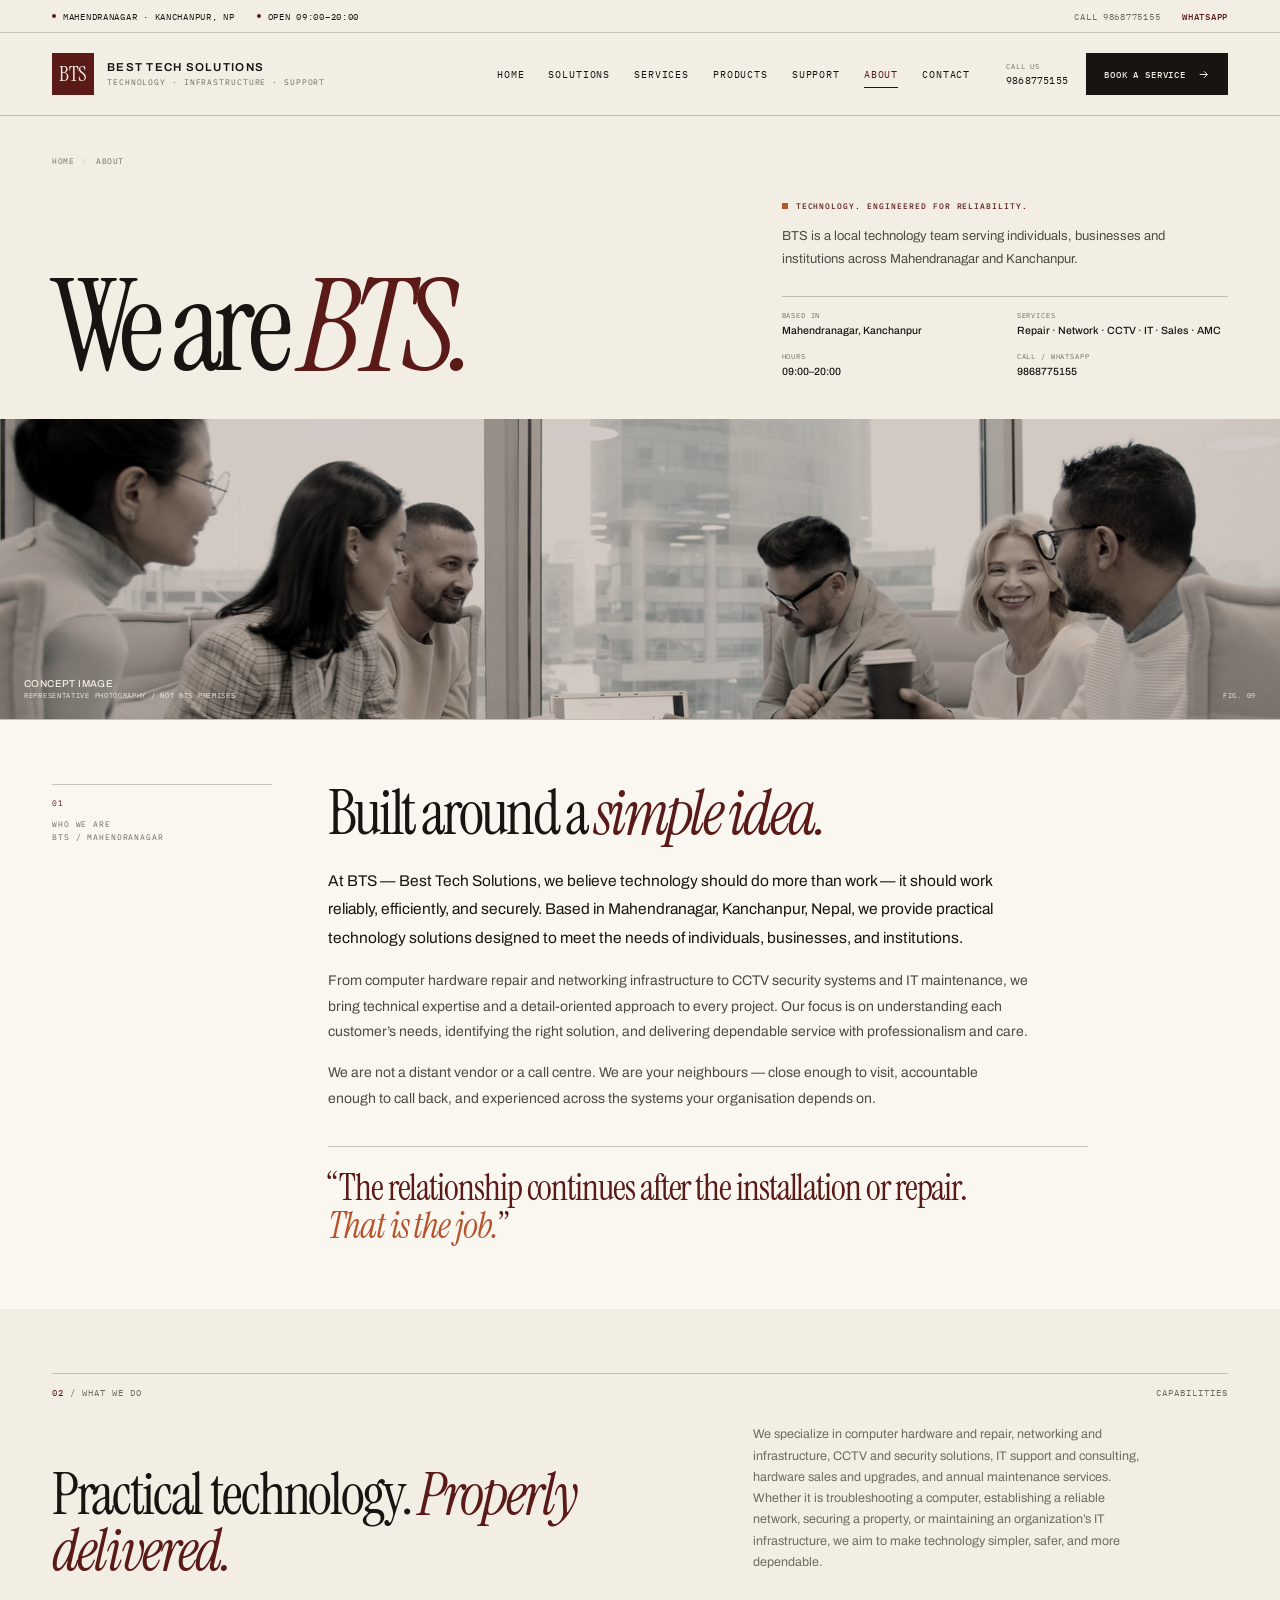
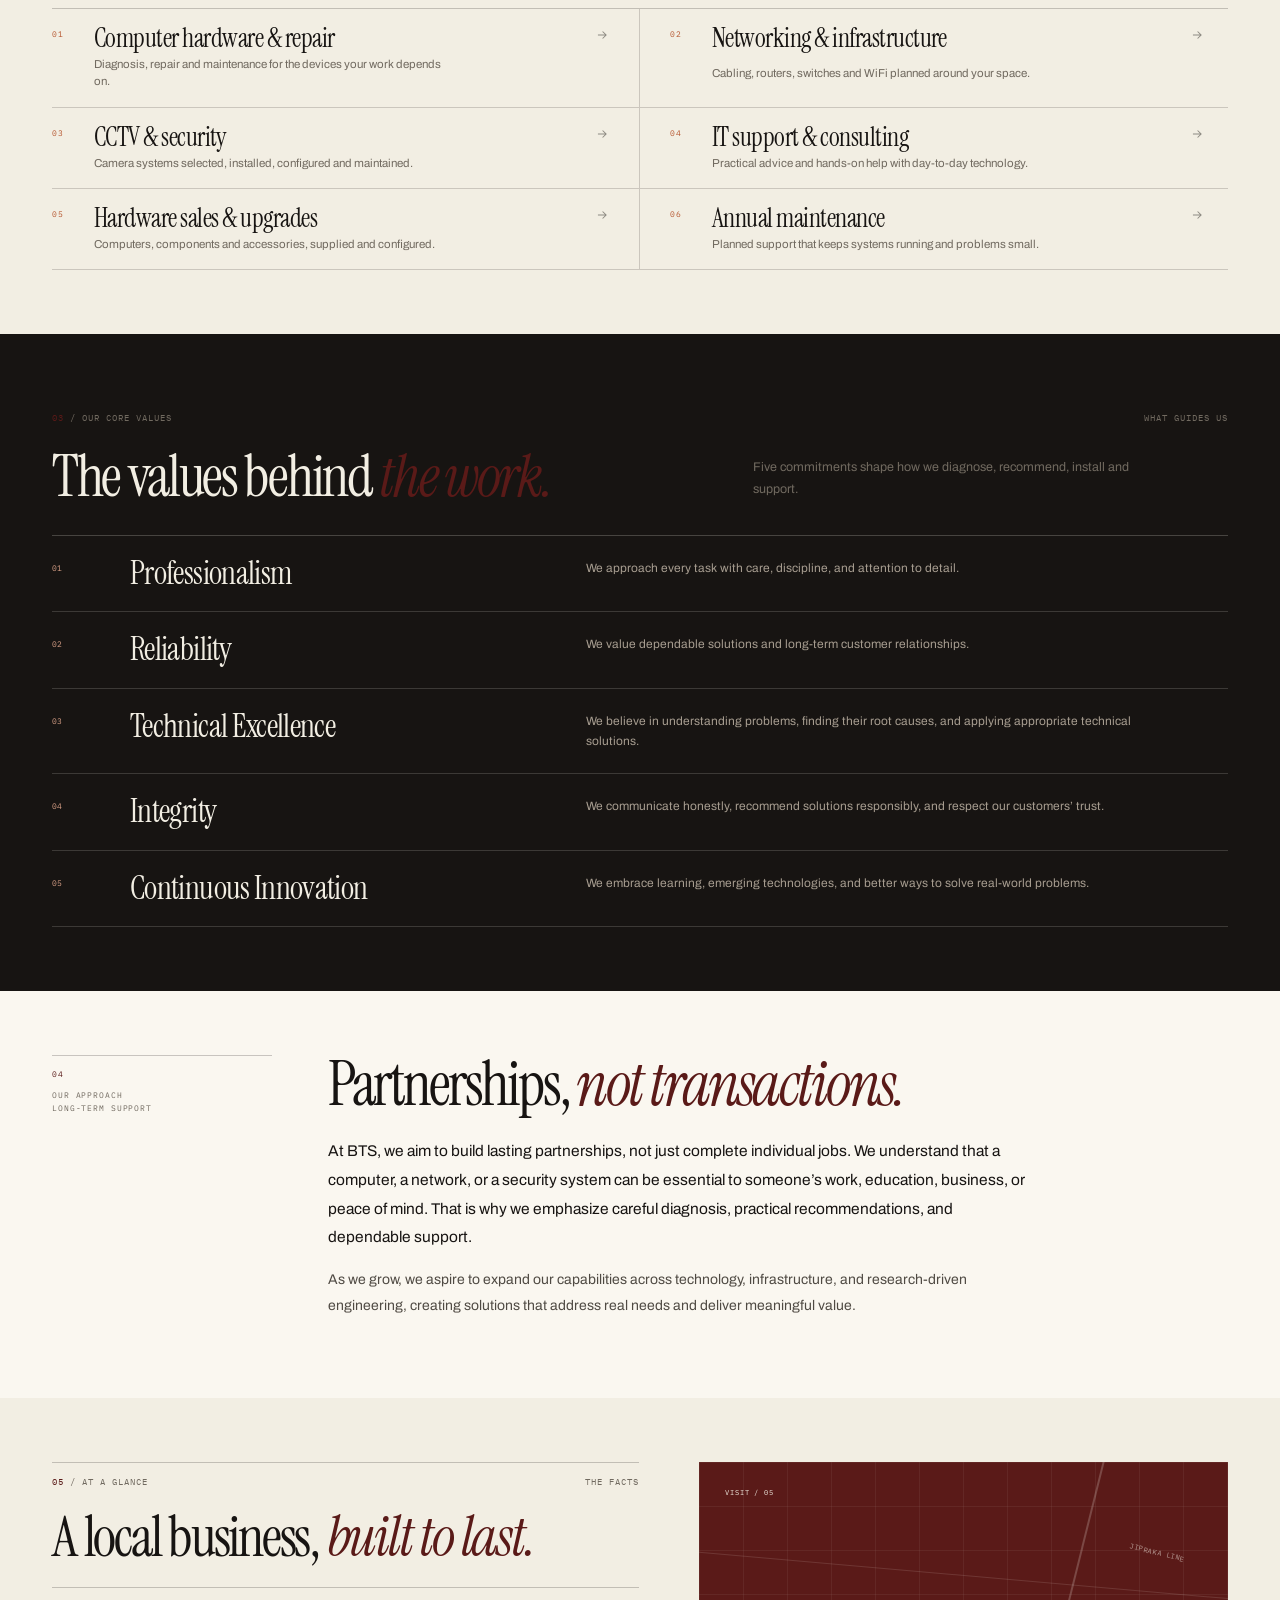
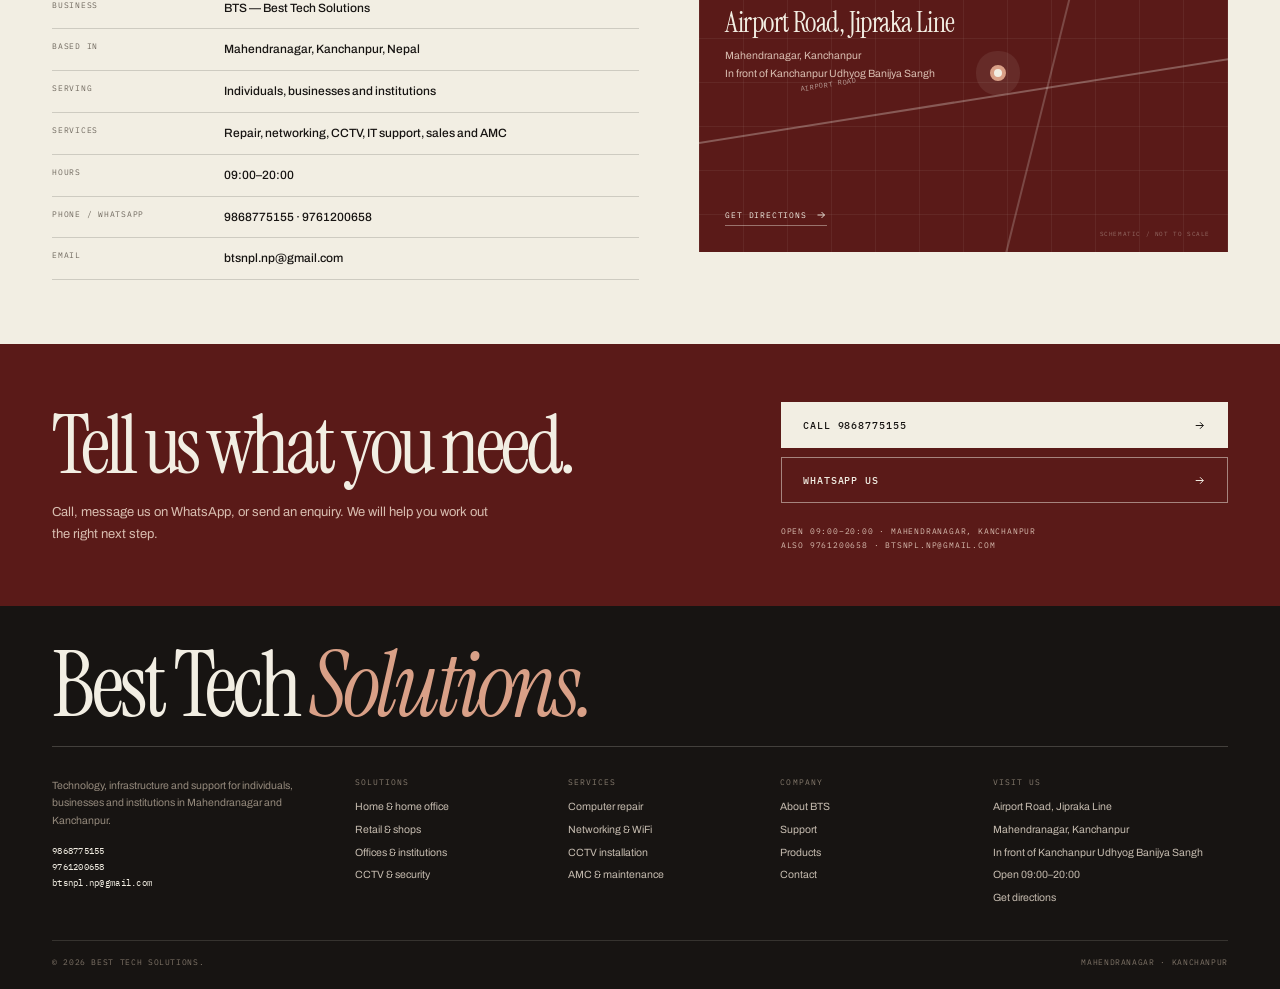
==== about.html @ 737e8fcb "Publish BTS public website client preview" ====
<!doctype html>
<html lang="en">
<head>
<meta charset="utf-8">
<meta name="viewport" content="width=device-width, initial-scale=1">
<title>About BTS — Best Tech Solutions, Mahendranagar</title>
<meta name="description" content="BTS — Best Tech Solutions is a Mahendranagar-based technology company providing computer repair, networking, CCTV, IT support and annual maintenance with professionalism and care.">
<meta name="theme-color" content="#F2EEE3">
<meta name="robots" content="noindex, nofollow">
<meta property="og:type" content="website">
<meta property="og:title" content="About BTS — Best Tech Solutions, Mahendranagar">
<meta property="og:description" content="BTS — Best Tech Solutions is a Mahendranagar-based technology company providing computer repair, networking, CCTV, IT support and annual maintenance with professionalism and care.">
<link rel="icon" href="favicon.svg" type="image/svg+xml">
<link rel="preconnect" href="https://fonts.googleapis.com">
<link rel="preconnect" href="https://fonts.gstatic.com" crossorigin>
<link rel="stylesheet" href="styles.css">
<link rel="stylesheet" href="pages.css">
</head>
<body class="page-about">
<a class="skip-link" href="#main">Skip to content</a>
<div class="utility">
  <div class="wrap utility-inner">
    <div class="utility-left">
      <span class="utility-item"><i></i> Mahendranagar · Kanchanpur, NP</span>
      <span class="utility-item"><i></i> Open 09:00–20:00</span>
    </div>
    <div class="utility-right">
      <a href="tel:9868775155">Call 9868775155</a>
      <a class="wa" href="https://wa.me/9779868775155" target="_blank" rel="noopener">WhatsApp</a>
    </div>
  </div>
</div>

<header class="header">
  <div class="wrap header-inner">
    <a class="brand" href="index.html" aria-label="Best Tech Solutions — home">
      <span class="brand-mark">BTS</span>
      <span class="brand-text">
        <strong>BEST TECH SOLUTIONS</strong>
        <small>Technology · Infrastructure · Support</small>
      </span>
    </a>
    <nav class="nav" aria-label="Main navigation">
      <a href="index.html">Home</a>
      <a href="solutions.html">Solutions</a>
      <a href="services.html">Services</a>
      <a href="products.html">Products</a>
      <a href="support.html">Support</a>
      <a class="active" href="about.html" aria-current="page">About</a>
      <a href="contact.html">Contact</a>
    </nav>
    <div class="header-actions">
      <a class="header-phone" href="tel:9868775155"><span>Call us</span>9868775155</a>
      <a class="btn btn-dark btn-small" href="contact.html">Book a service <svg viewBox="0 0 24 24" fill="none" stroke="currentColor" stroke-width="1.8"><path d="M5 12h14M13 6l6 6-6 6"/></svg></a>
      <button class="menu-button" type="button" id="menuButton" aria-expanded="false" aria-controls="mobileNav">Menu</button>
    </div>
  </div>
</header>

<nav class="mobile-nav" id="mobileNav" aria-label="Mobile navigation">
      <a href="index.html">Home</a>
      <a href="solutions.html">Solutions</a>
      <a href="services.html">Services</a>
      <a href="products.html">Products</a>
      <a href="support.html">Support</a>
      <a class="active" href="about.html" aria-current="page">About</a>
      <a href="contact.html">Contact</a>
  <a class="mobile-call" href="tel:9868775155">Call 9868775155</a>
  <a class="mobile-wa" href="https://wa.me/9779868775155" target="_blank" rel="noopener">WhatsApp</a>
</nav>

<main id="main">
<section class="about-hero">
  <div class="wrap">
    <div class="breadcrumb"><a href="index.html">Home</a> <b>/</b> About</div>
    <div class="about-hero-grid">
      <h1>We are <em>BTS.</em></h1>
      <div class="about-hero-side">
        <p class="about-tagline">Technology. Engineered for Reliability.</p>
        <p>BTS is a local technology team serving individuals, businesses and institutions across Mahendranagar and Kanchanpur.</p>
        <div class="about-hero-facts">
          <div><span>Based in</span><strong>Mahendranagar, Kanchanpur</strong></div>
          <div><span>Services</span><strong>Repair · Network · CCTV · IT · Sales · AMC</strong></div>
          <div><span>Hours</span><strong>09:00–20:00</strong></div>
          <div><span>Call / WhatsApp</span><strong>9868775155</strong></div>
        </div>
      </div>
    </div>
  </div>
  <div class="about-image-band">
    <img src="assets/modern/office-team.jpg" alt="Technology team working together in a bright office" width="1800" height="1013" loading="lazy">
    <div class="band-caption"><div><strong>Concept image</strong>Representative photography / not BTS premises</div><span>Fig. 09</span></div>
  </div>
</section>

<section class="section section-paper">
  <div class="wrap story-grid">
    <div class="story-label"><span class="index">01</span>Who we are<br>BTS / Mahendranagar</div>
    <div class="story-copy">
      <h2>Built around a <em>simple idea.</em></h2>
      <p>At BTS — Best Tech Solutions, we believe technology should do more than work — it should work reliably, efficiently, and securely. Based in Mahendranagar, Kanchanpur, Nepal, we provide practical technology solutions designed to meet the needs of individuals, businesses, and institutions.</p>
      <p>From computer hardware repair and networking infrastructure to CCTV security systems and IT maintenance, we bring technical expertise and a detail-oriented approach to every project. Our focus is on understanding each customer’s needs, identifying the right solution, and delivering dependable service with professionalism and care.</p>
      <p>We are not a distant vendor or a call centre. We are your neighbours — close enough to visit, accountable enough to call back, and experienced across the systems your organisation depends on.</p>
      <blockquote class="pull-quote">“The relationship continues after the installation or repair.<br><em>That is the job.</em>”</blockquote>
    </div>
  </div>
</section>

<section class="section">
  <div class="wrap">
    <div class="section-meta"><span><span class="index">02</span> / What we do</span><span>Capabilities</span></div>
    <div class="section-intro">
      <h2>Practical technology. <em>Properly delivered.</em></h2>
      <p>We specialize in computer hardware and repair, networking and infrastructure, CCTV and security solutions, IT support and consulting, hardware sales and upgrades, and annual maintenance services. Whether it is troubleshooting a computer, establishing a reliable network, securing a property, or maintaining an organization’s IT infrastructure, we aim to make technology simpler, safer, and more dependable.</p>
    </div>
    <div class="cap-list">
      <a class="cap-row" href="services.html#repair">
        <span class="cap-num">01</span>
        <h3>Computer hardware &amp; repair</h3>
        <p>Diagnosis, repair and maintenance for the devices your work depends on.</p>
        <svg class="cap-arrow" viewBox="0 0 24 24" fill="none" stroke="currentColor" stroke-width="1.8"><path d="M5 12h14M13 6l6 6-6 6"/></svg>
      </a>
      <a class="cap-row" href="services.html#networking">
        <span class="cap-num">02</span>
        <h3>Networking &amp; infrastructure</h3>
        <p>Cabling, routers, switches and WiFi planned around your space.</p>
        <svg class="cap-arrow" viewBox="0 0 24 24" fill="none" stroke="currentColor" stroke-width="1.8"><path d="M5 12h14M13 6l6 6-6 6"/></svg>
      </a>
      <a class="cap-row" href="services.html#cctv">
        <span class="cap-num">03</span>
        <h3>CCTV &amp; security</h3>
        <p>Camera systems selected, installed, configured and maintained.</p>
        <svg class="cap-arrow" viewBox="0 0 24 24" fill="none" stroke="currentColor" stroke-width="1.8"><path d="M5 12h14M13 6l6 6-6 6"/></svg>
      </a>
      <a class="cap-row" href="services.html#support">
        <span class="cap-num">04</span>
        <h3>IT support &amp; consulting</h3>
        <p>Practical advice and hands-on help with day-to-day technology.</p>
        <svg class="cap-arrow" viewBox="0 0 24 24" fill="none" stroke="currentColor" stroke-width="1.8"><path d="M5 12h14M13 6l6 6-6 6"/></svg>
      </a>
      <a class="cap-row" href="services.html#sales">
        <span class="cap-num">05</span>
        <h3>Hardware sales &amp; upgrades</h3>
        <p>Computers, components and accessories, supplied and configured.</p>
        <svg class="cap-arrow" viewBox="0 0 24 24" fill="none" stroke="currentColor" stroke-width="1.8"><path d="M5 12h14M13 6l6 6-6 6"/></svg>
      </a>
      <a class="cap-row" href="services.html#amc">
        <span class="cap-num">06</span>
        <h3>Annual maintenance</h3>
        <p>Planned support that keeps systems running and problems small.</p>
        <svg class="cap-arrow" viewBox="0 0 24 24" fill="none" stroke="currentColor" stroke-width="1.8"><path d="M5 12h14M13 6l6 6-6 6"/></svg>
      </a>
    </div>
  </div>
</section>

<section class="section values-dark">
  <div class="wrap">
    <div class="section-meta"><span><span class="index">03</span> / Our core values</span><span>What guides us</span></div>
    <div class="section-intro">
      <h2>The values behind <em>the work.</em></h2>
      <p>Five commitments shape how we diagnose, recommend, install and support.</p>
    </div>
    <div class="values-list">
      <div class="value-row"><span class="num">01</span><h3>Professionalism</h3><p>We approach every task with care, discipline, and attention to detail.</p></div>
      <div class="value-row"><span class="num">02</span><h3>Reliability</h3><p>We value dependable solutions and long-term customer relationships.</p></div>
      <div class="value-row"><span class="num">03</span><h3>Technical Excellence</h3><p>We believe in understanding problems, finding their root causes, and applying appropriate technical solutions.</p></div>
      <div class="value-row"><span class="num">04</span><h3>Integrity</h3><p>We communicate honestly, recommend solutions responsibly, and respect our customers’ trust.</p></div>
      <div class="value-row"><span class="num">05</span><h3>Continuous Innovation</h3><p>We embrace learning, emerging technologies, and better ways to solve real-world problems.</p></div>
    </div>
  </div>
</section>

<section class="section section-paper">
  <div class="wrap story-grid">
    <div class="story-label"><span class="index">04</span>Our approach<br>Long-term support</div>
    <div class="story-copy">
      <h2>Partnerships, <em>not transactions.</em></h2>
      <p>At BTS, we aim to build lasting partnerships, not just complete individual jobs. We understand that a computer, a network, or a security system can be essential to someone’s work, education, business, or peace of mind. That is why we emphasize careful diagnosis, practical recommendations, and dependable support.</p>
      <p>As we grow, we aspire to expand our capabilities across technology, infrastructure, and research-driven engineering, creating solutions that address real needs and deliver meaningful value.</p>
    </div>
  </div>
</section>

<section class="section">
  <div class="wrap glance-grid">
    <div>
      <div class="section-meta"><span><span class="index">05</span> / At a glance</span><span>The facts</span></div>
      <h2 style="margin-top:24px">A local business, <em>built to last.</em></h2>
      <div class="glance-table">
        <div class="glance-row"><span>Business</span><strong>BTS — Best Tech Solutions</strong></div>
        <div class="glance-row"><span>Based in</span><strong>Mahendranagar, Kanchanpur, Nepal</strong></div>
        <div class="glance-row"><span>Serving</span><strong>Individuals, businesses and institutions</strong></div>
        <div class="glance-row"><span>Services</span><strong>Repair, networking, CCTV, IT support, sales and AMC</strong></div>
        <div class="glance-row"><span>Hours</span><strong>09:00–20:00</strong></div>
        <div class="glance-row"><span>Phone / WhatsApp</span><strong>9868775155 · 9761200658</strong></div>
        <div class="glance-row"><span>Email</span><strong>btsnpl.np@gmail.com</strong></div>
      </div>
    </div>
    <div class="map-block">
      <div class="map-grid"></div>
      <span class="road road-main"></span>
      <span class="road road-cross"></span>
      <span class="road road-minor"></span>
      <span class="street street-airport">Airport Road</span>
      <span class="street street-jipraka">Jipraka Line</span>
      <span class="map-pin"></span>
      <div class="map-copy">
        <span>Visit / 05</span>
        <div class="map-address">Airport Road, Jipraka Line<small>Mahendranagar, Kanchanpur<br>In front of Kanchanpur Udhyog Banijya Sangh</small></div>
        <a class="map-link" href="https://www.google.com/maps/search/?api=1&amp;query=Airport+Road%2C+Jipraka+Line%2C+Mahendranagar%2C+Kanchanpur%2C+Nepal" target="_blank" rel="noopener">Get directions <svg viewBox="0 0 24 24" fill="none" stroke="currentColor" stroke-width="1.8"><path d="M5 12h14M13 6l6 6-6 6"/></svg></a>
      </div>
      <span class="map-attribution">Schematic / not to scale</span>
    </div>
  </div>
</section>

<section class="cta about-cta">
  <div class="wrap cta-grid">
    <div>
      <h2>Tell us what you need.</h2>
      <p>Call, message us on WhatsApp, or send an enquiry. We will help you work out the right next step.</p>
    </div>
    <div>
      <div class="cta-actions">
        <a class="btn btn-bone" href="tel:9868775155">Call 9868775155 <svg viewBox="0 0 24 24" fill="none" stroke="currentColor" stroke-width="1.8"><path d="M5 12h14M13 6l6 6-6 6"/></svg></a>
        <a class="btn btn-light-outline" href="https://wa.me/9779868775155" target="_blank" rel="noopener">WhatsApp us <svg viewBox="0 0 24 24" fill="none" stroke="currentColor" stroke-width="1.8"><path d="M5 12h14M13 6l6 6-6 6"/></svg></a>
      </div>
      <div class="cta-meta">Open 09:00–20:00 · Mahendranagar, Kanchanpur<br>Also 9761200658 · btsnpl.np@gmail.com</div>
    </div>
  </div>
</section>
</main>

<footer class="footer">
  <div class="wrap">
    <div class="footer-wordmark">Best Tech <em>Solutions.</em></div>
    <div class="footer-grid">
      <div class="footer-brand">
        <p>Technology, infrastructure and support for individuals, businesses and institutions in Mahendranagar and Kanchanpur.</p>
        <div class="footer-contact">
          <a href="tel:9868775155">9868775155</a>
          <a href="tel:9761200658">9761200658</a>
          <a href="mailto:btsnpl.np@gmail.com">btsnpl.np@gmail.com</a>
        </div>
      </div>
      <div>
        <h4>Solutions</h4>
        <ul>
          <li><a href="solutions.html#home">Home &amp; home office</a></li>
          <li><a href="solutions.html#retail">Retail &amp; shops</a></li>
          <li><a href="solutions.html#offices">Offices &amp; institutions</a></li>
          <li><a href="solutions.html#cctv">CCTV &amp; security</a></li>
        </ul>
      </div>
      <div>
        <h4>Services</h4>
        <ul>
          <li><a href="services.html#repair">Computer repair</a></li>
          <li><a href="services.html#networking">Networking &amp; WiFi</a></li>
          <li><a href="services.html#cctv">CCTV installation</a></li>
          <li><a href="services.html#amc">AMC &amp; maintenance</a></li>
        </ul>
      </div>
      <div>
        <h4>Company</h4>
        <ul>
          <li><a href="about.html">About BTS</a></li>
          <li><a href="support.html">Support</a></li>
          <li><a href="products.html">Products</a></li>
          <li><a href="contact.html">Contact</a></li>
        </ul>
      </div>
      <div>
        <h4>Visit us</h4>
        <ul>
          <li>Airport Road, Jipraka Line</li>
          <li>Mahendranagar, Kanchanpur</li>
          <li>In front of Kanchanpur Udhyog Banijya Sangh</li>
          <li>Open 09:00–20:00</li>
          <li><a href="https://www.google.com/maps/search/?api=1&amp;query=Airport+Road%2C+Jipraka+Line%2C+Mahendranagar%2C+Kanchanpur%2C+Nepal" target="_blank" rel="noopener">Get directions</a></li>
        </ul>
      </div>
    </div>
    <div class="footer-bottom">
      <span>© 2026 Best Tech Solutions.</span>
      <span>Mahendranagar · Kanchanpur</span>
    </div>
  </div>
</footer>
<script src="script.js" defer></script>
</body>
</html>
---- styles.css ----
@import url('https://fonts.googleapis.com/css2?family=Archivo:wght@400;500;600;700&family=IBM+Plex+Mono:wght@400;500&family=Instrument+Serif:ital@0;1&display=swap');

:root {
  --bone: #F2EEE3;
  --paper: #FAF7F0;
  --ink: #171412;
  --oxblood: #5A1A18;
  --oxblood-deep: #421311;
  --rust: #B5542D;
  --rust-light: #D9A087;
  --stone: #D6CEC0;
  --muted: #716A60;
  --display: "Instrument Serif", Georgia, "Times New Roman", serif;
  --body: "Archivo", "Segoe UI", system-ui, sans-serif;
  --mono: "IBM Plex Mono", ui-monospace, "Cascadia Mono", monospace;
  --max: 1240px;
  --pad: 32px;
}

* { box-sizing: border-box; }
html { scroll-behavior: smooth; }
body {
  margin: 0;
  padding: 0;
  background: var(--bone);
  color: var(--ink);
  font-family: var(--body);
  -webkit-font-smoothing: antialiased;
}
a { color: inherit; text-decoration: none; }
button, a { font: inherit; }
img { display: block; max-width: 100%; }
.wrap { width: 100%; max-width: var(--max); margin: 0 auto; padding: 0 var(--pad); }

/* Utility + header */
.utility { border-bottom: 1px solid rgba(23,20,18,.2); }
.utility-inner {
  display: flex;
  align-items: center;
  justify-content: space-between;
  gap: 24px;
  height: 32px;
  font-family: var(--mono);
  font-size: 9px;
  letter-spacing: .08em;
  text-transform: uppercase;
}
.utility-left, .utility-right { display: flex; align-items: center; gap: 22px; }
.utility-item { display: inline-flex; align-items: center; gap: 7px; white-space: nowrap; }
.utility-item i {
  width: 4px;
  height: 4px;
  background: var(--oxblood);
  border-radius: 50%;
}
.utility-right a { color: var(--muted); }
.utility-right a:hover { color: var(--ink); }
.utility-right .wa { color: var(--oxblood); font-weight: 500; }

.header { border-bottom: 1px solid rgba(23,20,18,.22); }
.header-inner {
  display: flex;
  align-items: center;
  justify-content: space-between;
  gap: 36px;
  height: 82px;
}
.brand { display: flex; align-items: center; gap: 13px; flex: 0 0 auto; }
.brand-mark {
  display: grid;
  place-items: center;
  width: 42px;
  height: 42px;
  color: var(--bone);
  background: var(--oxblood);
  font-family: var(--display);
  font-size: 21px;
  line-height: 1;
  letter-spacing: -.02em;
}
.brand-text strong {
  display: block;
  color: var(--ink);
  font-family: var(--body);
  font-size: 11.5px;
  font-weight: 600;
  letter-spacing: .11em;
  line-height: 1.1;
}
.brand-text small {
  display: block;
  margin-top: 4px;
  color: var(--muted);
  font-family: var(--mono);
  font-size: 7.5px;
  letter-spacing: .12em;
  line-height: 1.2;
  text-transform: uppercase;
}
.nav { display: flex; align-items: center; gap: 24px; margin-left: auto; }
.nav a {
  position: relative;
  padding: 7px 0;
  font-family: var(--mono);
  font-size: 9.5px;
  letter-spacing: .09em;
  text-transform: uppercase;
  white-space: nowrap;
}
.nav a::after {
  position: absolute;
  right: 0;
  bottom: 0;
  left: 0;
  height: 1px;
  background: var(--ink);
  content: "";
  transform: scaleX(0);
  transform-origin: right;
  transition: transform .22s ease;
}
.nav a:hover::after, .nav a.active::after { transform: scaleX(1); transform-origin: left; }
.nav a.active { color: var(--oxblood); }
.header-actions { display: flex; align-items: center; gap: 18px; flex: 0 0 auto; }
.header-phone {
  font-family: var(--mono);
  font-size: 10px;
  letter-spacing: .02em;
  white-space: nowrap;
}
.header-phone span {
  display: block;
  margin-bottom: 3px;
  color: var(--muted);
  font-size: 7px;
  letter-spacing: .12em;
  text-transform: uppercase;
}
.menu-button {
  display: none;
  border: 0;
  background: none;
  color: var(--ink);
  font-family: var(--mono);
  font-size: 9px;
  letter-spacing: .1em;
  text-transform: uppercase;
  cursor: pointer;
}
.mobile-nav { display: none; }

/* Buttons */
.btn {
  display: inline-flex;
  align-items: center;
  justify-content: center;
  gap: 11px;
  height: 46px;
  padding: 0 21px;
  border: 1px solid transparent;
  border-radius: 0;
  font-family: var(--mono);
  font-size: 9.5px;
  font-weight: 500;
  letter-spacing: .1em;
  text-transform: uppercase;
  white-space: nowrap;
  cursor: pointer;
  transition: background .2s ease, color .2s ease, border-color .2s ease;
}
.btn svg { width: 13px; height: 13px; }
.btn-dark { color: var(--bone); background: var(--ink); border-color: var(--ink); }
.btn-dark:hover { background: var(--oxblood); border-color: var(--oxblood); }
.btn-outline { color: var(--ink); background: transparent; border-color: rgba(23,20,18,.55); }
.btn-outline:hover { color: var(--bone); background: var(--ink); border-color: var(--ink); }
.btn-bone { color: var(--ink); background: var(--bone); border-color: var(--bone); }
.btn-bone:hover { background: transparent; color: var(--bone); }
.btn-light-outline { color: var(--bone); background: transparent; border-color: rgba(242,238,227,.5); }
.btn-light-outline:hover { background: var(--bone); color: var(--ink); border-color: var(--bone); }
.btn-small { height: 42px; padding: 0 17px; font-size: 8.5px; }
.link-arrow {
  display: inline-flex;
  align-items: center;
  gap: 9px;
  padding-bottom: 4px;
  border-bottom: 1px solid rgba(23,20,18,.35);
  font-family: var(--mono);
  font-size: 8.5px;
  letter-spacing: .08em;
  text-transform: uppercase;
  transition: gap .2s ease, border-color .2s ease;
}
.link-arrow:hover { gap: 14px; border-color: var(--oxblood); color: var(--oxblood); }
.link-arrow svg { width: 13px; height: 13px; }
.link-light {
  border-color: rgba(242,238,227,.3);
  color: var(--bone);
}
.link-light:hover { color: var(--rust-light); border-color: var(--rust-light); }

/* Hero */
.hero { border-bottom: 1px solid rgba(23,20,18,.22); }
.hero-grid {
  display: grid;
  grid-template-columns: minmax(0, 1.15fr) minmax(0, .85fr);
  gap: 42px;
  align-items: stretch;
  padding: 34px 0 0;
}
.hero-copy {
  display: flex;
  flex-direction: column;
  justify-content: center;
  padding: 18px 0 28px;
}
.hero-eyebrow {
  display: flex;
  align-items: center;
  gap: 11px;
  margin: 0;
  color: var(--oxblood);
  font-family: var(--mono);
  font-size: 8.5px;
  font-weight: 500;
  letter-spacing: .12em;
  text-transform: uppercase;
}
.hero-eyebrow::before {
  width: 7px;
  height: 7px;
  background: var(--oxblood);
  content: "";
}
.hero h1 {
  max-width: 760px;
  margin: 26px 0 20px;
  font-family: var(--display);
  font-size: clamp(54px, 5.6vw, 78px);
  font-weight: 400;
  letter-spacing: -.045em;
  line-height: .92;
}
.hero h1 em {
  display: block;
  color: var(--oxblood);
  font-style: italic;
  letter-spacing: -.035em;
}
.hero-lead {
  max-width: 500px;
  margin: 0;
  color: #4F4A43;
  font-size: 14.5px;
  line-height: 1.75;
}
.hero-actions {
  display: flex;
  flex-wrap: wrap;
  align-items: center;
  gap: 22px;
  margin-top: 24px;
}
.hero-visual {
  position: relative;
  min-height: 440px;
  overflow: hidden;
  background: var(--oxblood-deep);
}
.hero-visual img {
  position: absolute;
  inset: 0;
  width: 100%;
  height: 100%;
  object-fit: cover;
  object-position: center 45%;
  filter: saturate(.92) contrast(1.03) brightness(.94);
}
.hero-visual::after {
  position: absolute;
  inset: 0;
  content: "";
  background: rgba(90,26,24,.12);
  mix-blend-mode: multiply;
}
.hero-visual::before {
  position: absolute;
  z-index: 1;
  inset: 0;
  content: "";
  background: linear-gradient(180deg, rgba(23,20,18,.02) 48%, rgba(23,20,18,.68) 100%);
}
.image-caption {
  position: absolute;
  z-index: 2;
  right: 18px;
  bottom: 18px;
  left: 18px;
  display: flex;
  align-items: flex-end;
  justify-content: space-between;
  gap: 20px;
  color: var(--bone);
  font-family: var(--mono);
  font-size: 7px;
  letter-spacing: .1em;
  line-height: 1.5;
  text-transform: uppercase;
}
.image-caption strong {
  display: block;
  margin-bottom: 4px;
  font-family: var(--body);
  font-size: 10px;
  font-weight: 500;
  letter-spacing: .04em;
}
.image-caption .fig {
  flex: 0 0 auto;
  padding: 5px 7px;
  border: 1px solid rgba(242,238,227,.38);
}

/* Ticker */
.ticker {
  overflow: hidden;
  background: var(--ink);
  color: var(--bone);
  border-top: 1px solid var(--ink);
}
.ticker-track {
  display: flex;
  width: max-content;
  animation: ticker 38s linear infinite;
}
.ticker-set { display: flex; align-items: center; }
.ticker span {
  display: inline-flex;
  align-items: center;
  gap: 18px;
  padding: 10px 16px;
  font-family: var(--mono);
  font-size: 8px;
  letter-spacing: .13em;
  text-transform: uppercase;
  white-space: nowrap;
}
.ticker b { color: var(--rust); font-weight: 400; font-size: 12px; }
@keyframes ticker { to { transform: translateX(-50%); } }
@media (prefers-reduced-motion: reduce) {
  .ticker-track { animation: none; }
}

/* Section language */
.section { padding: 64px 0; }
.section-paper { background: var(--paper); }
.section-dark { background: var(--ink); color: var(--bone); }
.section-meta {
  display: flex;
  align-items: center;
  justify-content: space-between;
  gap: 20px;
  padding-top: 13px;
  border-top: 1px solid rgba(23,20,18,.22);
  color: var(--muted);
  font-family: var(--mono);
  font-size: 8.5px;
  letter-spacing: .12em;
  text-transform: uppercase;
}
.section-meta .index { color: var(--oxblood); }
.section-dark .section-meta { border-color: rgba(242,238,227,.2); color: #9B9083; }
.section-dark .section-meta .index { color: var(--rust-light); }
.section-intro {
  display: grid;
  grid-template-columns: minmax(0, 1.15fr) minmax(0, .85fr);
  gap: 58px;
  align-items: end;
  margin: 26px 0 30px;
}
.section-intro h2 {
  max-width: 760px;
  margin: 0;
  font-family: var(--display);
  font-size: clamp(40px, 4.6vw, 58px);
  font-weight: 400;
  letter-spacing: -.04em;
  line-height: .96;
}
.section-intro h2 em { color: var(--oxblood); font-style: italic; }
.section-dark .section-intro h2 em { color: var(--rust-light); }
.section-intro p {
  max-width: 390px;
  margin: 0 0 5px;
  color: var(--muted);
  font-size: 12.5px;
  line-height: 1.7;
}
.section-dark .section-intro p { color: #A79D90; }

/* Capabilities */
.cap-list {
  display: grid;
  grid-template-columns: 1fr 1fr;
  border-top: 1px solid rgba(23,20,18,.22);
}
.cap-row {
  display: grid;
  grid-template-columns: 30px minmax(0, 1fr) 18px;
  grid-template-rows: auto auto;
  column-gap: 12px;
  row-gap: 5px;
  align-items: start;
  padding: 16px 24px 16px 0;
  border-bottom: 1px solid rgba(23,20,18,.18);
  transition: background .22s ease, color .22s ease;
}
.cap-row:nth-child(odd) {
  padding-right: 30px;
  border-right: 1px solid rgba(23,20,18,.18);
}
.cap-row:nth-child(even) { padding-left: 30px; }
.cap-row:hover {
  color: var(--bone);
  background: var(--oxblood);
}
.cap-num {
  grid-column: 1;
  grid-row: 1;
  padding-top: 4px;
  color: var(--rust);
  font-family: var(--mono);
  font-size: 8px;
  letter-spacing: .1em;
}
.cap-row h3 {
  grid-column: 2;
  grid-row: 1;
  margin: 0;
  font-family: var(--display);
  font-size: 26px;
  font-weight: 400;
  letter-spacing: -.02em;
  line-height: 1;
}
.cap-row p {
  grid-column: 2;
  grid-row: 2;
  max-width: 360px;
  margin: 0;
  color: var(--muted);
  font-size: 11.5px;
  line-height: 1.5;
  transition: color .22s ease;
}
.cap-row:hover p { color: rgba(242,238,227,.72); }
.cap-arrow {
  grid-column: 3;
  grid-row: 1;
  align-self: start;
  justify-self: end;
  margin-top: 3px;
  width: 14px;
  height: 14px;
  opacity: .45;
  transition: opacity .22s ease, transform .22s ease;
}
.cap-row:hover .cap-arrow { opacity: 1; transform: translateX(3px); }
.cap-foot {
  display: flex;
  align-items: center;
  justify-content: space-between;
  gap: 24px;
  margin-top: 18px;
}
.cap-foot p { margin: 0; color: var(--muted); font-size: 12px; }

/* Solutions */
.solution-grid {
  display: grid;
  grid-template-columns: minmax(0, 1.04fr) minmax(0, .96fr);
  gap: 62px;
  align-items: start;
}
.solution-list { border-top: 1px solid rgba(242,238,227,.22); }
.solution-row {
  display: grid;
  grid-template-columns: 34px minmax(0, 1fr);
  gap: 18px;
  padding: 19px 0;
  border-bottom: 1px solid rgba(242,238,227,.18);
  cursor: pointer;
  outline: none;
  transition: padding .2s ease, background .2s ease;
}
.solution-row:hover, .solution-row:focus-visible, .solution-row.active {
  padding-left: 10px;
  background: rgba(242,238,227,.035);
}
.solution-row .num {
  padding-top: 4px;
  color: #887E72;
  font-family: var(--mono);
  font-size: 8px;
  letter-spacing: .08em;
  transition: color .2s ease;
}
.solution-row h3 {
  margin: 0;
  color: var(--bone);
  font-family: var(--display);
  font-size: 32px;
  font-weight: 400;
  letter-spacing: -.02em;
  line-height: 1;
  transition: color .2s ease;
}
.solution-row p {
  max-width: 450px;
  margin: 7px 0 0;
  color: #A79D90;
  font-size: 11px;
  line-height: 1.6;
}
.solution-row:hover .num, .solution-row:focus-visible .num, .solution-row.active .num { color: var(--rust-light); }
.solution-row:hover h3, .solution-row:focus-visible h3, .solution-row.active h3 { color: #E3B29A; }
.solution-visual { position: sticky; top: 20px; }
.solution-image {
  position: relative;
  aspect-ratio: 5 / 4;
  overflow: hidden;
  background: var(--oxblood-deep);
  border: 1px solid rgba(242,238,227,.18);
}
.solution-image img {
  position: absolute;
  inset: 0;
  width: 100%;
  height: 100%;
  object-fit: cover;
  filter: saturate(.62) sepia(.1) contrast(1.04) brightness(.94);
  opacity: 1;
  transition: opacity .18s ease;
}
.solution-image::after {
  position: absolute;
  inset: 0;
  content: "";
  background: rgba(90,26,24,.14);
  mix-blend-mode: multiply;
}
.solution-caption {
  display: flex;
  align-items: flex-start;
  justify-content: space-between;
  gap: 18px;
  padding-top: 12px;
  color: #94897C;
  font-family: var(--mono);
  font-size: 7px;
  letter-spacing: .1em;
  line-height: 1.5;
  text-transform: uppercase;
}
.solution-caption strong { display: block; color: var(--bone); font-weight: 400; }
.solution-foot {
  display: flex;
  align-items: center;
  justify-content: space-between;
  gap: 20px;
  padding-top: 22px;
  color: #94897C;
  font-size: 10.5px;
}
.solution-foot a {
  padding-bottom: 3px;
  border-bottom: 1px solid rgba(242,238,227,.3);
  color: var(--bone);
  font-family: var(--mono);
  font-size: 8px;
  letter-spacing: .08em;
  text-transform: uppercase;
  transition: color .2s ease, border-color .2s ease;
}
.solution-foot a:hover { color: var(--rust-light); border-color: var(--rust-light); }

/* Promise band */
.promise-band {
  padding: 42px 0;
  background: var(--paper);
  border-bottom: 1px solid rgba(23,20,18,.22);
}
.promise-band-inner {
  display: grid;
  grid-template-columns: 150px minmax(0, 1fr) auto;
  gap: 38px;
  align-items: end;
}
.promise-band-meta {
  color: var(--oxblood);
  font-family: var(--mono);
  font-size: 8px;
  letter-spacing: .12em;
  text-transform: uppercase;
}
.promise-band-meta .index { display: block; margin-bottom: 8px; color: var(--rust); }
.promise-band blockquote {
  max-width: 840px;
  margin: 0;
  font-family: var(--display);
  font-size: clamp(32px, 3.4vw, 48px);
  font-weight: 400;
  letter-spacing: -.035em;
  line-height: 1.02;
}
.promise-band blockquote em { color: var(--oxblood); font-style: italic; }
.promise-band-points {
  display: flex;
  flex-direction: column;
  gap: 7px;
  padding-bottom: 6px;
  color: var(--muted);
  font-family: var(--mono);
  font-size: 7.5px;
  letter-spacing: .1em;
  text-transform: uppercase;
  white-space: nowrap;
}
.promise-band-points span::before { content: "—"; margin-right: 8px; color: var(--rust); }

/* About teaser */
.about-grid {
  display: grid;
  grid-template-columns: minmax(0, .88fr) minmax(0, 1.12fr);
  gap: 62px;
  align-items: center;
}
.about-photo {
  position: relative;
  aspect-ratio: 4 / 3;
  overflow: hidden;
  background: var(--oxblood-deep);
}
.about-photo img {
  width: 100%;
  height: 100%;
  object-fit: cover;
  object-position: center 40%;
  filter: grayscale(.65) sepia(.2) saturate(.8) contrast(1.05) brightness(.93);
}
.about-photo::after {
  position: absolute;
  inset: 0;
  content: "";
  background: rgba(90,26,24,.16);
  mix-blend-mode: multiply;
}
.about-photo .photo-tag {
  position: absolute;
  z-index: 2;
  right: 14px;
  bottom: 14px;
  padding: 5px 7px;
  color: var(--bone);
  border: 1px solid rgba(242,238,227,.4);
  font-family: var(--mono);
  font-size: 6.5px;
  letter-spacing: .1em;
  text-transform: uppercase;
}
.about-copy .section-meta { border-top: 0; padding-top: 0; margin-bottom: 24px; }
.about-copy h2 {
  max-width: 640px;
  margin: 0;
  font-family: var(--display);
  font-size: clamp(38px, 3.6vw, 46px);
  font-weight: 400;
  letter-spacing: -.04em;
  line-height: .98;
}
.about-copy h2 em { color: var(--oxblood); font-style: italic; }
.about-copy > p {
  max-width: 520px;
  margin: 22px 0 0;
  color: var(--muted);
  font-size: 13px;
  line-height: 1.75;
}
.mini-values {
  max-width: 520px;
  margin-top: 26px;
  border-top: 1px solid rgba(23,20,18,.22);
}
.mini-value {
  display: grid;
  grid-template-columns: 26px 1fr;
  gap: 12px;
  padding: 11px 0;
  border-bottom: 1px solid rgba(23,20,18,.16);
}
.mini-value span {
  color: var(--rust);
  font-family: var(--mono);
  font-size: 8px;
}
.mini-value strong { font-size: 11.5px; font-weight: 500; }
.about-copy .link-arrow { margin-top: 24px; }

/* CTA */
.cta {
  padding: 70px 0 64px;
  color: var(--bone);
  background: var(--oxblood);
}
.cta-grid {
  display: grid;
  grid-template-columns: minmax(0, 1.2fr) minmax(0, .8fr);
  gap: 58px;
  align-items: end;
}
.cta h2 {
  max-width: 770px;
  margin: 0;
  font-family: var(--display);
  font-size: clamp(54px, 6.4vw, 86px);
  font-weight: 400;
  letter-spacing: -.05em;
  line-height: .9;
}
.cta h2 em { color: #E4B29A; font-style: italic; }
.cta p {
  max-width: 440px;
  margin: 18px 0 0;
  color: #D8BDB0;
  font-size: 13px;
  line-height: 1.7;
}
.cta-actions { display: flex; flex-direction: column; align-items: flex-start; gap: 9px; }
.cta-actions .btn { width: 100%; justify-content: space-between; }
.cta-meta {
  margin-top: 22px;
  color: #D8BDB0;
  font-family: var(--mono);
  font-size: 8px;
  letter-spacing: .1em;
  line-height: 1.7;
  text-transform: uppercase;
}

/* Footer */
.footer { padding: 44px 0 22px; color: var(--bone); background: var(--ink); }
.footer-wordmark {
  padding-bottom: 24px;
  border-bottom: 1px solid rgba(242,238,227,.2);
  font-family: var(--display);
  font-size: clamp(48px, 7vw, 92px);
  font-weight: 400;
  letter-spacing: -.045em;
  line-height: .8;
}
.footer-wordmark em { color: var(--rust-light); font-style: italic; }
.footer-grid {
  display: grid;
  grid-template-columns: 1.5fr repeat(3, 1fr) 1.3fr;
  gap: 32px;
  padding: 30px 0 34px;
}
.footer h4 {
  margin: 0 0 12px;
  color: #857A6D;
  font-family: var(--mono);
  font-size: 7.5px;
  font-weight: 400;
  letter-spacing: .14em;
  text-transform: uppercase;
}
.footer ul { display: flex; flex-direction: column; gap: 7px; margin: 0; padding: 0; list-style: none; }
.footer li, .footer li a { color: #C5BBAF; font-size: 10.5px; line-height: 1.5; }
.footer li a:hover { color: var(--bone); }
.footer-brand p {
  max-width: 260px;
  margin: 0 0 16px;
  color: #94897C;
  font-size: 10.5px;
  line-height: 1.65;
}
.footer-contact { display: flex; flex-direction: column; gap: 5px; }
.footer-contact a { color: var(--bone); font-family: var(--mono); font-size: 9px; letter-spacing: .03em; }
.footer-bottom {
  display: flex;
  align-items: center;
  justify-content: space-between;
  gap: 20px;
  padding-top: 16px;
  border-top: 1px solid rgba(242,238,227,.14);
  color: #7E7367;
  font-family: var(--mono);
  font-size: 8px;
  letter-spacing: .08em;
  text-transform: uppercase;
}
.footer-bottom-links { display: flex; gap: 18px; }
.footer-bottom-links a:hover { color: var(--bone); }

/* About page */
.about-hero { padding: 40px 0 0; border-bottom: 1px solid rgba(23,20,18,.22); }
.breadcrumb {
  display: flex;
  gap: 8px;
  color: var(--muted);
  font-family: var(--mono);
  font-size: 7.5px;
  letter-spacing: .08em;
  text-transform: uppercase;
}
.breadcrumb b { color: var(--stone); font-weight: 400; }
.about-hero-grid {
  display: grid;
  grid-template-columns: minmax(0, 1.2fr) minmax(0, .8fr);
  gap: 60px;
  align-items: end;
  padding: 34px 0 42px;
}
.about-hero h1 {
  max-width: 780px;
  margin: 0;
  font-family: var(--display);
  font-size: clamp(78px, 10vw, 132px);
  font-weight: 400;
  letter-spacing: -.06em;
  line-height: .78;
}
.about-hero h1 em { color: var(--oxblood); font-style: italic; }
.about-hero-side p {
  max-width: 400px;
  margin: 0;
  color: #4F4A43;
  font-size: 13px;
  line-height: 1.75;
}
.about-hero-facts {
  display: grid;
  grid-template-columns: 1fr 1fr;
  gap: 16px 24px;
  margin-top: 26px;
  padding-top: 14px;
  border-top: 1px solid rgba(23,20,18,.22);
}
.about-hero-facts span {
  display: block;
  color: var(--muted);
  font-family: var(--mono);
  font-size: 7px;
  letter-spacing: .12em;
  text-transform: uppercase;
}
.about-hero-facts strong { display: block; margin-top: 5px; font-size: 10.5px; font-weight: 500; }
.about-image-band {
  position: relative;
  height: 300px;
  margin-top: 0;
  overflow: hidden;
  background: var(--oxblood-deep);
}
.about-image-band img {
  width: 100%;
  height: 100%;
  object-fit: cover;
  object-position: center 38%;
  filter: grayscale(.6) sepia(.2) saturate(.8) contrast(1.04) brightness(.92);
}
.about-image-band::after {
  position: absolute;
  inset: 0;
  content: "";
  background: rgba(90,26,24,.16);
  mix-blend-mode: multiply;
}
.about-image-band .band-caption {
  position: absolute;
  z-index: 2;
  right: 24px;
  bottom: 18px;
  left: 24px;
  display: flex;
  align-items: flex-end;
  justify-content: space-between;
  gap: 20px;
  color: var(--bone);
  font-family: var(--mono);
  font-size: 7px;
  letter-spacing: .1em;
  line-height: 1.5;
  text-transform: uppercase;
}
.band-caption strong { display: block; font-family: var(--body); font-size: 10px; font-weight: 500; letter-spacing: .04em; }

.story-grid {
  display: grid;
  grid-template-columns: 220px minmax(0, 1fr);
  gap: 56px;
  align-items: start;
}
.story-label {
  position: sticky;
  top: 20px;
  padding-top: 12px;
  border-top: 1px solid rgba(23,20,18,.22);
  color: var(--muted);
  font-family: var(--mono);
  font-size: 8px;
  letter-spacing: .11em;
  line-height: 1.6;
  text-transform: uppercase;
}
.story-label .index { display: block; margin-bottom: 8px; color: var(--oxblood); }
.story-copy h2 {
  max-width: 760px;
  margin: 0 0 24px;
  font-family: var(--display);
  font-size: clamp(42px, 4.8vw, 62px);
  font-weight: 400;
  letter-spacing: -.045em;
  line-height: .95;
}
.story-copy h2 em { color: var(--oxblood); font-style: italic; }
.story-copy p {
  max-width: 700px;
  margin: 0 0 15px;
  color: #4F4A43;
  font-size: 14px;
  line-height: 1.85;
}
.story-copy p:first-of-type { color: var(--ink); font-size: 15.5px; }
.pull-quote {
  max-width: 760px;
  margin: 34px 0 0;
  padding: 22px 0 0;
  border-top: 1px solid rgba(23,20,18,.22);
  color: var(--oxblood);
  font-family: var(--display);
  font-size: 36px;
  font-weight: 400;
  letter-spacing: -.03em;
  line-height: 1.06;
}
.pull-quote em { color: var(--rust); }

.values-dark { background: var(--ink); color: var(--bone); }
.values-dark .section-intro h2 { color: var(--bone); }
.values-dark .section-intro h2 em { white-space: nowrap; }
.values-list { border-top: 1px solid rgba(242,238,227,.22); }
.value-row {
  display: grid;
  grid-template-columns: 50px minmax(200px, .8fr) minmax(0, 1.2fr);
  gap: 28px;
  align-items: start;
  padding: 22px 0;
  border-bottom: 1px solid rgba(242,238,227,.17);
}
.value-row .num { color: var(--rust-light); font-family: var(--mono); font-size: 8px; padding-top: 5px; }
.value-row h3 {
  margin: 0;
  color: var(--bone);
  font-family: var(--display);
  font-size: 32px;
  font-weight: 400;
  letter-spacing: -.02em;
  line-height: .98;
}
.value-row p { max-width: 570px; margin: 0; color: #A79D90; font-size: 12px; line-height: 1.7; }

.glance-grid {
  display: grid;
  grid-template-columns: minmax(0, 1fr) minmax(0, .9fr);
  gap: 60px;
  align-items: start;
}
.glance-grid h2 {
  margin: 0 0 22px;
  font-family: var(--display);
  font-size: clamp(40px, 4.4vw, 56px);
  font-weight: 400;
  letter-spacing: -.04em;
  line-height: .96;
}
.glance-grid h2 em { color: var(--oxblood); font-style: italic; }
.glance-table { border-top: 1px solid rgba(23,20,18,.22); }
.glance-row {
  display: grid;
  grid-template-columns: 150px 1fr;
  gap: 22px;
  padding: 12px 0;
  border-bottom: 1px solid rgba(23,20,18,.16);
}
.glance-row span { color: var(--muted); font-family: var(--mono); font-size: 7.5px; letter-spacing: .1em; text-transform: uppercase; }
.glance-row strong { font-size: 12px; font-weight: 500; line-height: 1.4; }
.map-block {
  position: relative;
  min-height: 390px;
  padding: 26px;
  overflow: hidden;
  color: var(--bone);
  background: var(--oxblood);
}
.map-block .map-grid {
  position: absolute;
  inset: 0;
  opacity: .28;
  background-image:
    linear-gradient(rgba(242,238,227,.23) 1px, transparent 1px),
    linear-gradient(90deg, rgba(242,238,227,.23) 1px, transparent 1px);
  background-size: 44px 44px;
}
.map-block .map-pin {
  position: absolute;
  z-index: 2;
  top: 52%;
  left: 55%;
  width: 16px;
  height: 16px;
  background: var(--bone);
  border: 4px solid var(--rust-light);
  border-radius: 50%;
  box-shadow: 0 0 0 14px rgba(242,238,227,.08);
}
.map-block .road {
  position: absolute;
  background: rgba(242,238,227,.3);
}
.map-block .road-main {
  top: 61%;
  left: -12%;
  width: 124%;
  height: 2px;
  transform: rotate(-9deg);
}
.map-block .road-cross {
  top: -12%;
  left: 67%;
  width: 2px;
  height: 124%;
  transform: rotate(14deg);
  background: rgba(242,238,227,.22);
}
.map-block .road-minor {
  top: 29%;
  left: -12%;
  width: 124%;
  height: 1px;
  transform: rotate(5deg);
  background: rgba(242,238,227,.13);
}
.map-block .street {
  position: absolute;
  z-index: 1;
  color: rgba(242,238,227,.62);
  font-family: var(--mono);
  font-size: 7px;
  letter-spacing: .1em;
  text-transform: uppercase;
}
.map-block .street-airport { top: 56%; left: 19%; transform: rotate(-9deg); }
.map-block .street-jipraka { top: 22%; right: 8%; transform: rotate(14deg); }
.map-block .map-attribution {
  position: absolute;
  z-index: 2;
  right: 18px;
  bottom: 14px;
  color: rgba(242,238,227,.38);
  font-family: var(--mono);
  font-size: 6px;
  letter-spacing: .1em;
  text-transform: uppercase;
}
.map-block .map-copy {
  position: relative;
  z-index: 2;
  display: flex;
  flex-direction: column;
  justify-content: space-between;
  min-height: 338px;
}
.map-block .map-copy > span {
  font-family: var(--mono);
  font-size: 7px;
  letter-spacing: .12em;
  text-transform: uppercase;
}
.map-address {
  max-width: 320px;
  font-family: var(--display);
  font-size: 28px;
  letter-spacing: -.02em;
  line-height: 1.05;
}
.map-address small {
  display: block;
  margin-top: 10px;
  color: #D8BDB0;
  font-family: var(--body);
  font-size: 10.5px;
  line-height: 1.65;
  letter-spacing: 0;
}
.map-link {
  display: inline-flex;
  align-items: center;
  gap: 8px;
  align-self: flex-start;
  margin-top: 16px;
  padding-bottom: 4px;
  border-bottom: 1px solid rgba(242,238,227,.42);
  font-family: var(--mono);
  font-size: 8px;
  letter-spacing: .1em;
  text-transform: uppercase;
  transition: border-color .2s ease, color .2s ease;
}
.map-link svg { width: 12px; height: 12px; }
.map-link:hover { color: var(--rust-light); border-color: var(--rust-light); }

.about-cta { padding: 58px 0 54px; }
.about-cta .cta-grid { align-items: center; }

/* Responsive */
@media (max-width: 1180px) {
  .nav { gap: 17px; }
  .header-phone { display: none; }
  .hero-grid, .solution-grid, .about-grid, .cta-grid, .about-hero-grid, .glance-grid { gap: 38px; }
  .section-intro { gap: 38px; }
  .footer-grid { grid-template-columns: 1.4fr repeat(2, 1fr) 1.2fr; }
  .footer-grid > div:nth-child(4) { display: none; }
}

@media (max-width: 920px) {
  .wrap { padding: 0 20px; }
  .nav, .header-actions .btn { display: none; }
  .menu-button { display: block; }
  .mobile-nav {
    display: none;
    flex-direction: column;
    padding: 0 20px;
    background: var(--bone);
    border-bottom: 1px solid rgba(23,20,18,.22);
  }
  .mobile-nav.open { display: flex; max-height: calc(100vh - 104px); overflow-y: auto; }
  .mobile-nav a {
    padding: 14px 0;
    border-bottom: 1px solid rgba(23,20,18,.12);
    font-family: var(--mono);
    font-size: 9px;
    letter-spacing: .1em;
    text-transform: uppercase;
  }
  .mobile-nav a:last-child { border-bottom: 0; }
  .mobile-nav a.active { color: var(--oxblood); }
  .mobile-nav .mobile-call, .mobile-nav .mobile-wa { color: var(--oxblood); }
  .header-inner { height: 72px; }
  .brand-mark { width: 36px; height: 36px; font-size: 18px; }
  .brand-text strong { font-size: 9.5px; }
  .brand-text small { font-size: 6px; }
  .utility-left .utility-item:nth-child(2), .utility-right .utility-item:first-child { display: none; }
  .utility-inner { height: 32px; font-size: 7px; }
  .hero-grid { grid-template-columns: 1fr; gap: 26px; padding-top: 30px; }
  .hero-copy { padding: 0 0 8px; }
  .hero h1 { font-size: 56px; margin-top: 24px; }
  .hero-lead { font-size: 12.5px; }
  .hero-visual { min-height: 360px; }
  .section { padding: 56px 0; }
  .section-intro { grid-template-columns: 1fr; gap: 20px; margin: 24px 0 28px; }
  .section-intro h2 { font-size: 44px; }
  .section-intro p { max-width: 100%; }
  .cap-list { grid-template-columns: 1fr; }
  .cap-row { grid-template-columns: 32px 1fr 22px; gap: 12px; padding: 17px 0; border-right: 0; }
  .cap-row:nth-child(odd) { padding-right: 0; border-right: 0; }
  .cap-row:nth-child(even) { padding-left: 0; }
  .cap-row h3 { font-size: 26px; }
  .cap-row p { grid-column: 2 / 3; margin-top: -5px; }
  .cap-arrow { grid-column: 3; grid-row: 1; }
  .cap-foot { flex-direction: column; align-items: flex-start; gap: 14px; }
  .solution-grid { grid-template-columns: 1fr; gap: 30px; }
  .solution-visual { position: static; order: -1; }
  .solution-image { aspect-ratio: 16 / 10; }
  .solution-row h3 { font-size: 29px; }
  .solution-foot { flex-direction: column; align-items: flex-start; gap: 12px; }
  .promise-band-inner { grid-template-columns: 1fr; gap: 14px; }
  .promise-band-points { flex-direction: row; flex-wrap: wrap; gap: 12px 20px; padding: 0; }
  .about-grid, .about-hero-grid, .glance-grid, .story-grid, .cta-grid { grid-template-columns: 1fr; gap: 30px; }
  .about-photo { aspect-ratio: 16 / 10; }
  .about-copy h2 { font-size: 44px; }
  .story-label { position: static; }
  .about-hero h1 { font-size: 92px; }
  .about-image-band { height: 230px; }
  .value-row { grid-template-columns: 32px 1fr; gap: 12px; }
  .value-row p { grid-column: 2; }
  .cta-actions { flex-direction: row; flex-wrap: wrap; }
  .cta-actions .btn { width: auto; }
  .footer-grid { grid-template-columns: 1fr 1fr; gap: 26px; }
  .footer-grid > div:first-child { grid-column: 1 / -1; }
  .footer-grid > div:nth-child(4) { display: block; }
  .footer-wordmark { font-size: 54px; }
  .footer-bottom { align-items: flex-start; flex-direction: column; }
  .glance-row { grid-template-columns: 110px 1fr; }
  .map-block { min-height: 320px; }
  .map-block .map-copy { min-height: 268px; }
}

@media (max-width: 540px) {
  .utility-right a:first-child { display: none; }
  .hero h1 { font-size: 48px; }
  .hero-visual { min-height: 300px; }
  .cap-row h3 { font-size: 23px; }
  .cap-row p { font-size: 11px; }
  .about-hero h1 { font-size: 74px; }
  .about-hero-facts { grid-template-columns: 1fr; }
  .story-copy h2 { font-size: 40px; }
  .pull-quote { font-size: 28px; }
  .cta h2 { font-size: 50px; }
  .cta-actions { flex-direction: column; align-items: stretch; }
  .cta-actions .btn { width: 100%; }
  .footer-wordmark { font-size: 42px; }
  .footer-grid { grid-template-columns: 1fr; }
  .footer-grid > div:first-child { grid-column: auto; }
  .solution-row h3 { font-size: 26px; }
}
---- pages.css ----
/* Interior pages — shared editorial system
   Used with styles.css. Keeps bones, ink, oxblood and rust; no blue. */

main { display: block; }
[id] { scroll-margin-top: 24px; }

.skip-link {
  position: absolute;
  z-index: 100;
  top: -60px;
  left: 16px;
  padding: 10px 16px;
  color: var(--bone);
  background: var(--ink);
  font-family: var(--mono);
  font-size: 9px;
  letter-spacing: .08em;
  text-transform: uppercase;
  transition: top .18s ease;
}
.skip-link:focus { top: 10px; }
:focus-visible { outline: 2px solid var(--rust); outline-offset: 3px; }

/* Interior hero */
.page-hero {
  padding: 38px 0 0;
  border-bottom: 1px solid rgba(23,20,18,.22);
}
.page-hero-grid {
  display: grid;
  grid-template-columns: minmax(0, 1.16fr) minmax(0, .84fr);
  gap: 64px;
  align-items: end;
  padding: 36px 0 44px;
}
.page-hero h1 {
  max-width: 830px;
  margin: 0;
  font-family: var(--display);
  font-size: clamp(58px, 7vw, 94px);
  font-weight: 400;
  letter-spacing: -.055em;
  line-height: .87;
}
.page-hero h1 em {
  display: block;
  color: var(--oxblood);
  font-style: italic;
  letter-spacing: -.045em;
}
.page-hero-aside { padding-bottom: 3px; }
.page-hero-aside > p {
  max-width: 405px;
  margin: 0;
  color: #4F4A43;
  font-size: 13.5px;
  line-height: 1.78;
}
.about-hero-side .about-tagline {
  margin: 0 0 12px;
  color: var(--oxblood);
  font-family: var(--mono);
  font-size: 8px;
  font-weight: 500;
  letter-spacing: .12em;
  line-height: 1.6;
  text-transform: uppercase;
}
.about-hero-side .about-tagline::before {
  display: inline-block;
  width: 6px;
  height: 6px;
  margin-right: 8px;
  background: var(--rust);
  content: "";
}
.page-hero-aside > .link-arrow { margin-top: 22px; }
.hero-facts a:hover { color: var(--oxblood); }
.hero-facts {
  display: grid;
  grid-template-columns: 1fr 1fr;
  gap: 14px 24px;
  margin-top: 26px;
  padding-top: 15px;
  border-top: 1px solid rgba(23,20,18,.22);
}
.hero-facts span {
  display: block;
  color: var(--muted);
  font-family: var(--mono);
  font-size: 7px;
  letter-spacing: .12em;
  text-transform: uppercase;
}
.hero-facts strong {
  display: block;
  margin-top: 5px;
  font-size: 10.5px;
  font-weight: 500;
  line-height: 1.4;
}

/* Anchor index under a hero */
.page-jump {
  display: grid;
  grid-template-columns: repeat(4, minmax(0, 1fr));
  border-top: 1px solid rgba(23,20,18,.22);
}
.page-jump a {
  display: flex;
  align-items: baseline;
  gap: 10px;
  padding: 15px 16px 15px 0;
  border-right: 1px solid rgba(23,20,18,.18);
  font-family: var(--mono);
  font-size: 8px;
  letter-spacing: .08em;
  text-transform: uppercase;
  transition: color .18s ease;
}
.page-jump a + a { padding-left: 16px; }
.page-jump a:last-child { border-right: 0; }
.page-jump span { color: var(--rust); }
.page-jump a:hover { color: var(--oxblood); }

/* Services */
.service-index {
  display: grid;
  grid-template-columns: repeat(6, minmax(0, 1fr));
  margin-bottom: 6px;
  border-top: 1px solid rgba(23,20,18,.22);
  border-bottom: 1px solid rgba(23,20,18,.22);
}
.service-index a {
  padding: 13px 12px 13px 0;
  border-right: 1px solid rgba(23,20,18,.16);
  font-family: var(--mono);
  font-size: 7.5px;
  letter-spacing: .07em;
  text-transform: uppercase;
  white-space: nowrap;
  transition: color .18s ease;
}
.service-index a + a { padding-left: 12px; }
.service-index a:last-child { border-right: 0; }
.service-index a:hover { color: var(--oxblood); }

.service-list { border-top: 1px solid rgba(23,20,18,.22); }
.service-item {
  display: grid;
  grid-template-columns: 54px minmax(0, 1fr) 250px;
  gap: 38px;
  padding: 34px 0;
  border-bottom: 1px solid rgba(23,20,18,.18);
}
.service-num {
  padding-top: 7px;
  color: var(--oxblood);
  font-family: var(--mono);
  font-size: 9px;
  letter-spacing: .06em;
}
.service-body h2 {
  margin: 0 0 12px;
  font-family: var(--display);
  font-size: clamp(32px, 3.4vw, 44px);
  font-weight: 400;
  letter-spacing: -.035em;
  line-height: .98;
}
.service-body > p {
  max-width: 620px;
  margin: 0 0 18px;
  color: #4F4A43;
  font-size: 13px;
  line-height: 1.8;
}
.service-points {
  display: flex;
  flex-wrap: wrap;
  gap: 8px 18px;
  margin: 0;
  padding: 0;
  list-style: none;
}
.service-points li {
  position: relative;
  padding-left: 12px;
  color: var(--muted);
  font-family: var(--mono);
  font-size: 7.5px;
  letter-spacing: .055em;
  line-height: 1.5;
  text-transform: uppercase;
}
.service-points li::before {
  position: absolute;
  top: .58em;
  left: 0;
  width: 4px;
  height: 4px;
  background: var(--rust);
  content: "";
}
.service-aside {
  padding-left: 24px;
  border-left: 1px solid rgba(23,20,18,.18);
}
.service-label {
  display: block;
  color: var(--muted);
  font-family: var(--mono);
  font-size: 7px;
  letter-spacing: .12em;
  text-transform: uppercase;
}
.service-aside p {
  margin: 8px 0 17px;
  color: #4F4A43;
  font-size: 11.5px;
  line-height: 1.7;
}
.service-aside .link-arrow { font-size: 7.5px; }

/* Solution detail blocks */
.solution-detail-section { padding: 6px 0 66px; }
.solution-detail {
  display: grid;
  grid-template-columns: minmax(0, .92fr) minmax(0, 1.08fr);
  gap: 62px;
  align-items: start;
  padding: 44px 0;
  border-bottom: 1px solid rgba(23,20,18,.18);
}
.solution-detail:first-child { padding-top: 40px; }
.solution-detail:last-child { border-bottom: 0; }
.solution-detail.reverse .solution-detail-media { order: 2; }
.solution-detail-media {
  position: sticky;
  top: 24px;
  aspect-ratio: 4 / 3;
  overflow: hidden;
  background: var(--oxblood-deep);
}
.solution-detail-media img {
  width: 100%;
  height: 100%;
  object-fit: cover;
  filter: saturate(.9) contrast(1.03) brightness(.94);
}
.solution-detail-media::after {
  position: absolute;
  inset: 0;
  content: "";
  background: linear-gradient(180deg, rgba(23,20,18,0) 55%, rgba(23,20,18,.66) 100%);
}
.solution-detail-tag {
  position: absolute;
  z-index: 2;
  right: 18px;
  bottom: 16px;
  left: 18px;
  display: flex;
  align-items: flex-end;
  justify-content: space-between;
  gap: 18px;
  color: var(--bone);
  font-family: var(--mono);
  font-size: 7px;
  letter-spacing: .1em;
  line-height: 1.5;
  text-transform: uppercase;
}
.solution-detail-tag strong {
  display: block;
  margin-bottom: 4px;
  font-family: var(--body);
  font-size: 10px;
  font-weight: 500;
  letter-spacing: .04em;
}
.detail-meta {
  display: flex;
  align-items: center;
  gap: 8px;
  padding-top: 12px;
  border-top: 1px solid rgba(23,20,18,.22);
  color: var(--muted);
  font-family: var(--mono);
  font-size: 7.5px;
  letter-spacing: .1em;
  text-transform: uppercase;
}
.detail-meta .index { color: var(--oxblood); }
.solution-detail-copy h2 {
  margin: 22px 0 16px;
  font-family: var(--display);
  font-size: clamp(38px, 4.4vw, 54px);
  font-weight: 400;
  letter-spacing: -.04em;
  line-height: .94;
}
.solution-detail-copy h2 em { color: var(--oxblood); font-style: italic; }
.solution-detail-copy > p {
  max-width: 570px;
  margin: 0;
  color: #4F4A43;
  font-size: 13.5px;
  line-height: 1.8;
}
.detail-cols {
  display: grid;
  grid-template-columns: 1fr 1fr;
  gap: 30px;
  margin: 24px 0 22px;
  padding-top: 18px;
  border-top: 1px solid rgba(23,20,18,.18);
}
.detail-cols h3 {
  margin: 0 0 8px;
  color: var(--muted);
  font-family: var(--mono);
  font-size: 7px;
  font-weight: 500;
  letter-spacing: .12em;
  text-transform: uppercase;
}
.tick-list, .link-list { margin: 0; padding: 0; list-style: none; }
.tick-list li {
  position: relative;
  padding: 8px 0 8px 15px;
  border-bottom: 1px solid rgba(23,20,18,.12);
  font-size: 11.5px;
  line-height: 1.5;
}
.tick-list li:last-child { border-bottom: 0; }
.tick-list li::before {
  position: absolute;
  top: .95em;
  left: 0;
  width: 5px;
  height: 1px;
  background: var(--rust);
  content: "";
}
.link-list li { border-bottom: 1px solid rgba(23,20,18,.12); }
.link-list li:last-child { border-bottom: 0; }
.link-list a {
  display: flex;
  justify-content: space-between;
  gap: 12px;
  padding: 8px 0;
  font-size: 11.5px;
  line-height: 1.5;
  transition: color .18s ease;
}
.link-list a::after { color: var(--rust); content: "→"; }
.link-list a:hover { color: var(--oxblood); }
.solution-detail-copy > .link-arrow { margin-top: 4px; }

/* Process / numbered bands */
.process-section { padding: 58px 0; }
.process-grid {
  display: grid;
  grid-template-columns: repeat(4, minmax(0, 1fr));
  border-top: 1px solid rgba(242,238,227,.22);
}
.process-grid--3 { grid-template-columns: repeat(3, minmax(0, 1fr)); }
.process-step {
  min-height: 178px;
  padding: 22px 26px 0 0;
  border-right: 1px solid rgba(242,238,227,.16);
}
.process-step + .process-step { padding-left: 26px; }
.process-step:last-child { padding-right: 0; border-right: 0; }
.process-step > span {
  color: var(--rust-light);
  font-family: var(--mono);
  font-size: 8px;
  letter-spacing: .1em;
}
.process-step h3 {
  margin: 22px 0 9px;
  color: var(--bone);
  font-family: var(--display);
  font-size: 28px;
  font-weight: 400;
  letter-spacing: -.025em;
  line-height: 1;
}
.process-step p {
  max-width: 240px;
  margin: 0;
  color: #A79D90;
  font-size: 11.5px;
  line-height: 1.7;
}

/* Products catalogue */
.catalogue-note {
  margin-top: 24px;
  padding-top: 14px;
  border-top: 1px solid rgba(23,20,18,.22);
}
.catalogue-note span {
  display: block;
  margin-bottom: 7px;
  color: var(--rust);
  font-family: var(--mono);
  font-size: 7px;
  letter-spacing: .12em;
  text-transform: uppercase;
}
.catalogue-note p {
  max-width: 390px;
  margin: 0;
  color: #4F4A43;
  font-size: 11.5px;
  line-height: 1.7;
}
.catalogue-grid {
  display: grid;
  grid-template-columns: repeat(3, minmax(0, 1fr));
  border-top: 1px solid rgba(23,20,18,.22);
  border-left: 1px solid rgba(23,20,18,.18);
}
.catalogue-card {
  position: relative;
  display: flex;
  flex-direction: column;
  min-height: 230px;
  padding: 24px 24px 22px;
  border-right: 1px solid rgba(23,20,18,.18);
  border-bottom: 1px solid rgba(23,20,18,.18);
  transition: color .2s ease, background .2s ease;
}
.catalogue-card:hover { color: var(--bone); background: var(--oxblood); }
.catalogue-num {
  color: var(--rust);
  font-family: var(--mono);
  font-size: 8px;
  letter-spacing: .1em;
  transition: color .2s ease;
}
.catalogue-card:hover .catalogue-num { color: var(--rust-light); }
.catalogue-card h2 {
  margin: 20px 0 10px;
  font-family: var(--display);
  font-size: 30px;
  font-weight: 400;
  letter-spacing: -.03em;
  line-height: 1;
}
.catalogue-card p {
  margin: 0 0 18px;
  color: #4F4A43;
  font-size: 11.5px;
  line-height: 1.7;
  transition: color .2s ease;
}
.catalogue-card:hover p { color: #E3D6C8; }
.catalogue-arrow {
  position: absolute;
  top: 22px;
  right: 22px;
  color: var(--rust);
  font-family: var(--mono);
  font-size: 12px;
  transition: color .2s ease, transform .2s ease;
}
.catalogue-card:hover .catalogue-arrow,
.catalogue-card:focus-visible .catalogue-arrow { color: var(--bone); transform: translate(2px, -2px); }
.catalogue-list {
  display: flex;
  flex-wrap: wrap;
  gap: 5px 12px;
  margin: auto 0 0;
  padding: 14px 0 0;
  border-top: 1px solid rgba(23,20,18,.16);
  list-style: none;
  transition: border-color .2s ease;
}
.catalogue-card:hover .catalogue-list { border-color: rgba(242,238,227,.28); }
.catalogue-list li {
  color: var(--muted);
  font-family: var(--mono);
  font-size: 6.8px;
  letter-spacing: .05em;
  line-height: 1.5;
  text-transform: uppercase;
  transition: color .2s ease;
}
.catalogue-card:hover .catalogue-list li { color: #D8BDB0; }

/* Buying guide */
.spec-grid {
  display: grid;
  grid-template-columns: 1fr 1fr;
  margin-top: 26px;
  border-top: 1px solid rgba(23,20,18,.22);
}
.spec-item {
  padding: 17px 28px 17px 0;
  border-bottom: 1px solid rgba(23,20,18,.16);
}
.spec-item:nth-child(even) {
  padding-right: 0;
  padding-left: 28px;
  border-left: 1px solid rgba(23,20,18,.16);
}
.spec-item span {
  color: var(--rust);
  font-family: var(--mono);
  font-size: 7.5px;
  letter-spacing: .1em;
}
.spec-item h3 {
  margin: 9px 0 5px;
  font-family: var(--display);
  font-size: 24px;
  font-weight: 400;
  letter-spacing: -.02em;
  line-height: 1;
}
.spec-item p {
  margin: 0;
  color: #4F4A43;
  font-size: 11px;
  line-height: 1.65;
}
.buying-note {
  margin-top: 22px;
  padding: 14px 16px;
  border: 1px solid rgba(23,20,18,.18);
  background: var(--bone);
  color: #4F4A43;
  font-size: 11px;
  line-height: 1.7;
}
.buying-note strong { color: var(--ink); font-weight: 600; }

/* Support */
.support-paths {
  display: grid;
  grid-template-columns: repeat(3, minmax(0, 1fr));
  border-top: 1px solid rgba(23,20,18,.22);
}
.support-path {
  padding: 22px 28px 8px 0;
  border-right: 1px solid rgba(23,20,18,.18);
}
.support-path + .support-path { padding-left: 28px; }
.support-path:last-child { padding-right: 0; border-right: 0; }
.support-path > span {
  color: var(--oxblood);
  font-family: var(--mono);
  font-size: 8px;
  letter-spacing: .1em;
}
.support-path h2 {
  margin: 18px 0 9px;
  font-family: var(--display);
  font-size: 31px;
  font-weight: 400;
  letter-spacing: -.025em;
  line-height: 1;
}
.support-path p {
  max-width: 300px;
  margin: 0 0 10px;
  color: #4F4A43;
  font-size: 11.5px;
  line-height: 1.7;
}
.support-path .contact-line {
  display: block;
  margin-top: 3px;
  color: var(--oxblood);
  font-family: var(--mono);
  font-size: 10px;
  letter-spacing: .02em;
}
.support-path .contact-line:hover { color: var(--rust); }
.support-path .link-arrow { margin-top: 15px; font-size: 7.5px; }

.faq-layout {
  display: grid;
  grid-template-columns: 245px minmax(0, 1fr);
  gap: 60px;
  align-items: start;
}
.faq-intro {
  position: sticky;
  top: 20px;
  padding-top: 12px;
  border-top: 1px solid rgba(23,20,18,.22);
}
.faq-intro .section-meta { display: block; border-top: 0; padding-top: 0; }
.faq-intro .section-meta .index { margin-right: 5px; }
.faq-intro h2 {
  margin: 14px 0 14px;
  font-family: var(--display);
  font-size: 38px;
  font-weight: 400;
  letter-spacing: -.035em;
  line-height: .98;
}
.faq-intro h2 em { color: var(--oxblood); font-style: italic; }
.faq-intro p {
  margin: 0 0 18px;
  color: #4F4A43;
  font-size: 11.5px;
  line-height: 1.7;
}
.faq-list { border-top: 1px solid rgba(23,20,18,.22); }
.faq { border-bottom: 1px solid rgba(23,20,18,.18); }
.faq summary {
  display: flex;
  align-items: baseline;
  justify-content: space-between;
  gap: 24px;
  padding: 18px 0;
  font-family: var(--display);
  font-size: 28px;
  font-weight: 400;
  letter-spacing: -.02em;
  line-height: 1.08;
  list-style: none;
  cursor: pointer;
}
.faq summary::-webkit-details-marker { display: none; }
.faq summary::after {
  flex: 0 0 auto;
  color: var(--oxblood);
  font-family: var(--mono);
  font-size: 15px;
  content: "+";
}
.faq[open] summary::after { content: "–"; }
.faq summary:hover { color: var(--oxblood); }
.faq p {
  max-width: 700px;
  margin: -2px 0 20px;
  color: #4F4A43;
  font-size: 12.5px;
  line-height: 1.8;
}
.faq p a { border-bottom: 1px solid rgba(23,20,18,.35); }
.faq p a:hover { color: var(--oxblood); border-color: var(--oxblood); }

.prep-grid {
  display: grid;
  grid-template-columns: minmax(0, .85fr) minmax(0, 1.15fr);
  gap: 60px;
  align-items: start;
}
.prep-aside h2 {
  margin: 22px 0 16px;
  font-family: var(--display);
  font-size: clamp(40px, 4.4vw, 54px);
  font-weight: 400;
  letter-spacing: -.04em;
  line-height: .96;
}
.prep-aside h2 em { color: var(--oxblood); font-style: italic; }
.prep-aside p {
  max-width: 390px;
  margin: 0;
  color: #4F4A43;
  font-size: 12.5px;
  line-height: 1.8;
}
.prep-list {
  margin: 0;
  padding: 0;
  border-top: 1px solid rgba(23,20,18,.22);
  list-style: none;
}
.prep-list li {
  display: grid;
  grid-template-columns: 38px minmax(0, 1fr);
  gap: 16px;
  padding: 16px 0;
  border-bottom: 1px solid rgba(23,20,18,.16);
}
.prep-list li > span {
  padding-top: 2px;
  color: var(--rust);
  font-family: var(--mono);
  font-size: 7.5px;
  letter-spacing: .1em;
}
.prep-list strong { display: block; font-size: 12px; font-weight: 600; }
.prep-list p { margin: 4px 0 0; color: #4F4A43; font-size: 11px; line-height: 1.6; }

/* Contact */
.contact-section { padding: 50px 0 62px; }
.contact-layout {
  display: grid;
  grid-template-columns: minmax(0, 1.04fr) minmax(0, .96fr);
  gap: 64px;
  align-items: start;
}
.contact-form-card {
  padding: 28px;
  border-top: 3px solid var(--oxblood);
  background: var(--paper);
}
.form-head {
  display: flex;
  align-items: flex-start;
  justify-content: space-between;
  gap: 20px;
  margin-bottom: 22px;
}
.form-head h2 {
  margin: 0;
  font-family: var(--display);
  font-size: 34px;
  font-weight: 400;
  letter-spacing: -.03em;
  line-height: 1;
}
.form-head > span {
  padding-top: 4px;
  color: var(--muted);
  font-family: var(--mono);
  font-size: 7px;
  letter-spacing: .1em;
  text-align: right;
  text-transform: uppercase;
}
.form-grid {
  display: grid;
  grid-template-columns: 1fr 1fr;
  gap: 16px;
}
.field { display: flex; flex-direction: column; gap: 7px; }
.field--full { grid-column: 1 / -1; }
.field label {
  color: var(--muted);
  font-family: var(--mono);
  font-size: 7.5px;
  letter-spacing: .1em;
  text-transform: uppercase;
}
.field label .req { color: var(--rust); }
.field input,
.field select,
.field textarea {
  width: 100%;
  padding: 11px 12px;
  border: 1px solid rgba(23,20,18,.24);
  border-radius: 0;
  outline: none;
  background: #FFFDF7;
  color: var(--ink);
  font-family: var(--body);
  font-size: 12.5px;
  line-height: 1.5;
  transition: border-color .18s ease, box-shadow .18s ease;
}
.field select {
  padding-right: 32px;
  appearance: none;
  background-image: url("data:image/svg+xml,%3Csvg xmlns='http://www.w3.org/2000/svg' width='10' height='6'%3E%3Cpath d='M0 0l5 6 5-6z' fill='%23716A60'/%3E%3C/svg%3E");
  background-repeat: no-repeat;
  background-position: right 12px center;
  background-size: 10px 6px;
}
.field textarea { min-height: 132px; resize: vertical; }
.field input::placeholder,
.field textarea::placeholder { color: #9C9488; }
.field input:focus,
.field select:focus,
.field textarea:focus {
  border-color: var(--oxblood);
  box-shadow: 0 0 0 1px var(--oxblood);
}
.field input:focus-visible,
.field select:focus-visible,
.field textarea:focus-visible { outline: none; }
.form-note {
  margin: 14px 0 0;
  color: var(--muted);
  font-size: 10.5px;
  line-height: 1.65;
}
.form-submit { width: 100%; margin-top: 16px; }
.form-status {
  min-height: 16px;
  margin: 10px 0 0;
  color: var(--oxblood);
  font-family: var(--mono);
  font-size: 7.5px;
  letter-spacing: .06em;
  line-height: 1.5;
  text-transform: uppercase;
}
.contact-side { border-top: 1px solid rgba(23,20,18,.22); }
.contact-block {
  padding: 17px 0;
  border-bottom: 1px solid rgba(23,20,18,.16);
}
.contact-block > span {
  display: block;
  margin-bottom: 8px;
  color: var(--muted);
  font-family: var(--mono);
  font-size: 7px;
  letter-spacing: .12em;
  text-transform: uppercase;
}
.contact-lines { display: flex; flex-direction: column; gap: 2px; }
.contact-lines a {
  width: fit-content;
  font-family: var(--display);
  font-size: 31px;
  letter-spacing: -.02em;
  line-height: 1.06;
  transition: color .18s ease;
}
.contact-lines a:hover { color: var(--oxblood); }
.contact-block p {
  margin: 0;
  color: #4F4A43;
  font-size: 11.5px;
  line-height: 1.72;
}
.contact-block p strong { color: var(--ink); font-weight: 600; }
.contact-block .inline-link {
  display: inline-block;
  margin-top: 8px;
  padding-bottom: 2px;
  border-bottom: 1px solid rgba(23,20,18,.35);
  font-family: var(--mono);
  font-size: 8px;
  letter-spacing: .07em;
  text-transform: uppercase;
}
.contact-block .inline-link:hover { color: var(--oxblood); border-color: var(--oxblood); }
.contact-hours {
  font-family: var(--display);
  font-size: 29px;
  letter-spacing: -.02em;
  line-height: 1;
}
.contact-next { padding: 46px 0 44px; background: var(--ink); }
.contact-next-grid {
  display: grid;
  grid-template-columns: repeat(3, minmax(0, 1fr));
  border-top: 1px solid rgba(242,238,227,.22);
}
.contact-next-step {
  padding: 19px 26px 0 0;
  border-right: 1px solid rgba(242,238,227,.16);
}
.contact-next-step + .contact-next-step { padding-left: 26px; }
.contact-next-step:last-child { padding-right: 0; border-right: 0; }
.contact-next-step > span {
  color: var(--rust-light);
  font-family: var(--mono);
  font-size: 8px;
  letter-spacing: .1em;
}
.contact-next-step h3 {
  margin: 17px 0 7px;
  color: var(--bone);
  font-family: var(--display);
  font-size: 26px;
  font-weight: 400;
  letter-spacing: -.02em;
  line-height: 1;
}
.contact-next-step p {
  max-width: 280px;
  margin: 0;
  color: #A79D90;
  font-size: 11px;
  line-height: 1.7;
}

/* Responsive */
@media (max-width: 1100px) {
  .page-hero-grid { gap: 42px; }
  .solution-detail { gap: 42px; }
  .contact-layout { gap: 42px; }
  .service-item { grid-template-columns: 44px minmax(0, 1fr) 216px; gap: 28px; }
  .catalogue-card h2 { font-size: 28px; }
}

@media (max-width: 920px) {
  .page-hero { padding-top: 28px; }
  .page-hero-grid {
    grid-template-columns: 1fr;
    gap: 26px;
    padding: 26px 0 34px;
  }
  .page-hero h1 { font-size: clamp(54px, 11vw, 78px); }
  .page-hero-aside > p { max-width: 100%; }
  .page-jump { grid-template-columns: 1fr 1fr; }
  .page-jump a { padding: 13px 14px 13px 0; border-bottom: 1px solid rgba(23,20,18,.16); }
  .page-jump a + a { padding-left: 14px; }
  .page-jump a:nth-child(even) { border-right: 0; }
  .page-jump a:nth-last-child(-n+2) { border-bottom: 0; }

  .service-index {
    display: grid;
    grid-template-columns: repeat(2, minmax(0, 1fr));
    overflow: visible;
    scrollbar-width: auto;
  }
  .service-index::-webkit-scrollbar { display: none; }
  .service-index a,
  .service-index a + a {
    padding: 11px 10px 11px 0;
    border-bottom: 1px solid rgba(23,20,18,.16);
  }
  .service-index a + a { padding-left: 10px; }
  .service-index a:nth-child(even) { border-right: 0; }
  .service-index a:nth-last-child(-n+2) { border-bottom: 0; }
  .service-item {
    grid-template-columns: 34px minmax(0, 1fr);
    gap: 12px;
    padding: 28px 0;
  }
  .service-num { padding-top: 5px; }
  .service-aside {
    grid-column: 2;
    margin-top: 14px;
    padding: 14px 0 0;
    border-top: 1px solid rgba(23,20,18,.16);
    border-left: 0;
  }
  .service-body h2 { font-size: 36px; }

  .solution-detail { grid-template-columns: 1fr; gap: 26px; padding: 32px 0; }
  .solution-detail.reverse .solution-detail-media { order: 0; }
  .solution-detail-media { position: static; aspect-ratio: 16 / 10; }
  .solution-detail-copy h2 { font-size: 46px; }
  .solution-detail-section { padding-bottom: 46px; }

  .process-grid, .process-grid--3 { grid-template-columns: 1fr; border-top: 0; }
  .process-step,
  .process-step + .process-step {
    min-height: 0;
    padding: 18px 0;
    border-top: 1px solid rgba(242,238,227,.16);
    border-right: 0;
  }
  .process-step h3 { margin-top: 12px; }
  .process-step p { max-width: 100%; }

  .catalogue-grid { grid-template-columns: 1fr 1fr; }
  .catalogue-card { min-height: 216px; }
  .spec-grid { grid-template-columns: 1fr; }
  .spec-item,
  .spec-item:nth-child(even) { padding: 15px 0; border-left: 0; }

  .support-paths { grid-template-columns: 1fr; border-top: 0; }
  .support-path,
  .support-path + .support-path {
    padding: 18px 0 20px;
    border-top: 1px solid rgba(23,20,18,.18);
    border-right: 0;
  }
  .support-path h2 { margin-top: 12px; }
  .support-path p { max-width: 100%; }

  .faq-layout, .prep-grid { grid-template-columns: 1fr; gap: 26px; }
  .faq-intro { position: static; }
  .faq summary { font-size: 25px; }
  .contact-layout { grid-template-columns: 1fr; gap: 34px; }
  .contact-side { margin-top: 2px; }
  .contact-lines a { font-size: 29px; }
  .contact-next-grid { grid-template-columns: 1fr; border-top: 0; }
  .contact-next-step,
  .contact-next-step + .contact-next-step {
    padding: 17px 0;
    border-top: 1px solid rgba(242,238,227,.16);
    border-right: 0;
  }
  .contact-next-step h3 { margin-top: 10px; }
  .contact-next-step p { max-width: 100%; }
}

@media (max-width: 540px) {
  .page-hero h1 { font-size: 51px; }
  .page-hero-aside > p { font-size: 12.5px; }
  .hero-facts { grid-template-columns: 1fr; }
  .page-jump { grid-template-columns: 1fr; }
  .page-jump a,
  .page-jump a + a {
    padding: 11px 0;
    border-right: 0;
    border-bottom: 1px solid rgba(23,20,18,.16);
  }
  .page-jump a:last-child { border-bottom: 0; }
  .service-body h2 { font-size: 31px; }
  .solution-detail-copy h2 { font-size: 39px; }
  .detail-cols { grid-template-columns: 1fr; gap: 20px; }
  .catalogue-grid { grid-template-columns: 1fr; }
  .catalogue-card { min-height: 0; padding: 22px 20px; }
  .catalogue-card h2 { font-size: 29px; }
  .catalogue-list { margin-top: 14px; }
  .faq summary { font-size: 22px; padding: 15px 0; }
  .faq p { font-size: 12px; }
  .prep-aside h2 { font-size: 40px; }
  .form-grid { grid-template-columns: 1fr; }
  .contact-form-card { padding: 20px; }
  .form-head { flex-direction: column; gap: 8px; }
  .form-head > span { text-align: left; }
  .contact-lines a { font-size: 26px; }
  .contact-hours { font-size: 26px; }
}
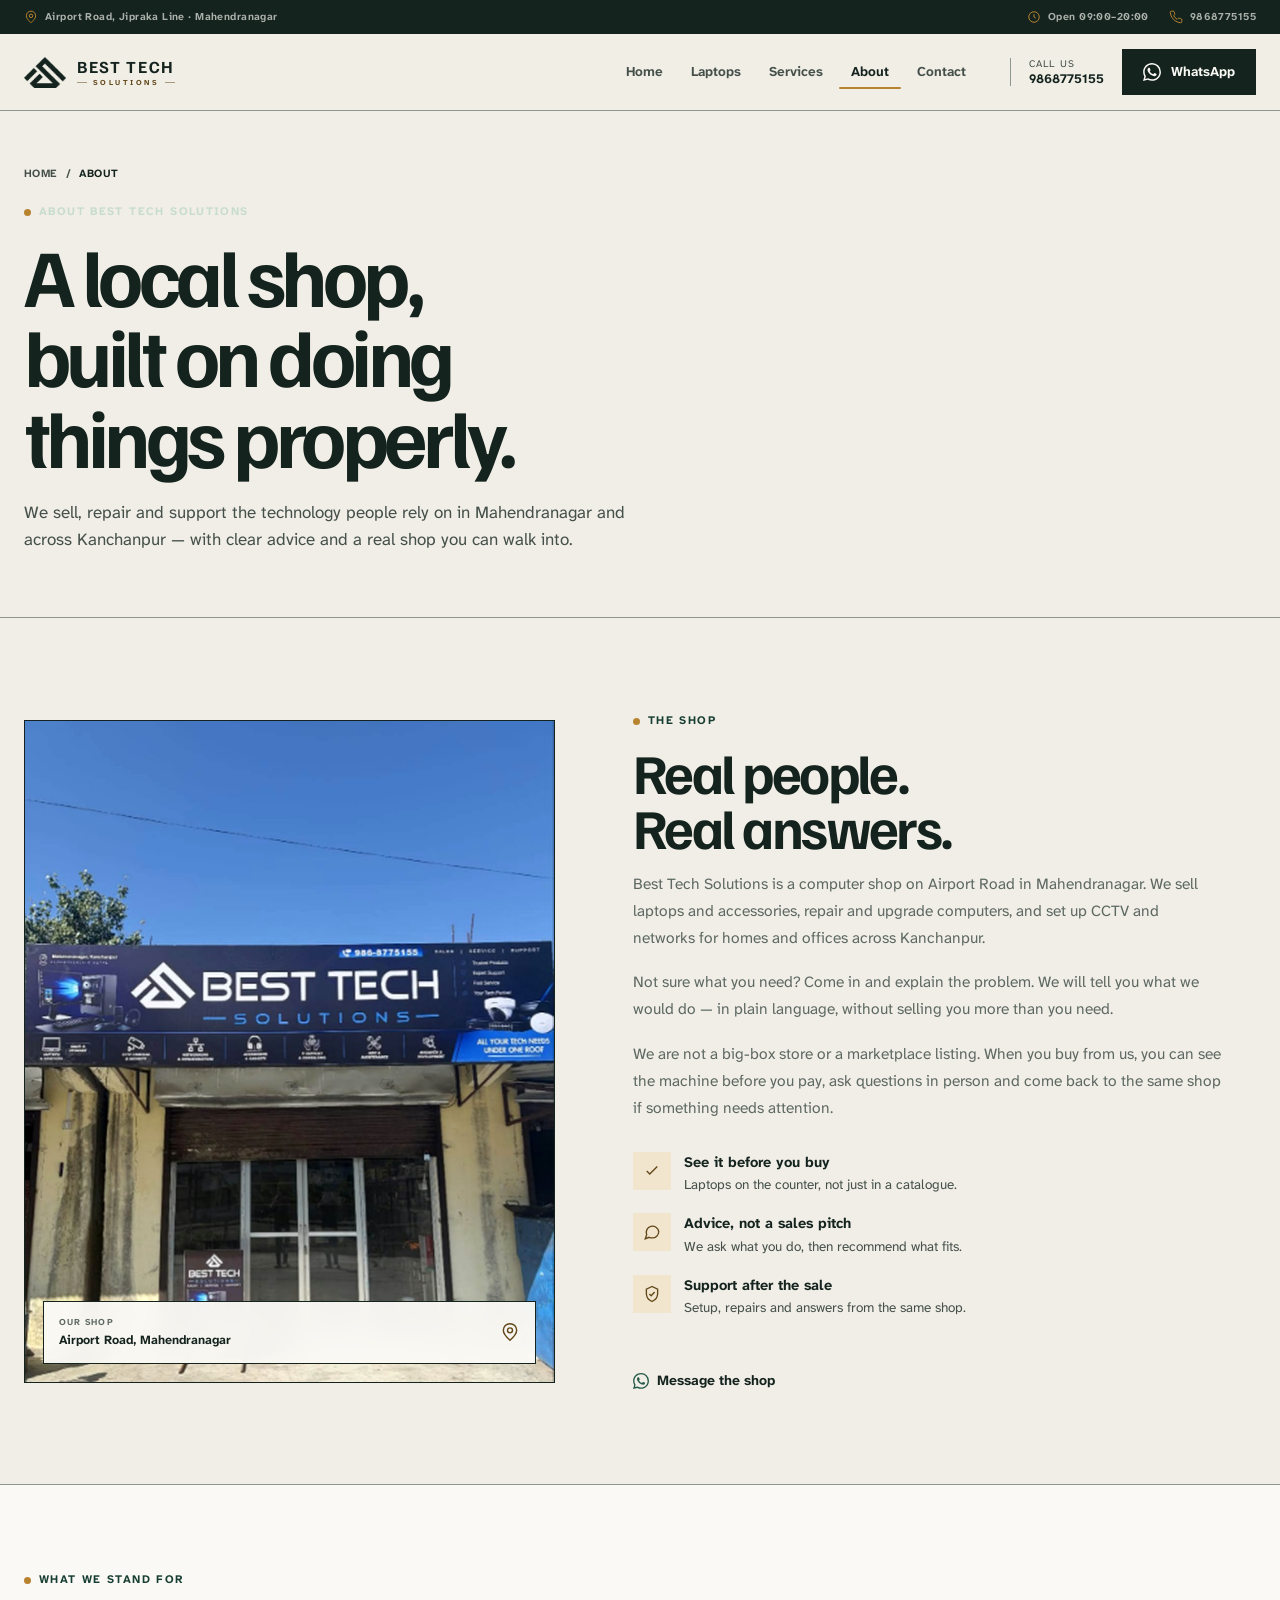
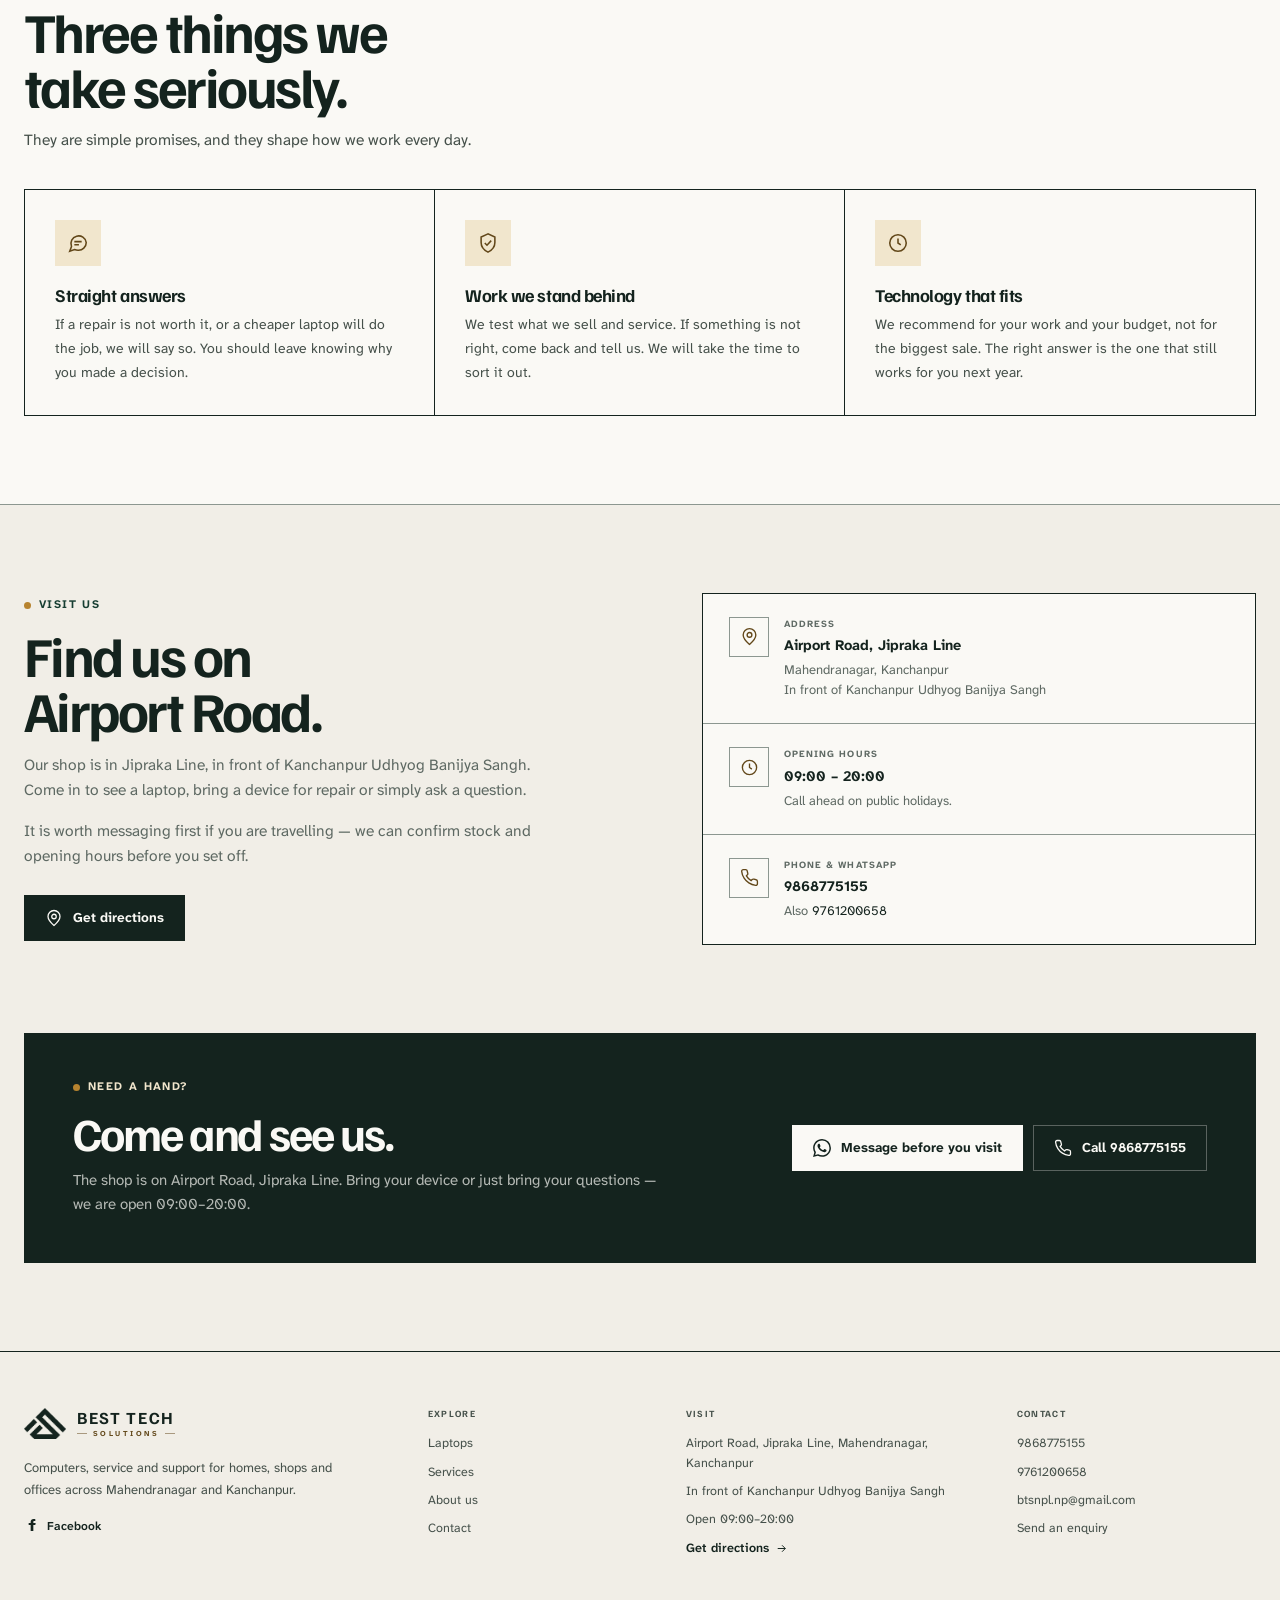
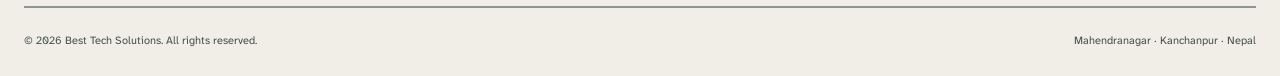
==== commit cfaa27cc: "Publish cream editorial client preview Replace the old seven-page concept with the current eight-pag" ====
--- a/about.html
+++ b/about.html
@@ -3,288 +3,291 @@
 <head>
 <meta charset="utf-8">
 <meta name="viewport" content="width=device-width, initial-scale=1">
-<title>About BTS — Best Tech Solutions, Mahendranagar</title>
-<meta name="description" content="BTS — Best Tech Solutions is a Mahendranagar-based technology company providing computer repair, networking, CCTV, IT support and annual maintenance with professionalism and care.">
-<meta name="theme-color" content="#F2EEE3">
+<title>About Best Tech Solutions — Mahendranagar</title>
+<meta name="description" content="Best Tech Solutions is a local computer shop on Airport Road, Mahendranagar. We sell laptops, repair computers and support homes, shops and offices across Kanchanpur.">
+<meta name="theme-color" content="#f1eee7">
 <meta name="robots" content="noindex, nofollow">
 <meta property="og:type" content="website">
-<meta property="og:title" content="About BTS — Best Tech Solutions, Mahendranagar">
-<meta property="og:description" content="BTS — Best Tech Solutions is a Mahendranagar-based technology company providing computer repair, networking, CCTV, IT support and annual maintenance with professionalism and care.">
-<link rel="icon" href="favicon.svg" type="image/svg+xml">
-<link rel="preconnect" href="https://fonts.googleapis.com">
-<link rel="preconnect" href="https://fonts.gstatic.com" crossorigin>
+<meta property="og:title" content="About Best Tech Solutions — Mahendranagar">
+<meta property="og:description" content="Best Tech Solutions is a local computer shop on Airport Road, Mahendranagar. We sell laptops, repair computers and support homes, shops and offices across Kanchanpur.">
+<meta property="og:image" content="assets/brand/shop.jpg">
+<link rel="icon" type="image/png" href="assets/brand/favicon.png">
+<link rel="apple-touch-icon" href="assets/brand/favicon.png">
+<link rel="preload" href="assets/fonts/familjen-grotesk-latin.woff2" as="font" type="font/woff2" crossorigin>
+<link rel="preload" href="assets/fonts/atkinson-latin.woff2" as="font" type="font/woff2" crossorigin>
 <link rel="stylesheet" href="styles.css">
-<link rel="stylesheet" href="pages.css">
+<script type="application/ld+json">{"@context":"https://schema.org","@type":"ComputerStore","name":"Best Tech Solutions","description":"Computer sales, repair, CCTV, networking and IT support in Mahendranagar, Kanchanpur, Nepal.","telephone":"+977-9868775155","email":"btsnpl.np@gmail.com","address":{"@type":"PostalAddress","streetAddress":"Airport Road, Jipraka Line","addressLocality":"Mahendranagar","addressRegion":"Kanchanpur","addressCountry":"NP"},"areaServed":"Mahendranagar, Kanchanpur, Nepal","sameAs":["https://www.facebook.com/p/Best-Tech-Solutions-61595463714588/"]}</script>
 </head>
 <body class="page-about">
 <a class="skip-link" href="#main">Skip to content</a>
-<div class="utility">
-  <div class="wrap utility-inner">
-    <div class="utility-left">
-      <span class="utility-item"><i></i> Mahendranagar · Kanchanpur, NP</span>
-      <span class="utility-item"><i></i> Open 09:00–20:00</span>
-    </div>
-    <div class="utility-right">
-      <a href="tel:9868775155">Call 9868775155</a>
-      <a class="wa" href="https://wa.me/9779868775155" target="_blank" rel="noopener">WhatsApp</a>
+<div class="topbar">
+  <div class="wrap topbar-inner">
+    <p class="topbar-location"><svg viewBox="0 0 24 24" fill="none" stroke="currentColor" stroke-width="1.7" aria-hidden="true"><path d="M20 10c0 5-8 12-8 12S4 15 4 10a8 8 0 1 1 16 0Z"/><circle cx="12" cy="10" r="3"/></svg><span>Airport Road, Jipraka Line · Mahendranagar</span></p>
+    <div class="topbar-meta">
+      <span><svg viewBox="0 0 24 24" fill="none" stroke="currentColor" stroke-width="1.7" aria-hidden="true"><circle cx="12" cy="12" r="9"/><path d="M12 7v5l3 2"/></svg> Open 09:00–20:00</span>
+      <a href="tel:9868775155"><svg viewBox="0 0 24 24" fill="none" stroke="currentColor" stroke-width="1.7" aria-hidden="true"><path d="M22 16.92v3a2 2 0 0 1-2.18 2 19.79 19.79 0 0 1-8.63-3.07 19.5 19.5 0 0 1-6-6 19.79 19.79 0 0 1-3.07-8.67A2 2 0 0 1 4.11 2h3a2 2 0 0 1 2 1.72c.127.96.361 1.903.7 2.81a2 2 0 0 1-.45 2.11L8.09 9.91a16 16 0 0 0 6 6l1.27-1.27a2 2 0 0 1 2.11-.45c.907.339 1.85.573 2.81.7A2 2 0 0 1 22 16.92Z"/></svg>9868775155</a>
     </div>
   </div>
 </div>
 
-<header class="header">
+<header class="site-header" id="siteHeader">
   <div class="wrap header-inner">
     <a class="brand" href="index.html" aria-label="Best Tech Solutions — home">
-      <span class="brand-mark">BTS</span>
-      <span class="brand-text">
-        <strong>BEST TECH SOLUTIONS</strong>
-        <small>Technology · Infrastructure · Support</small>
+      <img class="brand-mark" src="assets/brand/logo-mark-ink.png" alt="" width="405" height="300">
+      <span class="brand-type">
+        <span class="brand-name">BEST TECH</span>
+        <span class="brand-sub">SOLUTIONS</span>
       </span>
     </a>
-    <nav class="nav" aria-label="Main navigation">
+
+    <nav class="main-nav" aria-label="Main navigation">
       <a href="index.html">Home</a>
-      <a href="solutions.html">Solutions</a>
+      <a href="laptops.html">Laptops</a>
       <a href="services.html">Services</a>
-      <a href="products.html">Products</a>
-      <a href="support.html">Support</a>
-      <a class="active" href="about.html" aria-current="page">About</a>
+      <a class="active" aria-current="page" href="about.html">About</a>
       <a href="contact.html">Contact</a>
     </nav>
+
     <div class="header-actions">
-      <a class="header-phone" href="tel:9868775155"><span>Call us</span>9868775155</a>
-      <a class="btn btn-dark btn-small" href="contact.html">Book a service <svg viewBox="0 0 24 24" fill="none" stroke="currentColor" stroke-width="1.8"><path d="M5 12h14M13 6l6 6-6 6"/></svg></a>
-      <button class="menu-button" type="button" id="menuButton" aria-expanded="false" aria-controls="mobileNav">Menu</button>
+      <a class="header-phone" href="tel:9868775155"><span>Call us</span><strong>9868775155</strong></a>
+      <a class="btn btn-primary btn-sm header-wa" href="https://wa.me/9779868775155?text=Hello%20BTS%2C%20I'd%20like%20to%20ask%20about%20a%20laptop." target="_blank" rel="noopener"><svg viewBox="0 0 24 24" fill="currentColor" aria-hidden="true"><path d="M17.472 14.382c-.297-.149-1.758-.867-2.03-.967-.273-.099-.471-.148-.67.15-.197.297-.767.966-.94 1.164-.173.199-.347.223-.644.075-.297-.15-1.255-.463-2.39-1.475-.883-.788-1.48-1.761-1.653-2.059-.173-.297-.018-.458.13-.606.134-.133.298-.347.446-.52.149-.174.198-.298.298-.497.099-.198.05-.371-.025-.52-.075-.149-.669-1.612-.916-2.207-.242-.579-.487-.5-.669-.51-.173-.008-.371-.01-.57-.01-.198 0-.52.074-.792.372-.272.297-1.04 1.016-1.04 2.479 0 1.462 1.065 2.875 1.213 3.074.149.198 2.096 3.2 5.077 4.487.709.306 1.262.489 1.694.625.712.227 1.36.195 1.871.118.571-.085 1.758-.719 2.006-1.413.248-.694.248-1.289.173-1.413-.074-.124-.272-.198-.57-.347m-5.421 7.403h-.004a9.87 9.87 0 0 1-5.031-1.378l-.361-.214-3.741.982.998-3.648-.235-.374a9.86 9.86 0 0 1-1.51-5.26c.001-5.45 4.436-9.884 9.888-9.884 2.64 0 5.122 1.03 6.988 2.898a9.825 9.825 0 0 1 2.893 6.994c-.003 5.45-4.437 9.884-9.885 9.884m8.413-18.297A11.815 11.815 0 0 0 12.05 0C5.495 0 .16 5.335.157 11.892c0 2.096.547 4.142 1.588 5.945L.057 24l6.305-1.654a11.882 11.882 0 0 0 5.683 1.448h.005c6.554 0 11.89-5.335 11.893-11.893a11.821 11.821 0 0 0-3.48-8.413Z"/></svg><span>WhatsApp</span></a>
+      <button class="menu-toggle" type="button" id="menuToggle" aria-expanded="false" aria-controls="mobileMenu" aria-label="Open menu">
+        <span></span><span></span><span></span>
+      </button>
     </div>
   </div>
 </header>
 
-<nav class="mobile-nav" id="mobileNav" aria-label="Mobile navigation">
+<div class="mobile-menu" id="mobileMenu" aria-hidden="true">
+  <div class="wrap mobile-menu-inner">
+    <nav aria-label="Mobile navigation">
       <a href="index.html">Home</a>
-      <a href="solutions.html">Solutions</a>
-      <a href="services.html">Services</a>
-      <a href="products.html">Products</a>
-      <a href="support.html">Support</a>
-      <a class="active" href="about.html" aria-current="page">About</a>
-      <a href="contact.html">Contact</a>
-  <a class="mobile-call" href="tel:9868775155">Call 9868775155</a>
-  <a class="mobile-wa" href="https://wa.me/9779868775155" target="_blank" rel="noopener">WhatsApp</a>
-</nav>
+        <a href="laptops.html">Laptops</a>
+        <a href="services.html">Services</a>
+        <a class="active" aria-current="page" href="about.html">About</a>
+        <a href="contact.html">Contact</a>
+    </nav>
+    <div class="mobile-menu-actions">
+      <a class="btn btn-primary" href="https://wa.me/9779868775155?text=Hello%20BTS%2C%20I'd%20like%20to%20ask%20about%20a%20laptop." target="_blank" rel="noopener"><svg viewBox="0 0 24 24" fill="currentColor" aria-hidden="true"><path d="M17.472 14.382c-.297-.149-1.758-.867-2.03-.967-.273-.099-.471-.148-.67.15-.197.297-.767.966-.94 1.164-.173.199-.347.223-.644.075-.297-.15-1.255-.463-2.39-1.475-.883-.788-1.48-1.761-1.653-2.059-.173-.297-.018-.458.13-.606.134-.133.298-.347.446-.52.149-.174.198-.298.298-.497.099-.198.05-.371-.025-.52-.075-.149-.669-1.612-.916-2.207-.242-.579-.487-.5-.669-.51-.173-.008-.371-.01-.57-.01-.198 0-.52.074-.792.372-.272.297-1.04 1.016-1.04 2.479 0 1.462 1.065 2.875 1.213 3.074.149.198 2.096 3.2 5.077 4.487.709.306 1.262.489 1.694.625.712.227 1.36.195 1.871.118.571-.085 1.758-.719 2.006-1.413.248-.694.248-1.289.173-1.413-.074-.124-.272-.198-.57-.347m-5.421 7.403h-.004a9.87 9.87 0 0 1-5.031-1.378l-.361-.214-3.741.982.998-3.648-.235-.374a9.86 9.86 0 0 1-1.51-5.26c.001-5.45 4.436-9.884 9.888-9.884 2.64 0 5.122 1.03 6.988 2.898a9.825 9.825 0 0 1 2.893 6.994c-.003 5.45-4.437 9.884-9.885 9.884m8.413-18.297A11.815 11.815 0 0 0 12.05 0C5.495 0 .16 5.335.157 11.892c0 2.096.547 4.142 1.588 5.945L.057 24l6.305-1.654a11.882 11.882 0 0 0 5.683 1.448h.005c6.554 0 11.89-5.335 11.893-11.893a11.821 11.821 0 0 0-3.48-8.413Z"/></svg> Message on WhatsApp</a>
+      <a class="btn btn-outline" href="tel:9868775155"><svg viewBox="0 0 24 24" fill="none" stroke="currentColor" stroke-width="1.7" aria-hidden="true"><path d="M22 16.92v3a2 2 0 0 1-2.18 2 19.79 19.79 0 0 1-8.63-3.07 19.5 19.5 0 0 1-6-6 19.79 19.79 0 0 1-3.07-8.67A2 2 0 0 1 4.11 2h3a2 2 0 0 1 2 1.72c.127.96.361 1.903.7 2.81a2 2 0 0 1-.45 2.11L8.09 9.91a16 16 0 0 0 6 6l1.27-1.27a2 2 0 0 1 2.11-.45c.907.339 1.85.573 2.81.7A2 2 0 0 1 22 16.92Z"/></svg> Call 9868775155</a>
+    </div>
+    <div class="mobile-menu-meta">
+      <p><svg viewBox="0 0 24 24" fill="none" stroke="currentColor" stroke-width="1.7" aria-hidden="true"><path d="M20 10c0 5-8 12-8 12S4 15 4 10a8 8 0 1 1 16 0Z"/><circle cx="12" cy="10" r="3"/></svg><span>Airport Road, Jipraka Line, Mahendranagar, Kanchanpur</span></p>
+      <p><svg viewBox="0 0 24 24" fill="none" stroke="currentColor" stroke-width="1.7" aria-hidden="true"><circle cx="12" cy="12" r="9"/><path d="M12 7v5l3 2"/></svg><span>Open 09:00–20:00</span></p>
+    </div>
+  </div>
+</div>
 
 <main id="main">
-<section class="about-hero">
-  <div class="wrap">
-    <div class="breadcrumb"><a href="index.html">Home</a> <b>/</b> About</div>
-    <div class="about-hero-grid">
-      <h1>We are <em>BTS.</em></h1>
-      <div class="about-hero-side">
-        <p class="about-tagline">Technology. Engineered for Reliability.</p>
-        <p>BTS is a local technology team serving individuals, businesses and institutions across Mahendranagar and Kanchanpur.</p>
-        <div class="about-hero-facts">
-          <div><span>Based in</span><strong>Mahendranagar, Kanchanpur</strong></div>
-          <div><span>Services</span><strong>Repair · Network · CCTV · IT · Sales · AMC</strong></div>
-          <div><span>Hours</span><strong>09:00–20:00</strong></div>
-          <div><span>Call / WhatsApp</span><strong>9868775155</strong></div>
-        </div>
-      </div>
-    </div>
-  </div>
-  <div class="about-image-band">
-    <img src="assets/modern/office-team.jpg" alt="Technology team working together in a bright office" width="1800" height="1013" loading="lazy">
-    <div class="band-caption"><div><strong>Concept image</strong>Representative photography / not BTS premises</div><span>Fig. 09</span></div>
-  </div>
-</section>
-
-<section class="section section-paper">
-  <div class="wrap story-grid">
-    <div class="story-label"><span class="index">01</span>Who we are<br>BTS / Mahendranagar</div>
-    <div class="story-copy">
-      <h2>Built around a <em>simple idea.</em></h2>
-      <p>At BTS — Best Tech Solutions, we believe technology should do more than work — it should work reliably, efficiently, and securely. Based in Mahendranagar, Kanchanpur, Nepal, we provide practical technology solutions designed to meet the needs of individuals, businesses, and institutions.</p>
-      <p>From computer hardware repair and networking infrastructure to CCTV security systems and IT maintenance, we bring technical expertise and a detail-oriented approach to every project. Our focus is on understanding each customer’s needs, identifying the right solution, and delivering dependable service with professionalism and care.</p>
-      <p>We are not a distant vendor or a call centre. We are your neighbours — close enough to visit, accountable enough to call back, and experienced across the systems your organisation depends on.</p>
-      <blockquote class="pull-quote">“The relationship continues after the installation or repair.<br><em>That is the job.</em>”</blockquote>
-    </div>
+<section class="page-hero">
+  <div class="wrap">
+    <nav class="breadcrumb" aria-label="Breadcrumb">
+      <a href="index.html">Home</a><span>/</span><span aria-current="page">About</span>
+    </nav>
+    <p class="eyebrow">About Best Tech Solutions</p>
+    <h1>A local shop,<br>built on doing things properly.</h1>
+    <p class="page-hero-lead">We sell, repair and support the technology people rely on in Mahendranagar and across Kanchanpur — with clear advice and a real shop you can walk into.</p>
   </div>
 </section>
 
 <section class="section">
-  <div class="wrap">
-    <div class="section-meta"><span><span class="index">02</span> / What we do</span><span>Capabilities</span></div>
-    <div class="section-intro">
-      <h2>Practical technology. <em>Properly delivered.</em></h2>
-      <p>We specialize in computer hardware and repair, networking and infrastructure, CCTV and security solutions, IT support and consulting, hardware sales and upgrades, and annual maintenance services. Whether it is troubleshooting a computer, establishing a reliable network, securing a property, or maintaining an organization’s IT infrastructure, we aim to make technology simpler, safer, and more dependable.</p>
-    </div>
-    <div class="cap-list">
-      <a class="cap-row" href="services.html#repair">
-        <span class="cap-num">01</span>
-        <h3>Computer hardware &amp; repair</h3>
-        <p>Diagnosis, repair and maintenance for the devices your work depends on.</p>
-        <svg class="cap-arrow" viewBox="0 0 24 24" fill="none" stroke="currentColor" stroke-width="1.8"><path d="M5 12h14M13 6l6 6-6 6"/></svg>
+  <div class="wrap split">
+    <div class="shop-photo shop-photo--about">
+      <img src="assets/brand/shop.jpg" alt="Best Tech Solutions storefront on Airport Road, Mahendranagar" width="880" height="1100" loading="lazy">
+      <div class="shop-badge">
+        <span>
+          <small>Our shop</small>
+          <strong>Airport Road, Mahendranagar</strong>
+        </span>
+        <svg viewBox="0 0 24 24" fill="none" stroke="currentColor" stroke-width="1.7" aria-hidden="true"><path d="M20 10c0 5-8 12-8 12S4 15 4 10a8 8 0 1 1 16 0Z"/><circle cx="12" cy="10" r="3"/></svg>
+      </div>
+    </div>
+
+    <div class="about-copy">
+      <p class="eyebrow">The shop</p>
+      <h2>Real people.<br>Real answers.</h2>
+      <p>Best Tech Solutions is a computer shop on Airport Road in Mahendranagar. We sell laptops and accessories, repair and upgrade computers, and set up CCTV and networks for homes and offices across Kanchanpur.</p>
+      <p>Not sure what you need? Come in and explain the problem. We will tell you what we would do — in plain language, without selling you more than you need.</p>
+      <p>We are not a big-box store or a marketplace listing. When you buy from us, you can see the machine before you pay, ask questions in person and come back to the same shop if something needs attention.</p>
+
+      <div class="feature-list">
+        <div class="feature-item">
+          <span class="feature-icon">
+            <svg viewBox="0 0 24 24" fill="none" stroke="currentColor" stroke-width="1.8" aria-hidden="true"><path d="m5 12 4 4L19 6"/></svg>
+          </span>
+          <span><strong>See it before you buy</strong>Laptops on the counter, not just in a catalogue.</span>
+        </div>
+        <div class="feature-item">
+          <span class="feature-icon">
+            <svg viewBox="0 0 24 24" fill="none" stroke="currentColor" stroke-width="1.8" aria-hidden="true"><path d="M21 11.5a8.4 8.4 0 0 1-9 8.4 9.3 9.3 0 0 1-3.8-.8L3 21l1.9-5.2A8.4 8.4 0 1 1 21 11.5Z"/></svg>
+          </span>
+          <span><strong>Advice, not a sales pitch</strong>We ask what you do, then recommend what fits.</span>
+        </div>
+        <div class="feature-item">
+          <span class="feature-icon">
+            <svg viewBox="0 0 24 24" fill="none" stroke="currentColor" stroke-width="1.8" aria-hidden="true"><path d="M12 2 4.5 5.5v6c0 4.6 3.2 8.4 7.5 10.5 4.3-2.1 7.5-5.9 7.5-10.5v-6L12 2Z"/><path d="m8.5 12 2.4 2.4 4.6-5"/></svg>
+          </span>
+          <span><strong>Support after the sale</strong>Setup, repairs and answers from the same shop.</span>
+        </div>
+      </div>
+
+      <a class="text-link" href="https://wa.me/9779868775155?text=Hello%20BTS%2C%20I'd%20like%20to%20visit%20the%20shop.%20Could%20you%20confirm%20your%20location%20and%20hours%3F" target="_blank" rel="noopener">
+        <svg viewBox="0 0 24 24" fill="currentColor" aria-hidden="true"><path d="M17.472 14.382c-.297-.149-1.758-.867-2.03-.967-.273-.099-.471-.148-.67.15-.197.297-.767.966-.94 1.164-.173.199-.347.223-.644.075-.297-.15-1.255-.463-2.39-1.475-.883-.788-1.48-1.761-1.653-2.059-.173-.297-.018-.458.13-.606.134-.133.298-.347.446-.52.149-.174.198-.298.298-.497.099-.198.05-.371-.025-.52-.075-.149-.669-1.612-.916-2.207-.242-.579-.487-.5-.669-.51-.173-.008-.371-.01-.57-.01-.198 0-.52.074-.792.372-.272.297-1.04 1.016-1.04 2.479 0 1.462 1.065 2.875 1.213 3.074.149.198 2.096 3.2 5.077 4.487.709.306 1.262.489 1.694.625.712.227 1.36.195 1.871.118.571-.085 1.758-.719 2.006-1.413.248-.694.248-1.289.173-1.413-.074-.124-.272-.198-.57-.347m-5.421 7.403h-.004a9.87 9.87 0 0 1-5.031-1.378l-.361-.214-3.741.982.998-3.648-.235-.374a9.86 9.86 0 0 1-1.51-5.26c.001-5.45 4.436-9.884 9.888-9.884 2.64 0 5.122 1.03 6.988 2.898a9.825 9.825 0 0 1 2.893 6.994c-.003 5.45-4.437 9.884-9.885 9.884m8.413-18.297A11.815 11.815 0 0 0 12.05 0C5.495 0 .16 5.335.157 11.892c0 2.096.547 4.142 1.588 5.945L.057 24l6.305-1.654a11.882 11.882 0 0 0 5.683 1.448h.005c6.554 0 11.89-5.335 11.893-11.893a11.821 11.821 0 0 0-3.48-8.413Z"/></svg>
+        Message the shop
       </a>
-      <a class="cap-row" href="services.html#networking">
-        <span class="cap-num">02</span>
-        <h3>Networking &amp; infrastructure</h3>
-        <p>Cabling, routers, switches and WiFi planned around your space.</p>
-        <svg class="cap-arrow" viewBox="0 0 24 24" fill="none" stroke="currentColor" stroke-width="1.8"><path d="M5 12h14M13 6l6 6-6 6"/></svg>
+    </div>
+  </div>
+</section>
+
+<section class="section section-muted">
+  <div class="wrap">
+    <div class="section-head">
+      <div class="section-head-copy">
+        <p class="eyebrow">What we stand for</p>
+        <h2>Three things we take seriously.</h2>
+        <p>They are simple promises, and they shape how we work every day.</p>
+      </div>
+    </div>
+
+    <div class="value-grid">
+      <article class="value-card">
+        <span class="value-icon">
+          <svg viewBox="0 0 24 24" fill="none" stroke="currentColor" stroke-width="1.7" aria-hidden="true"><path d="M21 11.5a8.4 8.4 0 0 1-9 8.4 9.3 9.3 0 0 1-3.8-.8L3 21l1.9-5.2A8.4 8.4 0 1 1 21 11.5Z"/><path d="M8 10.5h8M8 14h5"/></svg>
+        </span>
+        <h3>Straight answers</h3>
+        <p>If a repair is not worth it, or a cheaper laptop will do the job, we will say so. You should leave knowing why you made a decision.</p>
+      </article>
+      <article class="value-card">
+        <span class="value-icon">
+          <svg viewBox="0 0 24 24" fill="none" stroke="currentColor" stroke-width="1.7" aria-hidden="true"><path d="M12 2 4.5 5.5v6c0 4.6 3.2 8.4 7.5 10.5 4.3-2.1 7.5-5.9 7.5-10.5v-6L12 2Z"/><path d="m8.5 12 2.4 2.4 4.6-5"/></svg>
+        </span>
+        <h3>Work we stand behind</h3>
+        <p>We test what we sell and service. If something is not right, come back and tell us. We will take the time to sort it out.</p>
+      </article>
+      <article class="value-card">
+        <span class="value-icon">
+          <svg viewBox="0 0 24 24" fill="none" stroke="currentColor" stroke-width="1.7" aria-hidden="true"><circle cx="12" cy="12" r="9"/><path d="M12 7v5l3 2"/></svg>
+        </span>
+        <h3>Technology that fits</h3>
+        <p>We recommend for your work and your budget, not for the biggest sale. The right answer is the one that still works for you next year.</p>
+      </article>
+    </div>
+  </div>
+</section>
+
+<section class="section">
+  <div class="wrap visit-layout">
+    <div class="visit-copy">
+      <p class="eyebrow">Visit us</p>
+      <h2>Find us on Airport Road.</h2>
+      <p>Our shop is in Jipraka Line, in front of Kanchanpur Udhyog Banijya Sangh. Come in to see a laptop, bring a device for repair or simply ask a question.</p>
+      <p>It is worth messaging first if you are travelling — we can confirm stock and opening hours before you set off.</p>
+      <a class="btn btn-primary" href="https://www.google.com/maps/search/?api=1&amp;query=Airport+Road%2C+Jipraka+Line%2C+Mahendranagar%2C+Kanchanpur%2C+Nepal" target="_blank" rel="noopener">
+        <svg viewBox="0 0 24 24" fill="none" stroke="currentColor" stroke-width="1.7" aria-hidden="true"><path d="M20 10c0 5-8 12-8 12S4 15 4 10a8 8 0 1 1 16 0Z"/><circle cx="12" cy="10" r="3"/></svg>
+        Get directions
       </a>
-      <a class="cap-row" href="services.html#cctv">
-        <span class="cap-num">03</span>
-        <h3>CCTV &amp; security</h3>
-        <p>Camera systems selected, installed, configured and maintained.</p>
-        <svg class="cap-arrow" viewBox="0 0 24 24" fill="none" stroke="currentColor" stroke-width="1.8"><path d="M5 12h14M13 6l6 6-6 6"/></svg>
-      </a>
-      <a class="cap-row" href="services.html#support">
-        <span class="cap-num">04</span>
-        <h3>IT support &amp; consulting</h3>
-        <p>Practical advice and hands-on help with day-to-day technology.</p>
-        <svg class="cap-arrow" viewBox="0 0 24 24" fill="none" stroke="currentColor" stroke-width="1.8"><path d="M5 12h14M13 6l6 6-6 6"/></svg>
-      </a>
-      <a class="cap-row" href="services.html#sales">
-        <span class="cap-num">05</span>
-        <h3>Hardware sales &amp; upgrades</h3>
-        <p>Computers, components and accessories, supplied and configured.</p>
-        <svg class="cap-arrow" viewBox="0 0 24 24" fill="none" stroke="currentColor" stroke-width="1.8"><path d="M5 12h14M13 6l6 6-6 6"/></svg>
-      </a>
-      <a class="cap-row" href="services.html#amc">
-        <span class="cap-num">06</span>
-        <h3>Annual maintenance</h3>
-        <p>Planned support that keeps systems running and problems small.</p>
-        <svg class="cap-arrow" viewBox="0 0 24 24" fill="none" stroke="currentColor" stroke-width="1.8"><path d="M5 12h14M13 6l6 6-6 6"/></svg>
-      </a>
-    </div>
-  </div>
-</section>
-
-<section class="section values-dark">
-  <div class="wrap">
-    <div class="section-meta"><span><span class="index">03</span> / Our core values</span><span>What guides us</span></div>
-    <div class="section-intro">
-      <h2>The values behind <em>the work.</em></h2>
-      <p>Five commitments shape how we diagnose, recommend, install and support.</p>
-    </div>
-    <div class="values-list">
-      <div class="value-row"><span class="num">01</span><h3>Professionalism</h3><p>We approach every task with care, discipline, and attention to detail.</p></div>
-      <div class="value-row"><span class="num">02</span><h3>Reliability</h3><p>We value dependable solutions and long-term customer relationships.</p></div>
-      <div class="value-row"><span class="num">03</span><h3>Technical Excellence</h3><p>We believe in understanding problems, finding their root causes, and applying appropriate technical solutions.</p></div>
-      <div class="value-row"><span class="num">04</span><h3>Integrity</h3><p>We communicate honestly, recommend solutions responsibly, and respect our customers’ trust.</p></div>
-      <div class="value-row"><span class="num">05</span><h3>Continuous Innovation</h3><p>We embrace learning, emerging technologies, and better ways to solve real-world problems.</p></div>
-    </div>
-  </div>
-</section>
-
-<section class="section section-paper">
-  <div class="wrap story-grid">
-    <div class="story-label"><span class="index">04</span>Our approach<br>Long-term support</div>
-    <div class="story-copy">
-      <h2>Partnerships, <em>not transactions.</em></h2>
-      <p>At BTS, we aim to build lasting partnerships, not just complete individual jobs. We understand that a computer, a network, or a security system can be essential to someone’s work, education, business, or peace of mind. That is why we emphasize careful diagnosis, practical recommendations, and dependable support.</p>
-      <p>As we grow, we aspire to expand our capabilities across technology, infrastructure, and research-driven engineering, creating solutions that address real needs and deliver meaningful value.</p>
-    </div>
-  </div>
-</section>
-
-<section class="section">
-  <div class="wrap glance-grid">
-    <div>
-      <div class="section-meta"><span><span class="index">05</span> / At a glance</span><span>The facts</span></div>
-      <h2 style="margin-top:24px">A local business, <em>built to last.</em></h2>
-      <div class="glance-table">
-        <div class="glance-row"><span>Business</span><strong>BTS — Best Tech Solutions</strong></div>
-        <div class="glance-row"><span>Based in</span><strong>Mahendranagar, Kanchanpur, Nepal</strong></div>
-        <div class="glance-row"><span>Serving</span><strong>Individuals, businesses and institutions</strong></div>
-        <div class="glance-row"><span>Services</span><strong>Repair, networking, CCTV, IT support, sales and AMC</strong></div>
-        <div class="glance-row"><span>Hours</span><strong>09:00–20:00</strong></div>
-        <div class="glance-row"><span>Phone / WhatsApp</span><strong>9868775155 · 9761200658</strong></div>
-        <div class="glance-row"><span>Email</span><strong>btsnpl.np@gmail.com</strong></div>
-      </div>
-    </div>
-    <div class="map-block">
-      <div class="map-grid"></div>
-      <span class="road road-main"></span>
-      <span class="road road-cross"></span>
-      <span class="road road-minor"></span>
-      <span class="street street-airport">Airport Road</span>
-      <span class="street street-jipraka">Jipraka Line</span>
-      <span class="map-pin"></span>
-      <div class="map-copy">
-        <span>Visit / 05</span>
-        <div class="map-address">Airport Road, Jipraka Line<small>Mahendranagar, Kanchanpur<br>In front of Kanchanpur Udhyog Banijya Sangh</small></div>
-        <a class="map-link" href="https://www.google.com/maps/search/?api=1&amp;query=Airport+Road%2C+Jipraka+Line%2C+Mahendranagar%2C+Kanchanpur%2C+Nepal" target="_blank" rel="noopener">Get directions <svg viewBox="0 0 24 24" fill="none" stroke="currentColor" stroke-width="1.8"><path d="M5 12h14M13 6l6 6-6 6"/></svg></a>
-      </div>
-      <span class="map-attribution">Schematic / not to scale</span>
-    </div>
-  </div>
-</section>
-
-<section class="cta about-cta">
-  <div class="wrap cta-grid">
-    <div>
-      <h2>Tell us what you need.</h2>
-      <p>Call, message us on WhatsApp, or send an enquiry. We will help you work out the right next step.</p>
-    </div>
-    <div>
+    </div>
+
+    <div class="visit-card">
+      <div class="visit-row">
+        <span class="visit-icon">
+          <svg viewBox="0 0 24 24" fill="none" stroke="currentColor" stroke-width="1.7" aria-hidden="true"><path d="M20 10c0 5-8 12-8 12S4 15 4 10a8 8 0 1 1 16 0Z"/><circle cx="12" cy="10" r="3"/></svg>
+        </span>
+        <div>
+          <small>Address</small>
+          <strong>Airport Road, Jipraka Line</strong>
+          <p>Mahendranagar, Kanchanpur<br>In front of Kanchanpur Udhyog Banijya Sangh</p>
+        </div>
+      </div>
+      <div class="visit-row">
+        <span class="visit-icon">
+          <svg viewBox="0 0 24 24" fill="none" stroke="currentColor" stroke-width="1.7" aria-hidden="true"><circle cx="12" cy="12" r="9"/><path d="M12 7v5l3 2"/></svg>
+        </span>
+        <div>
+          <small>Opening hours</small>
+          <strong>09:00 – 20:00</strong>
+          <p>Call ahead on public holidays.</p>
+        </div>
+      </div>
+      <div class="visit-row">
+        <span class="visit-icon">
+          <svg viewBox="0 0 24 24" fill="none" stroke="currentColor" stroke-width="1.7" aria-hidden="true"><path d="M22 16.92v3a2 2 0 0 1-2.18 2 19.79 19.79 0 0 1-8.63-3.07 19.5 19.5 0 0 1-6-6 19.79 19.79 0 0 1-3.07-8.67A2 2 0 0 1 4.11 2h3a2 2 0 0 1 2 1.72c.127.96.361 1.903.7 2.81a2 2 0 0 1-.45 2.11L8.09 9.91a16 16 0 0 0 6 6l1.27-1.27a2 2 0 0 1 2.11-.45c.907.339 1.85.573 2.81.7A2 2 0 0 1 22 16.92Z"/></svg>
+        </span>
+        <div>
+          <small>Phone &amp; WhatsApp</small>
+          <strong><a href="tel:9868775155">9868775155</a></strong>
+          <p>Also <a href="tel:9761200658">9761200658</a></p>
+        </div>
+      </div>
+    </div>
+  </div>
+</section>
+<section class="cta-section">
+  <div class="wrap">
+    <div class="cta-band">
+      <div class="cta-copy">
+        <p class="eyebrow">Need a hand?</p>
+        <h2>Come and see us.</h2>
+        <p>The shop is on Airport Road, Jipraka Line. Bring your device or just bring your questions — we are open 09:00–20:00.</p>
+      </div>
       <div class="cta-actions">
-        <a class="btn btn-bone" href="tel:9868775155">Call 9868775155 <svg viewBox="0 0 24 24" fill="none" stroke="currentColor" stroke-width="1.8"><path d="M5 12h14M13 6l6 6-6 6"/></svg></a>
-        <a class="btn btn-light-outline" href="https://wa.me/9779868775155" target="_blank" rel="noopener">WhatsApp us <svg viewBox="0 0 24 24" fill="none" stroke="currentColor" stroke-width="1.8"><path d="M5 12h14M13 6l6 6-6 6"/></svg></a>
-      </div>
-      <div class="cta-meta">Open 09:00–20:00 · Mahendranagar, Kanchanpur<br>Also 9761200658 · btsnpl.np@gmail.com</div>
+        <a class="btn btn-white" href="https://wa.me/9779868775155?text=Hello%20BTS%2C%20I'd%20like%20to%20visit%20the%20shop.%20Could%20you%20confirm%20your%20location%20and%20hours%3F" target="_blank" rel="noopener"><svg viewBox="0 0 24 24" fill="currentColor" aria-hidden="true"><path d="M17.472 14.382c-.297-.149-1.758-.867-2.03-.967-.273-.099-.471-.148-.67.15-.197.297-.767.966-.94 1.164-.173.199-.347.223-.644.075-.297-.15-1.255-.463-2.39-1.475-.883-.788-1.48-1.761-1.653-2.059-.173-.297-.018-.458.13-.606.134-.133.298-.347.446-.52.149-.174.198-.298.298-.497.099-.198.05-.371-.025-.52-.075-.149-.669-1.612-.916-2.207-.242-.579-.487-.5-.669-.51-.173-.008-.371-.01-.57-.01-.198 0-.52.074-.792.372-.272.297-1.04 1.016-1.04 2.479 0 1.462 1.065 2.875 1.213 3.074.149.198 2.096 3.2 5.077 4.487.709.306 1.262.489 1.694.625.712.227 1.36.195 1.871.118.571-.085 1.758-.719 2.006-1.413.248-.694.248-1.289.173-1.413-.074-.124-.272-.198-.57-.347m-5.421 7.403h-.004a9.87 9.87 0 0 1-5.031-1.378l-.361-.214-3.741.982.998-3.648-.235-.374a9.86 9.86 0 0 1-1.51-5.26c.001-5.45 4.436-9.884 9.888-9.884 2.64 0 5.122 1.03 6.988 2.898a9.825 9.825 0 0 1 2.893 6.994c-.003 5.45-4.437 9.884-9.885 9.884m8.413-18.297A11.815 11.815 0 0 0 12.05 0C5.495 0 .16 5.335.157 11.892c0 2.096.547 4.142 1.588 5.945L.057 24l6.305-1.654a11.882 11.882 0 0 0 5.683 1.448h.005c6.554 0 11.89-5.335 11.893-11.893a11.821 11.821 0 0 0-3.48-8.413Z"/></svg> Message before you visit</a>
+        <a class="btn btn-ghost" href="tel:9868775155"><svg viewBox="0 0 24 24" fill="none" stroke="currentColor" stroke-width="1.7" aria-hidden="true"><path d="M22 16.92v3a2 2 0 0 1-2.18 2 19.79 19.79 0 0 1-8.63-3.07 19.5 19.5 0 0 1-6-6 19.79 19.79 0 0 1-3.07-8.67A2 2 0 0 1 4.11 2h3a2 2 0 0 1 2 1.72c.127.96.361 1.903.7 2.81a2 2 0 0 1-.45 2.11L8.09 9.91a16 16 0 0 0 6 6l1.27-1.27a2 2 0 0 1 2.11-.45c.907.339 1.85.573 2.81.7A2 2 0 0 1 22 16.92Z"/></svg> Call 9868775155</a>
+      </div>
     </div>
   </div>
 </section>
 </main>
 
-<footer class="footer">
-  <div class="wrap">
-    <div class="footer-wordmark">Best Tech <em>Solutions.</em></div>
-    <div class="footer-grid">
+<footer class="site-footer">
+  <div class="wrap">
+    <div class="footer-top">
       <div class="footer-brand">
-        <p>Technology, infrastructure and support for individuals, businesses and institutions in Mahendranagar and Kanchanpur.</p>
-        <div class="footer-contact">
-          <a href="tel:9868775155">9868775155</a>
-          <a href="tel:9761200658">9761200658</a>
-          <a href="mailto:btsnpl.np@gmail.com">btsnpl.np@gmail.com</a>
-        </div>
-      </div>
-      <div>
-        <h4>Solutions</h4>
+        <a class="brand brand--footer" href="index.html" aria-label="Best Tech Solutions — home">
+          <img class="brand-mark" src="assets/brand/logo-mark-ink.png" alt="" width="405" height="300">
+          <span class="brand-type">
+            <span class="brand-name">BEST TECH</span>
+            <span class="brand-sub">SOLUTIONS</span>
+          </span>
+        </a>
+        <p>Computers, service and support for homes, shops and offices across Mahendranagar and Kanchanpur.</p>
+        <a class="footer-social" href="https://www.facebook.com/p/Best-Tech-Solutions-61595463714588/" target="_blank" rel="noopener"><svg viewBox="0 0 24 24" fill="currentColor" aria-hidden="true"><path d="M14 9h3l.5-3H14V4.5c0-.9.2-1.5 1.6-1.5H17V.2C16.7.1 15.6 0 14.3 0 11.8 0 10 1.5 10 4.3V6H7v3h3v9h4V9Z"/></svg> Facebook</a>
+      </div>
+
+      <div class="footer-col">
+        <h3>Explore</h3>
         <ul>
-          <li><a href="solutions.html#home">Home &amp; home office</a></li>
-          <li><a href="solutions.html#retail">Retail &amp; shops</a></li>
-          <li><a href="solutions.html#offices">Offices &amp; institutions</a></li>
-          <li><a href="solutions.html#cctv">CCTV &amp; security</a></li>
-        </ul>
-      </div>
-      <div>
-        <h4>Services</h4>
-        <ul>
-          <li><a href="services.html#repair">Computer repair</a></li>
-          <li><a href="services.html#networking">Networking &amp; WiFi</a></li>
-          <li><a href="services.html#cctv">CCTV installation</a></li>
-          <li><a href="services.html#amc">AMC &amp; maintenance</a></li>
-        </ul>
-      </div>
-      <div>
-        <h4>Company</h4>
-        <ul>
-          <li><a href="about.html">About BTS</a></li>
-          <li><a href="support.html">Support</a></li>
-          <li><a href="products.html">Products</a></li>
+          <li><a href="laptops.html">Laptops</a></li>
+          <li><a href="services.html">Services</a></li>
+          <li><a href="about.html">About us</a></li>
           <li><a href="contact.html">Contact</a></li>
         </ul>
       </div>
-      <div>
-        <h4>Visit us</h4>
+
+      <div class="footer-col">
+        <h3>Visit</h3>
         <ul>
-          <li>Airport Road, Jipraka Line</li>
-          <li>Mahendranagar, Kanchanpur</li>
+          <li>Airport Road, Jipraka Line, Mahendranagar, Kanchanpur</li>
           <li>In front of Kanchanpur Udhyog Banijya Sangh</li>
           <li>Open 09:00–20:00</li>
-          <li><a href="https://www.google.com/maps/search/?api=1&amp;query=Airport+Road%2C+Jipraka+Line%2C+Mahendranagar%2C+Kanchanpur%2C+Nepal" target="_blank" rel="noopener">Get directions</a></li>
+          <li><a class="footer-link" href="https://www.google.com/maps/search/?api=1&amp;query=Airport+Road%2C+Jipraka+Line%2C+Mahendranagar%2C+Kanchanpur%2C+Nepal" target="_blank" rel="noopener">Get directions <svg viewBox="0 0 24 24" fill="none" stroke="currentColor" stroke-width="1.8" aria-hidden="true"><path d="M5 12h14M13 6l6 6-6 6"/></svg></a></li>
         </ul>
       </div>
-    </div>
+
+      <div class="footer-col">
+        <h3>Contact</h3>
+        <ul>
+          <li><a href="tel:9868775155">9868775155</a></li>
+          <li><a href="tel:9761200658">9761200658</a></li>
+          <li><a href="mailto:btsnpl.np@gmail.com">btsnpl.np@gmail.com</a></li>
+          <li><a href="contact.html">Send an enquiry</a></li>
+        </ul>
+      </div>
+    </div>
+
     <div class="footer-bottom">
-      <span>© 2026 Best Tech Solutions.</span>
-      <span>Mahendranagar · Kanchanpur</span>
+      <span>© 2026 Best Tech Solutions. All rights reserved.</span>
+      <span>Mahendranagar · Kanchanpur · Nepal</span>
     </div>
   </div>
 </footer>
--- a/styles.css
+++ b/styles.css
@@ -1,1225 +1,4175 @@
-@import url('https://fonts.googleapis.com/css2?family=Archivo:wght@400;500;600;700&family=IBM+Plex+Mono:wght@400;500&family=Instrument+Serif:ital@0;1&display=swap');
+@font-face {
+  font-family: 'Familjen Grotesk';
+  src: url('assets/fonts/familjen-grotesk-latin.woff2') format('woff2');
+  font-weight: 400 700;
+  font-style: normal;
+  font-display: swap;
+}
+
+@font-face {
+  font-family: 'Atkinson Hyperlegible Next';
+  src: url('assets/fonts/atkinson-latin.woff2') format('woff2');
+  font-weight: 400 700;
+  font-style: normal;
+  font-display: swap;
+}
 
 :root {
-  --bone: #F2EEE3;
-  --paper: #FAF7F0;
-  --ink: #171412;
-  --oxblood: #5A1A18;
-  --oxblood-deep: #421311;
-  --rust: #B5542D;
-  --rust-light: #D9A087;
-  --stone: #D6CEC0;
-  --muted: #716A60;
-  --display: "Instrument Serif", Georgia, "Times New Roman", serif;
-  --body: "Archivo", "Segoe UI", system-ui, sans-serif;
-  --mono: "IBM Plex Mono", ui-monospace, "Cascadia Mono", monospace;
-  --max: 1240px;
-  --pad: 32px;
-}
-
-* { box-sizing: border-box; }
-html { scroll-behavior: smooth; }
+  --canvas: #f1eee7;
+  --paper: #faf9f5;
+  --paper-deep: #e8e5dd;
+  --navy: #14231e;
+  --navy-2: #1b2d26;
+  --navy-3: #173e32;
+  --blue: #245a48;
+  --blue-dark: #173e32;
+  --blue-light: #c7dccf;
+  --blue-soft: #dce9e1;
+  --mineral: #245a48;
+  --mineral-dark: #173e32;
+  --mineral-soft: #dce9e1;
+  --ochre: #b7832f;
+  --ochre-dark: #624719;
+  --ochre-soft: #f1e6cd;
+  --ink: #14231e;
+  --ink-soft: #45504a;
+  --text: #45504a;
+  --muted: #5e6963;
+  --line: #c9cec8;
+  --line-dark: #8c9790;
+  --surface: #f1eee7;
+  --white: #faf9f5;
+  --font: 'Atkinson Hyperlegible Next', 'Segoe UI', system-ui, -apple-system, sans-serif;
+  --font-display: 'Familjen Grotesk', 'Arial Nova', 'Segoe UI', system-ui, sans-serif;
+  --wrap: 1240px;
+  --radius: 0;
+  --shadow: 0 18px 42px rgba(20, 35, 30, 0.12);
+  --ease-out: cubic-bezier(0.25, 1, 0.5, 1);
+}
+
+*,
+*::before,
+*::after {
+  box-sizing: border-box;
+}
+
+html {
+  scroll-behavior: smooth;
+}
+
 body {
   margin: 0;
+  font-family: var(--font);
+  font-size: 16px;
+  line-height: 1.6;
+  color: var(--text);
+  background: var(--canvas);
+  -webkit-font-smoothing: antialiased;
+  text-rendering: optimizeLegibility;
+}
+
+body.menu-open {
+  overflow: hidden;
+}
+
+img {
+  display: block;
+  max-width: 100%;
+  height: auto;
+}
+
+a {
+  color: inherit;
+  text-decoration: none;
+}
+
+button,
+input,
+select,
+textarea {
+  font: inherit;
+}
+
+h1,
+h2,
+h3,
+h4 {
+  margin: 0;
+  color: var(--ink);
+  font-family: var(--font-display);
+  font-weight: 700;
+  line-height: 0.98;
+  letter-spacing: -0.045em;
+  text-wrap: balance;
+}
+
+h1 {
+  font-size: clamp(3.15rem, 6.6vw, 6.2rem);
+  letter-spacing: -0.055em;
+}
+
+h2 {
+  font-size: clamp(2.15rem, 4.4vw, 3.8rem);
+}
+
+h3 {
+  font-size: 1.3rem;
+  line-height: 1.08;
+  letter-spacing: -0.025em;
+}
+
+p {
+  margin: 0;
+}
+
+ul,
+ol {
+  margin: 0;
   padding: 0;
-  background: var(--bone);
+}
+
+svg {
+  flex: none;
+}
+
+::selection {
+  color: var(--paper);
+  background: var(--mineral);
+}
+
+:focus-visible {
+  outline: 3px solid var(--ochre);
+  outline-offset: 4px;
+}
+
+.wrap {
+  width: min(var(--wrap), calc(100% - 48px));
+  margin-inline: auto;
+}
+
+.skip-link {
+  position: fixed;
+  top: 12px;
+  left: 12px;
+  z-index: 250;
+  padding: 12px 18px;
+  border-radius: 10px;
+  color: var(--white);
+  background: var(--blue);
+  font-size: 14px;
+  font-weight: 700;
+  transform: translateY(-160%);
+  transition: transform 0.2s ease;
+}
+
+.skip-link:focus {
+  transform: translateY(0);
+}
+
+section[id],
+a[id] {
+  scroll-margin-top: 110px;
+}
+
+.eyebrow {
+  display: flex;
+  align-items: center;
+  gap: 10px;
+  margin: 0 0 18px;
+  color: var(--blue);
+  font-size: 11px;
+  font-weight: 800;
+  line-height: 1.3;
+  letter-spacing: 0.18em;
+  text-transform: uppercase;
+}
+
+.eyebrow::before {
+  content: '';
+  width: 22px;
+  height: 2px;
+  flex: none;
+  border-radius: 2px;
+  background: currentColor;
+}
+
+/* Buttons and links */
+.btn {
+  display: inline-flex;
+  align-items: center;
+  justify-content: center;
+  gap: 10px;
+  min-height: 48px;
+  padding: 0 24px;
+  border: 1px solid transparent;
+  border-radius: 12px;
+  font-size: 14px;
+  font-weight: 700;
+  line-height: 1;
+  white-space: nowrap;
+  cursor: pointer;
+  transition: background-color 0.2s ease, color 0.2s ease, border-color 0.2s ease, transform 0.2s ease, box-shadow 0.2s ease;
+}
+
+.btn svg {
+  width: 18px;
+  height: 18px;
+}
+
+.btn:hover {
+  transform: translateY(-1px);
+}
+
+.btn-primary {
+  color: var(--white);
+  background: var(--blue);
+  box-shadow: 0 8px 22px rgba(36, 90, 72, 0.24);
+}
+
+.btn-primary:hover {
+  background: var(--blue-dark);
+  box-shadow: 0 10px 26px rgba(36, 90, 72, 0.3);
+}
+
+.btn-dark {
+  color: var(--white);
+  background: var(--navy);
+}
+
+.btn-dark:hover {
+  background: var(--navy-3);
+}
+
+.btn-outline {
   color: var(--ink);
-  font-family: var(--body);
-  -webkit-font-smoothing: antialiased;
-}
-a { color: inherit; text-decoration: none; }
-button, a { font: inherit; }
-img { display: block; max-width: 100%; }
-.wrap { width: 100%; max-width: var(--max); margin: 0 auto; padding: 0 var(--pad); }
-
-/* Utility + header */
-.utility { border-bottom: 1px solid rgba(23,20,18,.2); }
-.utility-inner {
+  background: var(--white);
+  border-color: var(--line);
+}
+
+.btn-outline:hover {
+  border-color: #c9cec8;
+}
+
+.btn-ghost {
+  color: var(--white);
+  background: rgba(255, 255, 255, 0.04);
+  border-color: rgba(255, 255, 255, 0.24);
+}
+
+.btn-ghost:hover {
+  background: rgba(255, 255, 255, 0.1);
+  border-color: rgba(255, 255, 255, 0.4);
+}
+
+.btn-white {
+  color: var(--navy);
+  background: var(--white);
+  box-shadow: 0 10px 26px rgba(0, 0, 0, 0.16);
+}
+
+.btn-white:hover {
+  background: #faf9f5;
+}
+
+.btn-sm {
+  min-height: 42px;
+  padding: 0 17px;
+  border-radius: 10px;
+  font-size: 13px;
+}
+
+.btn-lg {
+  min-height: 54px;
+  padding: 0 28px;
+  font-size: 15px;
+}
+
+.btn-block {
+  width: 100%;
+}
+
+.text-link {
+  display: inline-flex;
+  align-items: center;
+  gap: 8px;
+  width: fit-content;
+  color: var(--ink);
+  font-size: 14px;
+  font-weight: 700;
+  line-height: 1.4;
+  transition: color 0.2s ease;
+}
+
+.text-link svg {
+  width: 16px;
+  height: 16px;
+  transition: transform 0.2s ease;
+}
+
+.text-link:hover {
+  color: var(--blue);
+}
+
+.text-link:hover svg:last-child {
+  transform: translateX(3px);
+}
+
+.text-link--light {
+  color: var(--white);
+}
+
+/* Top bar */
+.topbar {
+  color: rgba(255, 255, 255, 0.66);
+  background: var(--navy);
+  font-size: 12px;
+  font-weight: 600;
+}
+
+.topbar-inner {
   display: flex;
   align-items: center;
   justify-content: space-between;
   gap: 24px;
-  height: 32px;
-  font-family: var(--mono);
-  font-size: 9px;
-  letter-spacing: .08em;
-  text-transform: uppercase;
-}
-.utility-left, .utility-right { display: flex; align-items: center; gap: 22px; }
-.utility-item { display: inline-flex; align-items: center; gap: 7px; white-space: nowrap; }
-.utility-item i {
-  width: 4px;
-  height: 4px;
-  background: var(--oxblood);
-  border-radius: 50%;
-}
-.utility-right a { color: var(--muted); }
-.utility-right a:hover { color: var(--ink); }
-.utility-right .wa { color: var(--oxblood); font-weight: 500; }
-
-.header { border-bottom: 1px solid rgba(23,20,18,.22); }
+  min-height: 36px;
+}
+
+.topbar p,
+.topbar span,
+.topbar a,
+.topbar-meta {
+  display: flex;
+  align-items: center;
+  gap: 7px;
+}
+
+.topbar svg {
+  width: 14px;
+  height: 14px;
+  color: var(--blue-light);
+}
+
+.topbar-meta {
+  gap: 20px;
+}
+
+.topbar a {
+  transition: color 0.2s ease;
+}
+
+.topbar a:hover {
+  color: var(--white);
+}
+
+/* Header */
+.site-header {
+  position: sticky;
+  top: 0;
+  z-index: 120;
+  background: rgba(255, 255, 255, 0.96);
+  border-bottom: 1px solid transparent;
+  backdrop-filter: blur(16px);
+  -webkit-backdrop-filter: blur(16px);
+  transition: border-color 0.2s ease, box-shadow 0.2s ease;
+}
+
+.site-header.is-scrolled {
+  border-color: var(--line);
+  box-shadow: 0 10px 32px rgba(20, 35, 30, 0.06);
+}
+
 .header-inner {
   display: flex;
   align-items: center;
-  justify-content: space-between;
-  gap: 36px;
-  height: 82px;
-}
-.brand { display: flex; align-items: center; gap: 13px; flex: 0 0 auto; }
-.brand-mark {
-  display: grid;
-  place-items: center;
-  width: 42px;
-  height: 42px;
-  color: var(--bone);
-  background: var(--oxblood);
-  font-family: var(--display);
-  font-size: 21px;
-  line-height: 1;
-  letter-spacing: -.02em;
-}
-.brand-text strong {
-  display: block;
-  color: var(--ink);
-  font-family: var(--body);
-  font-size: 11.5px;
-  font-weight: 600;
-  letter-spacing: .11em;
-  line-height: 1.1;
-}
-.brand-text small {
-  display: block;
-  margin-top: 4px;
-  color: var(--muted);
-  font-family: var(--mono);
-  font-size: 7.5px;
-  letter-spacing: .12em;
-  line-height: 1.2;
-  text-transform: uppercase;
-}
-.nav { display: flex; align-items: center; gap: 24px; margin-left: auto; }
-.nav a {
-  position: relative;
-  padding: 7px 0;
-  font-family: var(--mono);
-  font-size: 9.5px;
-  letter-spacing: .09em;
-  text-transform: uppercase;
-  white-space: nowrap;
-}
-.nav a::after {
-  position: absolute;
-  right: 0;
-  bottom: 0;
-  left: 0;
-  height: 1px;
-  background: var(--ink);
-  content: "";
-  transform: scaleX(0);
-  transform-origin: right;
-  transition: transform .22s ease;
-}
-.nav a:hover::after, .nav a.active::after { transform: scaleX(1); transform-origin: left; }
-.nav a.active { color: var(--oxblood); }
-.header-actions { display: flex; align-items: center; gap: 18px; flex: 0 0 auto; }
-.header-phone {
-  font-family: var(--mono);
-  font-size: 10px;
-  letter-spacing: .02em;
-  white-space: nowrap;
-}
-.header-phone span {
-  display: block;
-  margin-bottom: 3px;
-  color: var(--muted);
-  font-size: 7px;
-  letter-spacing: .12em;
-  text-transform: uppercase;
-}
-.menu-button {
-  display: none;
-  border: 0;
-  background: none;
-  color: var(--ink);
-  font-family: var(--mono);
-  font-size: 9px;
-  letter-spacing: .1em;
-  text-transform: uppercase;
-  cursor: pointer;
-}
-.mobile-nav { display: none; }
-
-/* Buttons */
-.btn {
-  display: inline-flex;
-  align-items: center;
-  justify-content: center;
-  gap: 11px;
-  height: 46px;
-  padding: 0 21px;
-  border: 1px solid transparent;
-  border-radius: 0;
-  font-family: var(--mono);
-  font-size: 9.5px;
-  font-weight: 500;
-  letter-spacing: .1em;
-  text-transform: uppercase;
-  white-space: nowrap;
-  cursor: pointer;
-  transition: background .2s ease, color .2s ease, border-color .2s ease;
-}
-.btn svg { width: 13px; height: 13px; }
-.btn-dark { color: var(--bone); background: var(--ink); border-color: var(--ink); }
-.btn-dark:hover { background: var(--oxblood); border-color: var(--oxblood); }
-.btn-outline { color: var(--ink); background: transparent; border-color: rgba(23,20,18,.55); }
-.btn-outline:hover { color: var(--bone); background: var(--ink); border-color: var(--ink); }
-.btn-bone { color: var(--ink); background: var(--bone); border-color: var(--bone); }
-.btn-bone:hover { background: transparent; color: var(--bone); }
-.btn-light-outline { color: var(--bone); background: transparent; border-color: rgba(242,238,227,.5); }
-.btn-light-outline:hover { background: var(--bone); color: var(--ink); border-color: var(--bone); }
-.btn-small { height: 42px; padding: 0 17px; font-size: 8.5px; }
-.link-arrow {
-  display: inline-flex;
-  align-items: center;
-  gap: 9px;
-  padding-bottom: 4px;
-  border-bottom: 1px solid rgba(23,20,18,.35);
-  font-family: var(--mono);
-  font-size: 8.5px;
-  letter-spacing: .08em;
-  text-transform: uppercase;
-  transition: gap .2s ease, border-color .2s ease;
-}
-.link-arrow:hover { gap: 14px; border-color: var(--oxblood); color: var(--oxblood); }
-.link-arrow svg { width: 13px; height: 13px; }
-.link-light {
-  border-color: rgba(242,238,227,.3);
-  color: var(--bone);
-}
-.link-light:hover { color: var(--rust-light); border-color: var(--rust-light); }
-
-/* Hero */
-.hero { border-bottom: 1px solid rgba(23,20,18,.22); }
-.hero-grid {
-  display: grid;
-  grid-template-columns: minmax(0, 1.15fr) minmax(0, .85fr);
-  gap: 42px;
-  align-items: stretch;
-  padding: 34px 0 0;
-}
-.hero-copy {
-  display: flex;
-  flex-direction: column;
-  justify-content: center;
-  padding: 18px 0 28px;
-}
-.hero-eyebrow {
+  gap: 32px;
+  min-height: 82px;
+}
+
+.brand {
   display: flex;
   align-items: center;
   gap: 11px;
-  margin: 0;
-  color: var(--oxblood);
-  font-family: var(--mono);
-  font-size: 8.5px;
-  font-weight: 500;
-  letter-spacing: .12em;
+  flex: none;
+}
+
+.brand-mark {
+  width: auto;
+  height: 34px;
+}
+
+.brand-type {
+  display: flex;
+  flex-direction: column;
+  line-height: 1;
+}
+
+.brand-name {
+  color: var(--ink);
+  font-size: 16px;
+  font-weight: 800;
+  letter-spacing: 0.115em;
+}
+
+.brand-sub {
+  display: flex;
+  align-items: center;
+  gap: 6px;
+  margin-top: 4px;
+  color: var(--blue);
+  font-size: 8px;
+  font-weight: 800;
+  letter-spacing: 0.33em;
+}
+
+.brand-sub::before,
+.brand-sub::after {
+  content: '';
+  width: 10px;
+  height: 1px;
+  background: currentColor;
+  opacity: 0.5;
+}
+
+.main-nav {
+  display: flex;
+  align-items: center;
+  gap: 28px;
+  margin-left: auto;
+  font-size: 14px;
+  font-weight: 650;
+}
+
+.main-nav a {
+  position: relative;
+  padding: 10px 0;
+  color: #45504a;
+  transition: color 0.2s ease;
+}
+
+.main-nav a::after {
+  content: '';
+  position: absolute;
+  left: 0;
+  right: 100%;
+  bottom: 2px;
+  height: 2px;
+  border-radius: 2px;
+  background: var(--blue);
+  transition: right 0.25s ease;
+}
+
+.main-nav a:hover {
+  color: var(--blue);
+}
+
+.main-nav a.active {
+  color: var(--ink);
+}
+
+.main-nav a.active::after {
+  right: 0;
+}
+
+.header-actions {
+  display: flex;
+  align-items: center;
+  gap: 18px;
+}
+
+.header-phone {
+  display: flex;
+  flex-direction: column;
+  gap: 1px;
+  padding-left: 18px;
+  border-left: 1px solid var(--line);
+  color: var(--muted);
+  font-size: 10px;
+  line-height: 1.2;
+  letter-spacing: 0.04em;
+  transition: color 0.2s ease;
+}
+
+.header-phone span {
   text-transform: uppercase;
-}
-.hero-eyebrow::before {
-  width: 7px;
-  height: 7px;
-  background: var(--oxblood);
-  content: "";
-}
+  letter-spacing: 0.11em;
+}
+
+.header-phone strong {
+  color: var(--ink);
+  font-size: 13px;
+  letter-spacing: 0;
+}
+
+.header-phone:hover strong {
+  color: var(--blue);
+}
+
+.menu-toggle {
+  display: none;
+  position: relative;
+  width: 44px;
+  height: 44px;
+  flex-direction: column;
+  align-items: center;
+  justify-content: center;
+  gap: 5px;
+  padding: 0;
+  border: 1px solid var(--line);
+  border-radius: 10px;
+  background: var(--white);
+  cursor: pointer;
+}
+
+.menu-toggle span {
+  width: 18px;
+  height: 1.8px;
+  border-radius: 2px;
+  background: var(--ink);
+  transition: transform 0.2s ease, opacity 0.2s ease;
+}
+
+body.menu-open .menu-toggle span:nth-child(1) {
+  transform: translateY(6.8px) rotate(45deg);
+}
+
+body.menu-open .menu-toggle span:nth-child(2) {
+  opacity: 0;
+}
+
+body.menu-open .menu-toggle span:nth-child(3) {
+  transform: translateY(-6.8px) rotate(-45deg);
+}
+
+/* Mobile menu */
+.mobile-menu {
+  display: none;
+}
+
+/* Hero */
+.hero {
+  position: relative;
+  overflow: hidden;
+  padding: 72px 0 0;
+  color: rgba(255, 255, 255, 0.72);
+  background: var(--navy);
+}
+
+.hero::before {
+  content: '';
+  position: absolute;
+  top: -260px;
+  right: -140px;
+  width: 820px;
+  height: 820px;
+  border-radius: 50%;
+  background: radial-gradient(circle, rgba(36, 90, 72, 0.28) 0%, rgba(36, 90, 72, 0.08) 42%, transparent 70%);
+  pointer-events: none;
+}
+
+.hero::after {
+  content: '';
+  position: absolute;
+  left: -240px;
+  bottom: -320px;
+  width: 700px;
+  height: 700px;
+  border-radius: 50%;
+  background: radial-gradient(circle, rgba(36, 90, 72, 0.12) 0%, transparent 68%);
+  pointer-events: none;
+}
+
+.hero-grid {
+  position: relative;
+  z-index: 1;
+  display: grid;
+  grid-template-columns: 1.03fr 0.97fr;
+  gap: 64px;
+  align-items: center;
+  padding-bottom: 58px;
+}
+
+.hero-copy {
+  max-width: 590px;
+}
+
+.hero .eyebrow,
+.page-hero .eyebrow,
+.product-hero .eyebrow,
+.cta-band .eyebrow {
+  color: var(--blue-light);
+}
+
 .hero h1 {
-  max-width: 760px;
-  margin: 26px 0 20px;
-  font-family: var(--display);
-  font-size: clamp(54px, 5.6vw, 78px);
-  font-weight: 400;
-  letter-spacing: -.045em;
-  line-height: .92;
-}
-.hero h1 em {
-  display: block;
-  color: var(--oxblood);
-  font-style: italic;
-  letter-spacing: -.035em;
-}
+  color: var(--white);
+  font-size: clamp(2.9rem, 4.5vw, 3.85rem);
+}
+
 .hero-lead {
-  max-width: 500px;
-  margin: 0;
-  color: #4F4A43;
-  font-size: 14.5px;
-  line-height: 1.75;
-}
+  max-width: 535px;
+  margin-top: 24px;
+  color: rgba(255, 255, 255, 0.7);
+  font-size: 18px;
+  line-height: 1.7;
+}
+
 .hero-actions {
   display: flex;
   flex-wrap: wrap;
+  gap: 12px;
+  margin-top: 32px;
+}
+
+.hero-note {
+  display: flex;
   align-items: center;
-  gap: 22px;
-  margin-top: 24px;
-}
+  gap: 8px;
+  margin-top: 26px;
+  color: rgba(255, 255, 255, 0.5);
+  font-size: 12.5px;
+}
+
+.hero-note svg {
+  width: 16px;
+  height: 16px;
+  color: var(--blue-light);
+}
+
 .hero-visual {
   position: relative;
-  min-height: 440px;
+  min-width: 0;
+}
+
+.hero-stage {
+  position: relative;
   overflow: hidden;
-  background: var(--oxblood-deep);
-}
-.hero-visual img {
+  padding: 32px 30px 22px;
+  border: 1px solid rgba(255, 255, 255, 0.1);
+  border-radius: 28px;
+  background:
+    radial-gradient(110% 100% at 50% 0%, rgba(183, 131, 47, 0.22) 0%, transparent 58%),
+    linear-gradient(150deg, #214b3c 0%, #1b2d26 55%, #14231e 100%);
+  box-shadow: 0 34px 80px rgba(0, 0, 0, 0.36);
+}
+
+.hero-stage::before {
+  content: '';
   position: absolute;
-  inset: 0;
+  inset: 18% 12% auto;
+  height: 55%;
+  border-radius: 50%;
+  background: rgba(183, 131, 47, 0.2);
+  filter: blur(60px);
+  pointer-events: none;
+}
+
+.hero-flag {
+  position: absolute;
+  top: 20px;
+  left: 20px;
+  z-index: 2;
+  padding: 6px 10px;
+  border: 1px solid rgba(255, 255, 255, 0.14);
+  border-radius: 999px;
+  color: rgba(255, 255, 255, 0.72);
+  background: rgba(255, 255, 255, 0.06);
+  font-size: 9px;
+  font-weight: 800;
+  letter-spacing: 0.12em;
+  text-transform: uppercase;
+  backdrop-filter: blur(8px);
+}
+
+.hero-stage > img {
+  position: relative;
+  z-index: 1;
+  width: 100%;
+  height: 328px;
+  margin: 16px 0 0;
+  object-fit: contain;
+  filter: drop-shadow(0 28px 30px rgba(0, 0, 0, 0.42));
+}
+
+.hero-caption {
+  position: relative;
+  z-index: 2;
+  display: flex;
+  align-items: center;
+  justify-content: space-between;
+  gap: 18px;
+  margin-top: 16px;
+  padding: 15px 16px;
+  border: 1px solid rgba(255, 255, 255, 0.1);
+  border-radius: 14px;
+  background: rgba(255, 255, 255, 0.055);
+  transition: background-color 0.2s ease, border-color 0.2s ease;
+}
+
+.hero-caption:hover {
+  border-color: rgba(255, 255, 255, 0.22);
+  background: rgba(255, 255, 255, 0.09);
+}
+
+.hero-caption small {
+  display: block;
+  margin-bottom: 2px;
+  color: rgba(255, 255, 255, 0.5);
+  font-size: 10px;
+  font-weight: 700;
+  letter-spacing: 0.08em;
+  text-transform: uppercase;
+}
+
+.hero-caption strong {
+  display: block;
+  color: var(--white);
+  font-size: 13.5px;
+  font-weight: 650;
+  letter-spacing: 0.01em;
+}
+
+.hero-caption-arrow {
+  display: grid;
+  width: 38px;
+  height: 38px;
+  flex: none;
+  place-items: center;
+  border: 1px solid rgba(255, 255, 255, 0.16);
+  border-radius: 50%;
+  color: var(--white);
+  transition: background-color 0.2s ease, border-color 0.2s ease;
+}
+
+.hero-caption:hover .hero-caption-arrow {
+  border-color: var(--blue);
+  background: var(--blue);
+}
+
+.hero-caption-arrow svg {
+  width: 17px;
+  height: 17px;
+}
+
+.hero-trust {
+  position: relative;
+  z-index: 1;
+  display: grid;
+  grid-template-columns: repeat(3, 1fr);
+  border-top: 1px solid rgba(255, 255, 255, 0.1);
+}
+
+.hero-trust > div {
+  display: flex;
+  align-items: flex-start;
+  gap: 13px;
+  padding: 25px 30px 25px 0;
+}
+
+.hero-trust > div + div {
+  padding-left: 30px;
+  border-left: 1px solid rgba(255, 255, 255, 0.1);
+}
+
+.hero-trust svg {
+  width: 21px;
+  height: 21px;
+  margin-top: 1px;
+  color: var(--blue-light);
+}
+
+.hero-trust span {
+  color: rgba(255, 255, 255, 0.5);
+  font-size: 12.5px;
+  line-height: 1.55;
+}
+
+.hero-trust strong {
+  display: block;
+  margin-bottom: 2px;
+  color: rgba(255, 255, 255, 0.92);
+  font-size: 13.5px;
+  font-weight: 650;
+}
+
+/* Section foundations */
+.section {
+  padding: 96px 0;
+}
+
+.section-muted {
+  background: var(--surface);
+}
+
+.section-head {
+  display: flex;
+  align-items: flex-end;
+  justify-content: space-between;
+  gap: 40px;
+  margin-bottom: 42px;
+}
+
+.section-head-copy {
+  max-width: 640px;
+}
+
+.section-head-copy > p:not(.eyebrow) {
+  max-width: 560px;
+  margin-top: 15px;
+  color: var(--muted);
+  font-size: 15.5px;
+}
+
+.section-head > .text-link {
+  margin-bottom: 7px;
+  flex: none;
+}
+
+.head-note {
+  margin-bottom: 7px;
+  padding: 7px 11px;
+  border: 1px solid var(--line);
+  border-radius: 999px;
+  color: var(--muted);
+  background: var(--white);
+  font-size: 11px;
+  font-weight: 700;
+  letter-spacing: 0.05em;
+  white-space: nowrap;
+}
+
+/* Product cards */
+.product-grid {
+  display: grid;
+  grid-template-columns: repeat(3, minmax(0, 1fr));
+  gap: 24px;
+}
+
+.product-card {
+  display: flex;
+  flex-direction: column;
+  overflow: hidden;
+  border: 1px solid var(--line);
+  border-radius: var(--radius);
+  background: var(--white);
+  transition: transform 0.25s ease, box-shadow 0.25s ease, border-color 0.25s ease;
+}
+
+.product-card:hover {
+  transform: translateY(-4px);
+  border-color: #c9cec8;
+  box-shadow: 0 22px 50px rgba(20, 35, 30, 0.09);
+}
+
+.product-media {
+  position: relative;
+  display: flex;
+  align-items: center;
+  justify-content: center;
+  height: 268px;
+  padding: 34px 26px 24px;
+  overflow: hidden;
+  background: radial-gradient(120% 110% at 50% 20%, #faf9f5 0%, #f1eee7 62%, #e8e5dd 100%);
+}
+
+.product-media::after {
+  content: '';
+  position: absolute;
+  left: 22%;
+  right: 22%;
+  bottom: 23px;
+  height: 25px;
+  border-radius: 50%;
+  background: rgba(20, 35, 30, 0.1);
+  filter: blur(16px);
+  pointer-events: none;
+}
+
+.product-media img {
+  position: relative;
+  z-index: 1;
+  width: 100%;
+  height: 204px;
+  object-fit: contain;
+  filter: drop-shadow(0 18px 18px rgba(20, 35, 30, 0.16));
+  transition: transform 0.35s ease;
+}
+
+.product-card:hover .product-media img {
+  transform: scale(1.035);
+}
+
+.product-flag {
+  position: absolute;
+  top: 16px;
+  left: 16px;
+  z-index: 2;
+  padding: 6px 10px;
+  border: 1px solid #d8d4ca;
+  border-radius: 999px;
+  color: var(--blue);
+  background: rgba(255, 255, 255, 0.86);
+  font-size: 9px;
+  font-weight: 800;
+  letter-spacing: 0.1em;
+  text-transform: uppercase;
+  backdrop-filter: blur(6px);
+}
+
+.product-card-body {
+  display: flex;
+  flex: 1;
+  flex-direction: column;
+  padding: 22px 22px 18px;
+}
+
+.product-meta {
+  display: flex;
+  align-items: center;
+  justify-content: space-between;
+  gap: 14px;
+  margin-bottom: 10px;
+  color: var(--muted);
+  font-size: 10.5px;
+  font-weight: 700;
+  letter-spacing: 0.1em;
+  text-transform: uppercase;
+}
+
+.product-price {
+  color: var(--blue);
+  font-size: 10.5px;
+  letter-spacing: 0.02em;
+  text-transform: none;
+}
+
+.product-card h3 {
+  margin-bottom: 8px;
+  font-size: 21px;
+  letter-spacing: -0.028em;
+}
+
+.product-card h3 a {
+  transition: color 0.2s ease;
+}
+
+.product-card h3 a:hover {
+  color: var(--blue);
+}
+
+.product-card-body > p {
+  margin-bottom: 16px;
+  color: var(--muted);
+  font-size: 14px;
+  line-height: 1.6;
+}
+
+.mini-specs {
+  display: flex;
+  flex-wrap: wrap;
+  gap: 6px;
+  margin: 0 0 20px;
+  list-style: none;
+}
+
+.mini-specs li {
+  padding: 5px 8px;
+  border: 1px solid var(--line);
+  border-radius: 6px;
+  color: #3d4a44;
+  background: var(--surface);
+  font-size: 10.5px;
+  font-weight: 700;
+  letter-spacing: 0.01em;
+}
+
+.product-card-foot {
+  display: flex;
+  align-items: center;
+  justify-content: space-between;
+  gap: 12px;
+  margin-top: auto;
+  padding-top: 16px;
+  border-top: 1px solid var(--line);
+}
+
+.foot-label {
+  color: #6b756f;
+  font-size: 10.5px;
+  font-weight: 600;
+}
+
+.product-card-foot .text-link {
+  font-size: 12.5px;
+}
+
+.product-grid--two {
+  grid-template-columns: repeat(2, minmax(0, 1fr));
+  max-width: 880px;
+}
+
+/* Shop split */
+.split {
+  display: grid;
+  grid-template-columns: 0.92fr 1.08fr;
+  gap: 78px;
+  align-items: center;
+}
+
+.split--top {
+  align-items: start;
+}
+
+.shop-photo {
+  position: relative;
+  overflow: hidden;
+  aspect-ratio: 4 / 5;
+  border: 1px solid var(--line);
+  border-radius: 26px;
+  background: #d8d4ca;
+  box-shadow: 0 24px 60px rgba(20, 35, 30, 0.08);
+}
+
+.shop-photo img {
   width: 100%;
   height: 100%;
   object-fit: cover;
-  object-position: center 45%;
-  filter: saturate(.92) contrast(1.03) brightness(.94);
-}
-.hero-visual::after {
+}
+
+.shop-badge {
   position: absolute;
-  inset: 0;
-  content: "";
-  background: rgba(90,26,24,.12);
-  mix-blend-mode: multiply;
-}
-.hero-visual::before {
-  position: absolute;
-  z-index: 1;
-  inset: 0;
-  content: "";
-  background: linear-gradient(180deg, rgba(23,20,18,.02) 48%, rgba(23,20,18,.68) 100%);
-}
-.image-caption {
-  position: absolute;
-  z-index: 2;
   right: 18px;
   bottom: 18px;
   left: 18px;
   display: flex;
-  align-items: flex-end;
+  align-items: center;
   justify-content: space-between;
-  gap: 20px;
-  color: var(--bone);
-  font-family: var(--mono);
-  font-size: 7px;
-  letter-spacing: .1em;
-  line-height: 1.5;
+  gap: 16px;
+  padding: 13px 15px;
+  border: 1px solid rgba(255, 255, 255, 0.72);
+  border-radius: 14px;
+  background: rgba(255, 255, 255, 0.93);
+  box-shadow: 0 12px 28px rgba(20, 35, 30, 0.12);
+  backdrop-filter: blur(12px);
+}
+
+.shop-badge small {
+  display: block;
+  margin-bottom: 1px;
+  color: var(--muted);
+  font-size: 9px;
+  font-weight: 800;
+  letter-spacing: 0.12em;
   text-transform: uppercase;
 }
-.image-caption strong {
+
+.shop-badge strong {
   display: block;
-  margin-bottom: 4px;
-  font-family: var(--body);
-  font-size: 10px;
-  font-weight: 500;
-  letter-spacing: .04em;
-}
-.image-caption .fig {
-  flex: 0 0 auto;
-  padding: 5px 7px;
-  border: 1px solid rgba(242,238,227,.38);
-}
-
-/* Ticker */
-.ticker {
+  color: var(--ink);
+  font-size: 12.5px;
+  font-weight: 700;
+}
+
+.shop-badge > svg {
+  width: 20px;
+  height: 20px;
+  color: var(--blue);
+}
+
+.shop-copy h2 {
+  max-width: 500px;
+}
+
+.shop-copy > p:not(.eyebrow) {
+  max-width: 550px;
+  margin-top: 17px;
+  color: var(--muted);
+  font-size: 15.5px;
+}
+
+.feature-list {
+  display: grid;
+  gap: 17px;
+  margin: 30px 0 28px;
+}
+
+.feature-item {
+  display: flex;
+  align-items: flex-start;
+  gap: 13px;
+}
+
+.feature-icon {
+  display: grid;
+  width: 38px;
+  height: 38px;
+  flex: none;
+  place-items: center;
+  border-radius: 10px;
+  color: var(--blue);
+  background: var(--blue-soft);
+}
+
+.feature-icon svg {
+  width: 18px;
+  height: 18px;
+}
+
+.feature-item > span:last-child {
+  color: var(--muted);
+  font-size: 13.5px;
+  line-height: 1.55;
+}
+
+.feature-item strong {
+  display: block;
+  margin-bottom: 1px;
+  color: var(--ink);
+  font-size: 14.5px;
+  font-weight: 700;
+}
+
+/* Service cards */
+.service-grid {
+  display: grid;
+  grid-template-columns: repeat(3, minmax(0, 1fr));
+  gap: 22px;
+}
+
+.service-grid--wide {
+  row-gap: 24px;
+}
+
+.service-card {
+  display: flex;
+  flex-direction: column;
+  min-height: 100%;
+  padding: 30px;
+  border: 1px solid transparent;
+  border-radius: var(--radius);
+  background: var(--surface);
+  transition: background-color 0.22s ease, border-color 0.22s ease, box-shadow 0.22s ease, transform 0.22s ease;
+}
+
+.service-card:hover {
+  transform: translateY(-3px);
+  border-color: var(--line);
+  background: var(--white);
+  box-shadow: 0 18px 44px rgba(20, 35, 30, 0.08);
+}
+
+.service-icon {
+  display: grid;
+  width: 46px;
+  height: 46px;
+  margin-bottom: 22px;
+  place-items: center;
+  border-radius: 12px;
+  color: var(--blue);
+  background: var(--white);
+  box-shadow: 0 5px 14px rgba(20, 35, 30, 0.06);
+}
+
+.service-card:hover .service-icon {
+  background: var(--blue-soft);
+}
+
+.service-icon svg {
+  width: 22px;
+  height: 22px;
+}
+
+.service-card h3 {
+  margin-bottom: 10px;
+  font-size: 19px;
+  letter-spacing: -0.025em;
+}
+
+.service-card p {
+  margin-bottom: 20px;
+  color: var(--muted);
+  font-size: 14.5px;
+  line-height: 1.65;
+}
+
+.service-card .text-link {
+  margin-top: auto;
+  font-size: 13px;
+}
+
+/* CTA band */
+.cta-section {
+  padding: 0 0 96px;
+}
+
+.cta-band {
+  position: relative;
+  display: grid;
+  grid-template-columns: 1fr auto;
+  gap: 42px;
+  align-items: center;
   overflow: hidden;
-  background: var(--ink);
-  color: var(--bone);
-  border-top: 1px solid var(--ink);
-}
-.ticker-track {
+  padding: 54px 56px;
+  border-radius: 28px;
+  color: var(--white);
+  background: linear-gradient(118deg, #14231e 0%, #173e32 58%, #245a48 100%);
+}
+
+.cta-band::before {
+  content: '';
+  position: absolute;
+  top: -230px;
+  right: -100px;
+  width: 560px;
+  height: 560px;
+  border-radius: 50%;
+  background: radial-gradient(circle, rgba(183, 131, 47, 0.38) 0%, transparent 66%);
+  pointer-events: none;
+}
+
+.cta-copy {
+  position: relative;
+  z-index: 1;
+  max-width: 650px;
+}
+
+.cta-band h2 {
+  color: var(--white);
+  font-size: clamp(1.9rem, 3vw, 2.55rem);
+}
+
+.cta-band .cta-copy > p:not(.eyebrow) {
+  max-width: 590px;
+  margin-top: 13px;
+  color: rgba(255, 255, 255, 0.66);
+  font-size: 15px;
+}
+
+.cta-actions {
+  position: relative;
+  z-index: 1;
   display: flex;
-  width: max-content;
-  animation: ticker 38s linear infinite;
-}
-.ticker-set { display: flex; align-items: center; }
-.ticker span {
-  display: inline-flex;
+  flex-wrap: wrap;
+  gap: 12px;
+}
+
+/* Interior page hero */
+.page-hero {
+  position: relative;
+  overflow: hidden;
+  padding: 62px 0 78px;
+  color: rgba(255, 255, 255, 0.7);
+  background: var(--navy);
+}
+
+.page-hero::before {
+  content: '';
+  position: absolute;
+  top: -320px;
+  right: -160px;
+  width: 900px;
+  height: 900px;
+  border-radius: 50%;
+  background: radial-gradient(circle, rgba(36, 90, 72, 0.29) 0%, rgba(36, 90, 72, 0.06) 45%, transparent 68%);
+  pointer-events: none;
+}
+
+.page-hero--compact {
+  padding-bottom: 64px;
+}
+
+.page-hero .wrap {
+  position: relative;
+  z-index: 1;
+}
+
+.page-hero h1 {
+  max-width: 880px;
+  color: var(--white);
+}
+
+.page-hero-lead {
+  max-width: 650px;
+  margin-top: 20px;
+  color: rgba(255, 255, 255, 0.68);
+  font-size: 17px;
+  line-height: 1.7;
+}
+
+.breadcrumb {
+  display: flex;
+  flex-wrap: wrap;
   align-items: center;
-  gap: 18px;
-  padding: 10px 16px;
-  font-family: var(--mono);
-  font-size: 8px;
-  letter-spacing: .13em;
-  text-transform: uppercase;
-  white-space: nowrap;
-}
-.ticker b { color: var(--rust); font-weight: 400; font-size: 12px; }
-@keyframes ticker { to { transform: translateX(-50%); } }
-@media (prefers-reduced-motion: reduce) {
-  .ticker-track { animation: none; }
-}
-
-/* Section language */
-.section { padding: 64px 0; }
-.section-paper { background: var(--paper); }
-.section-dark { background: var(--ink); color: var(--bone); }
-.section-meta {
+  gap: 8px;
+  margin-bottom: 30px;
+  color: rgba(255, 255, 255, 0.46);
+  font-size: 12px;
+  font-weight: 600;
+}
+
+.breadcrumb a {
+  transition: color 0.2s ease;
+}
+
+.breadcrumb a:hover {
+  color: var(--white);
+}
+
+.breadcrumb [aria-current] {
+  color: rgba(255, 255, 255, 0.7);
+}
+
+/* Stock note */
+.stock-note {
   display: flex;
   align-items: center;
-  justify-content: space-between;
+  gap: 14px;
+  margin-top: 30px;
+  padding: 16px 20px;
+  border: 1px solid #c9cec8;
+  border-radius: 14px;
+  background: var(--blue-soft);
+}
+
+.stock-note > svg {
+  width: 19px;
+  height: 19px;
+  color: var(--blue);
+}
+
+.stock-note p {
+  color: #45504a;
+  font-size: 13px;
+}
+
+.stock-note .text-link {
+  margin-left: auto;
+  flex: none;
+  font-size: 13px;
+}
+
+/* Buying guide */
+.guide-grid {
+  display: grid;
+  grid-template-columns: repeat(2, minmax(0, 1fr));
   gap: 20px;
-  padding-top: 13px;
-  border-top: 1px solid rgba(23,20,18,.22);
+}
+
+.guide-card {
+  display: flex;
+  align-items: flex-start;
+  gap: 18px;
+  padding: 28px;
+  border: 1px solid var(--line);
+  border-radius: 18px;
+  background: var(--white);
+}
+
+.guide-icon {
+  display: grid;
+  width: 46px;
+  height: 46px;
+  flex: none;
+  place-items: center;
+  border-radius: 12px;
+  color: var(--blue);
+  background: var(--blue-soft);
+}
+
+.guide-icon svg {
+  width: 21px;
+  height: 21px;
+}
+
+.guide-card h3 {
+  margin-bottom: 7px;
+  font-size: 17px;
+}
+
+.guide-card p {
   color: var(--muted);
-  font-family: var(--mono);
-  font-size: 8.5px;
-  letter-spacing: .12em;
-  text-transform: uppercase;
-}
-.section-meta .index { color: var(--oxblood); }
-.section-dark .section-meta { border-color: rgba(242,238,227,.2); color: #9B9083; }
-.section-dark .section-meta .index { color: var(--rust-light); }
-.section-intro {
-  display: grid;
-  grid-template-columns: minmax(0, 1.15fr) minmax(0, .85fr);
-  gap: 58px;
-  align-items: end;
-  margin: 26px 0 30px;
-}
-.section-intro h2 {
+  font-size: 14px;
+  line-height: 1.7;
+}
+
+/* FAQ */
+.faq-head {
   max-width: 760px;
-  margin: 0;
-  font-family: var(--display);
-  font-size: clamp(40px, 4.6vw, 58px);
-  font-weight: 400;
-  letter-spacing: -.04em;
-  line-height: .96;
-}
-.section-intro h2 em { color: var(--oxblood); font-style: italic; }
-.section-dark .section-intro h2 em { color: var(--rust-light); }
-.section-intro p {
-  max-width: 390px;
-  margin: 0 0 5px;
-  color: var(--muted);
-  font-size: 12.5px;
-  line-height: 1.7;
-}
-.section-dark .section-intro p { color: #A79D90; }
-
-/* Capabilities */
-.cap-list {
-  display: grid;
-  grid-template-columns: 1fr 1fr;
-  border-top: 1px solid rgba(23,20,18,.22);
-}
-.cap-row {
-  display: grid;
-  grid-template-columns: 30px minmax(0, 1fr) 18px;
-  grid-template-rows: auto auto;
-  column-gap: 12px;
-  row-gap: 5px;
-  align-items: start;
-  padding: 16px 24px 16px 0;
-  border-bottom: 1px solid rgba(23,20,18,.18);
-  transition: background .22s ease, color .22s ease;
-}
-.cap-row:nth-child(odd) {
-  padding-right: 30px;
-  border-right: 1px solid rgba(23,20,18,.18);
-}
-.cap-row:nth-child(even) { padding-left: 30px; }
-.cap-row:hover {
-  color: var(--bone);
-  background: var(--oxblood);
-}
-.cap-num {
-  grid-column: 1;
-  grid-row: 1;
-  padding-top: 4px;
-  color: var(--rust);
-  font-family: var(--mono);
-  font-size: 8px;
-  letter-spacing: .1em;
-}
-.cap-row h3 {
-  grid-column: 2;
-  grid-row: 1;
-  margin: 0;
-  font-family: var(--display);
-  font-size: 26px;
-  font-weight: 400;
-  letter-spacing: -.02em;
-  line-height: 1;
-}
-.cap-row p {
-  grid-column: 2;
-  grid-row: 2;
-  max-width: 360px;
-  margin: 0;
-  color: var(--muted);
-  font-size: 11.5px;
-  line-height: 1.5;
-  transition: color .22s ease;
-}
-.cap-row:hover p { color: rgba(242,238,227,.72); }
-.cap-arrow {
-  grid-column: 3;
-  grid-row: 1;
-  align-self: start;
-  justify-self: end;
-  margin-top: 3px;
-  width: 14px;
-  height: 14px;
-  opacity: .45;
-  transition: opacity .22s ease, transform .22s ease;
-}
-.cap-row:hover .cap-arrow { opacity: 1; transform: translateX(3px); }
-.cap-foot {
+  margin: 0 auto;
+  text-align: center;
+}
+
+.faq-head .eyebrow {
+  justify-content: center;
+}
+
+.faq-list {
+  max-width: 820px;
+  margin: 36px auto 0;
+  border-top: 1px solid var(--line);
+}
+
+.faq-list details {
+  border-bottom: 1px solid var(--line);
+}
+
+.faq-list summary {
   display: flex;
   align-items: center;
   justify-content: space-between;
   gap: 24px;
-  margin-top: 18px;
-}
-.cap-foot p { margin: 0; color: var(--muted); font-size: 12px; }
-
-/* Solutions */
-.solution-grid {
-  display: grid;
-  grid-template-columns: minmax(0, 1.04fr) minmax(0, .96fr);
-  gap: 62px;
-  align-items: start;
-}
-.solution-list { border-top: 1px solid rgba(242,238,227,.22); }
-.solution-row {
-  display: grid;
-  grid-template-columns: 34px minmax(0, 1fr);
-  gap: 18px;
-  padding: 19px 0;
-  border-bottom: 1px solid rgba(242,238,227,.18);
+  padding: 22px 0;
+  color: var(--ink);
+  font-size: 16px;
+  font-weight: 700;
+  line-height: 1.4;
+  list-style: none;
   cursor: pointer;
-  outline: none;
-  transition: padding .2s ease, background .2s ease;
-}
-.solution-row:hover, .solution-row:focus-visible, .solution-row.active {
-  padding-left: 10px;
-  background: rgba(242,238,227,.035);
-}
-.solution-row .num {
-  padding-top: 4px;
-  color: #887E72;
-  font-family: var(--mono);
-  font-size: 8px;
-  letter-spacing: .08em;
-  transition: color .2s ease;
-}
-.solution-row h3 {
-  margin: 0;
-  color: var(--bone);
-  font-family: var(--display);
-  font-size: 32px;
+}
+
+.faq-list summary::-webkit-details-marker {
+  display: none;
+}
+
+.faq-list summary::after {
+  content: '+';
+  color: var(--blue);
+  font-size: 24px;
   font-weight: 400;
-  letter-spacing: -.02em;
   line-height: 1;
-  transition: color .2s ease;
-}
-.solution-row p {
-  max-width: 450px;
-  margin: 7px 0 0;
-  color: #A79D90;
-  font-size: 11px;
-  line-height: 1.6;
-}
-.solution-row:hover .num, .solution-row:focus-visible .num, .solution-row.active .num { color: var(--rust-light); }
-.solution-row:hover h3, .solution-row:focus-visible h3, .solution-row.active h3 { color: #E3B29A; }
-.solution-visual { position: sticky; top: 20px; }
-.solution-image {
-  position: relative;
-  aspect-ratio: 5 / 4;
-  overflow: hidden;
-  background: var(--oxblood-deep);
-  border: 1px solid rgba(242,238,227,.18);
-}
-.solution-image img {
-  position: absolute;
-  inset: 0;
-  width: 100%;
-  height: 100%;
-  object-fit: cover;
-  filter: saturate(.62) sepia(.1) contrast(1.04) brightness(.94);
-  opacity: 1;
-  transition: opacity .18s ease;
-}
-.solution-image::after {
-  position: absolute;
-  inset: 0;
-  content: "";
-  background: rgba(90,26,24,.14);
-  mix-blend-mode: multiply;
-}
-.solution-caption {
+  transition: transform 0.2s ease;
+}
+
+.faq-list details[open] summary::after {
+  content: '−';
+}
+
+.faq-list details p {
+  max-width: 700px;
+  padding: 0 40px 24px 0;
+  color: var(--muted);
+  font-size: 14.5px;
+  line-height: 1.75;
+}
+
+/* Process */
+.process-grid {
+  display: grid;
+  grid-template-columns: repeat(3, minmax(0, 1fr));
+  gap: 22px;
+}
+
+.process-step {
+  padding: 30px;
+  border: 1px solid var(--line);
+  border-radius: 20px;
+  background: var(--white);
+}
+
+.process-number {
+  display: grid;
+  width: 38px;
+  height: 38px;
+  margin-bottom: 20px;
+  place-items: center;
+  border-radius: 50%;
+  color: var(--blue);
+  background: var(--blue-soft);
+  font-size: 13px;
+  font-weight: 800;
+}
+
+.process-step h3 {
+  margin-bottom: 8px;
+  font-size: 18px;
+}
+
+.process-step p {
+  color: var(--muted);
+  font-size: 14px;
+  line-height: 1.7;
+}
+
+.process-note {
   display: flex;
   align-items: flex-start;
-  justify-content: space-between;
-  gap: 18px;
-  padding-top: 12px;
-  color: #94897C;
-  font-family: var(--mono);
-  font-size: 7px;
-  letter-spacing: .1em;
-  line-height: 1.5;
+  gap: 11px;
+  margin-top: 24px;
+  padding: 15px 18px;
+  border: 1px solid #c9cec8;
+  border-radius: 12px;
+  background: rgba(250, 249, 245, 0.65);
+}
+
+.process-note svg {
+  width: 17px;
+  height: 17px;
+  margin-top: 1px;
+  color: var(--blue);
+}
+
+.process-note p {
+  color: #45504a;
+  font-size: 13px;
+}
+
+/* Audience and values */
+.audience-grid,
+.value-grid {
+  display: grid;
+  grid-template-columns: repeat(3, minmax(0, 1fr));
+  gap: 22px;
+}
+
+.audience-card,
+.value-card {
+  padding: 30px;
+  border: 1px solid var(--line);
+  border-radius: var(--radius);
+  background: var(--white);
+}
+
+.audience-icon,
+.value-icon {
+  display: grid;
+  width: 46px;
+  height: 46px;
+  margin-bottom: 20px;
+  place-items: center;
+  border-radius: 12px;
+  color: var(--blue);
+  background: var(--blue-soft);
+}
+
+.audience-icon svg,
+.value-icon svg {
+  width: 22px;
+  height: 22px;
+}
+
+.audience-card h3,
+.value-card h3 {
+  margin-bottom: 8px;
+  font-size: 18px;
+}
+
+.audience-card p,
+.value-card p {
+  color: var(--muted);
+  font-size: 14px;
+  line-height: 1.7;
+}
+
+/* About */
+.about-copy {
+  padding-top: 8px;
+}
+
+.about-copy h2 {
+  max-width: 560px;
+}
+
+.about-copy > p:not(.eyebrow) {
+  max-width: 590px;
+  margin-top: 17px;
+  color: var(--muted);
+  font-size: 15.5px;
+  line-height: 1.75;
+}
+
+.about-copy > .text-link {
+  margin-top: 24px;
+}
+
+.about-copy .text-link svg {
+  color: var(--blue);
+}
+
+.visit-layout {
+  display: grid;
+  grid-template-columns: 1fr 0.92fr;
+  gap: 76px;
+  align-items: center;
+}
+
+.visit-copy h2 {
+  max-width: 480px;
+}
+
+.visit-copy > p:not(.eyebrow) {
+  max-width: 520px;
+  margin-top: 16px;
+  color: var(--muted);
+  font-size: 15.5px;
+}
+
+.visit-copy .btn {
+  margin-top: 26px;
+}
+
+.visit-card {
+  overflow: hidden;
+  border: 1px solid var(--line);
+  border-radius: 22px;
+  background: var(--surface);
+}
+
+.visit-row {
+  display: flex;
+  align-items: flex-start;
+  gap: 15px;
+  padding: 23px 26px;
+  border-bottom: 1px solid var(--line);
+}
+
+.visit-row:last-child {
+  border-bottom: 0;
+}
+
+.visit-icon {
+  display: grid;
+  width: 40px;
+  height: 40px;
+  flex: none;
+  place-items: center;
+  border-radius: 10px;
+  color: var(--blue);
+  background: var(--white);
+  box-shadow: 0 4px 12px rgba(20, 35, 30, 0.05);
+}
+
+.visit-icon svg {
+  width: 19px;
+  height: 19px;
+}
+
+.visit-row small {
+  display: block;
+  margin-bottom: 2px;
+  color: var(--muted);
+  font-size: 9.5px;
+  font-weight: 800;
+  letter-spacing: 0.11em;
   text-transform: uppercase;
 }
-.solution-caption strong { display: block; color: var(--bone); font-weight: 400; }
-.solution-foot {
+
+.visit-row strong {
+  display: block;
+  color: var(--ink);
+  font-size: 14.5px;
+  font-weight: 700;
+}
+
+.visit-row p {
+  margin-top: 3px;
+  color: var(--muted);
+  font-size: 13px;
+  line-height: 1.55;
+}
+
+.visit-row a {
+  color: var(--ink);
+}
+
+.visit-row a:hover {
+  color: var(--blue);
+}
+
+/* Contact */
+.contact-layout {
+  display: grid;
+  grid-template-columns: 1fr 0.95fr;
+  gap: 72px;
+  align-items: start;
+}
+
+.contact-info h2 {
+  max-width: 480px;
+}
+
+.contact-intro {
+  max-width: 500px;
+  margin-top: 16px;
+  color: var(--muted);
+  font-size: 15px;
+}
+
+.contact-list {
+  display: grid;
+  gap: 10px;
+  margin-top: 28px;
+}
+
+.contact-item {
   display: flex;
   align-items: center;
-  justify-content: space-between;
+  gap: 14px;
+  padding: 15px 16px;
+  border: 1px solid var(--line);
+  border-radius: 14px;
+  background: var(--white);
+  transition: border-color 0.2s ease, box-shadow 0.2s ease;
+}
+
+.contact-item:hover {
+  border-color: #c9cec8;
+  box-shadow: 0 8px 20px rgba(20, 35, 30, 0.05);
+}
+
+.contact-icon {
+  display: grid;
+  width: 42px;
+  height: 42px;
+  flex: none;
+  place-items: center;
+  border-radius: 10px;
+  color: var(--blue);
+  background: var(--blue-soft);
+}
+
+.contact-icon svg {
+  width: 19px;
+  height: 19px;
+}
+
+.contact-item > span:nth-child(2) {
+  min-width: 0;
+}
+
+.contact-item small {
+  display: block;
+  margin-bottom: 1px;
+  color: var(--muted);
+  font-size: 9.5px;
+  font-weight: 800;
+  letter-spacing: 0.1em;
+  text-transform: uppercase;
+}
+
+.contact-item strong {
+  display: block;
+  color: var(--ink);
+  font-size: 14px;
+  font-weight: 650;
+  overflow-wrap: anywhere;
+}
+
+.contact-arrow {
+  display: grid;
+  width: 30px;
+  height: 30px;
+  margin-left: auto;
+  flex: none;
+  place-items: center;
+  border-radius: 50%;
+  color: #6b756f;
+  background: var(--surface);
+}
+
+.contact-arrow svg {
+  width: 14px;
+  height: 14px;
+}
+
+.contact-item:hover .contact-arrow {
+  color: var(--blue);
+  background: var(--blue-soft);
+}
+
+.hours-panel {
+  margin-top: 18px;
+  padding: 22px 24px;
+  border-radius: 16px;
+  color: rgba(255, 255, 255, 0.62);
+  background: var(--navy);
+}
+
+.hours-panel > div {
+  display: flex;
+  align-items: center;
+  gap: 12px;
+}
+
+.hours-icon {
+  display: grid;
+  width: 38px;
+  height: 38px;
+  flex: none;
+  place-items: center;
+  border: 1px solid rgba(255, 255, 255, 0.12);
+  border-radius: 10px;
+  color: var(--blue-light);
+  background: rgba(255, 255, 255, 0.05);
+}
+
+.hours-icon svg {
+  width: 18px;
+  height: 18px;
+}
+
+.hours-panel small {
+  display: block;
+  font-size: 9.5px;
+  font-weight: 800;
+  letter-spacing: 0.11em;
+  text-transform: uppercase;
+  color: rgba(255, 255, 255, 0.48);
+}
+
+.hours-panel strong {
+  display: block;
+  color: var(--white);
+  font-size: 15px;
+  font-weight: 650;
+}
+
+.hours-panel > p {
+  margin-top: 14px;
+  padding-top: 14px;
+  border-top: 1px solid rgba(255, 255, 255, 0.1);
+  font-size: 12px;
+  line-height: 1.6;
+}
+
+.contact-form-card {
+  padding: 34px;
+  border: 1px solid var(--line);
+  border-radius: 24px;
+  background: var(--surface);
+}
+
+.contact-form-card h2 {
+  font-size: clamp(1.85rem, 2.6vw, 2.3rem);
+}
+
+.form-intro {
+  margin-top: 10px;
+  color: var(--muted);
+  font-size: 14px;
+}
+
+#whatsappForm {
+  display: grid;
+  gap: 16px;
+  margin-top: 26px;
+}
+
+.field-row {
+  display: grid;
+  grid-template-columns: 1fr 1fr;
+  gap: 14px;
+}
+
+.field {
+  display: grid;
+  gap: 6px;
+}
+
+.field label {
+  color: var(--ink);
+  font-size: 12px;
+  font-weight: 700;
+}
+
+.field label span {
+  color: var(--muted);
+  font-weight: 500;
+}
+
+.field input,
+.field select,
+.field textarea {
+  width: 100%;
+  border: 1px solid #c9cec8;
+  border-radius: 10px;
+  color: var(--ink);
+  background: var(--white);
+  font-size: 15px;
+  line-height: 1.4;
+  transition: border-color 0.2s ease, box-shadow 0.2s ease;
+}
+
+.field input,
+.field select {
+  height: 46px;
+  padding: 0 13px;
+}
+
+.field textarea {
+  min-height: 128px;
+  padding: 12px 13px;
+  resize: vertical;
+}
+
+.field select {
+  appearance: none;
+  padding-right: 38px;
+  background-image: url("data:image/svg+xml,%3Csvg xmlns='http://www.w3.org/2000/svg' width='14' height='14' viewBox='0 0 24 24' fill='none' stroke='%2363728a' stroke-width='2'%3E%3Cpath d='m6 9 6 6 6-6'/%3E%3C/svg%3E");
+  background-repeat: no-repeat;
+  background-position: right 14px center;
+}
+
+.field input:focus,
+.field select:focus,
+.field textarea:focus {
+  outline: 0;
+  border-color: var(--blue);
+  box-shadow: 0 0 0 3px rgba(36, 90, 72, 0.12);
+}
+
+.field input::placeholder,
+.field textarea::placeholder {
+  color: #5e6963;
+}
+
+.field input:user-invalid,
+.field textarea:user-invalid {
+  border-color: #8a3d32;
+}
+
+.form-status {
+  display: none;
+  color: var(--blue);
+  font-size: 12.5px;
+  font-weight: 600;
+  text-align: center;
+}
+
+.form-status.is-visible {
+  display: block;
+}
+
+.form-note {
+  margin-top: 14px;
+  color: #6b756f;
+  font-size: 11.5px;
+  line-height: 1.6;
+  text-align: center;
+}
+
+/* Product detail hero */
+.product-hero {
+  position: relative;
+  overflow: hidden;
+  padding: 46px 0 76px;
+  color: rgba(255, 255, 255, 0.7);
+  background: var(--navy);
+}
+
+.product-hero::before {
+  content: '';
+  position: absolute;
+  top: -280px;
+  right: -120px;
+  width: 900px;
+  height: 900px;
+  border-radius: 50%;
+  background: radial-gradient(circle, rgba(36, 90, 72, 0.26) 0%, rgba(36, 90, 72, 0.05) 48%, transparent 70%);
+  pointer-events: none;
+}
+
+.product-hero .wrap {
+  position: relative;
+  z-index: 1;
+}
+
+.product-showcase {
+  display: grid;
+  grid-template-columns: 1.02fr 0.98fr;
+  gap: 70px;
+  align-items: center;
+  margin-top: 20px;
+}
+
+.product-stage {
+  position: relative;
+  overflow: hidden;
+  padding: 34px 34px 20px;
+  border-radius: 26px;
+  background:
+    radial-gradient(110% 90% at 50% 0%, #faf9f5 0%, #faf9f5 50%, #e8e5dd 100%);
+  box-shadow: 0 30px 80px rgba(0, 0, 0, 0.32);
+}
+
+.product-stage::before {
+  content: '';
+  position: absolute;
+  left: 15%;
+  right: 15%;
+  bottom: 50px;
+  height: 35px;
+  border-radius: 50%;
+  background: rgba(20, 35, 30, 0.12);
+  filter: blur(20px);
+}
+
+.stage-label {
+  position: relative;
+  z-index: 1;
+  display: inline-block;
+  padding: 5px 9px;
+  border: 1px solid #c9cec8;
+  border-radius: 6px;
+  color: var(--blue);
+  background: rgba(255, 255, 255, 0.7);
+  font-size: 9px;
+  font-weight: 800;
+  letter-spacing: 0.15em;
+}
+
+.product-stage > img {
+  position: relative;
+  z-index: 1;
+  width: 100%;
+  height: 385px;
+  margin: 4px 0 0;
+  object-fit: contain;
+  filter: drop-shadow(0 24px 26px rgba(20, 35, 30, 0.17));
+}
+
+.stage-note {
+  position: relative;
+  z-index: 1;
+  margin-top: 14px;
+  padding-top: 14px;
+  border-top: 1px solid #c9cec8;
+  color: #6b756f;
+  font-size: 10px;
+  line-height: 1.5;
+}
+
+.product-intro h1 {
+  margin-bottom: 10px;
+  color: var(--white);
+  font-size: clamp(2.35rem, 3.9vw, 3.4rem);
+}
+
+.product-model {
+  margin-bottom: 16px;
+  color: var(--blue-light);
+  font-size: 12px;
+  font-weight: 700;
+  letter-spacing: 0.1em;
+  text-transform: uppercase;
+}
+
+.product-lead {
+  max-width: 530px;
+  color: rgba(255, 255, 255, 0.9);
+  font-size: 19px;
+  font-weight: 500;
+  line-height: 1.55;
+}
+
+.product-summary {
+  max-width: 530px;
+  margin-top: 12px;
+  color: rgba(255, 255, 255, 0.62);
+  font-size: 14.5px;
+  line-height: 1.7;
+}
+
+.hero-checks {
+  display: grid;
+  gap: 8px;
+  margin: 22px 0 26px;
+  list-style: none;
+}
+
+.hero-checks li {
+  display: flex;
+  align-items: flex-start;
+  gap: 9px;
+  color: rgba(255, 255, 255, 0.72);
+  font-size: 13px;
+}
+
+.hero-checks svg {
+  width: 16px;
+  height: 16px;
+  margin-top: 2px;
+  color: var(--blue-light);
+}
+
+.purchase-row {
+  display: flex;
+  align-items: center;
   gap: 20px;
-  padding-top: 22px;
-  color: #94897C;
-  font-size: 10.5px;
-}
-.solution-foot a {
-  padding-bottom: 3px;
-  border-bottom: 1px solid rgba(242,238,227,.3);
-  color: var(--bone);
-  font-family: var(--mono);
-  font-size: 8px;
-  letter-spacing: .08em;
+}
+
+.price-note {
+  padding-left: 20px;
+  border-left: 1px solid rgba(255, 255, 255, 0.14);
+}
+
+.price-note span {
+  display: block;
+  color: rgba(255, 255, 255, 0.42);
+  font-size: 9.5px;
+  font-weight: 800;
+  letter-spacing: 0.12em;
   text-transform: uppercase;
-  transition: color .2s ease, border-color .2s ease;
-}
-.solution-foot a:hover { color: var(--rust-light); border-color: var(--rust-light); }
-
-/* Promise band */
-.promise-band {
-  padding: 42px 0;
-  background: var(--paper);
-  border-bottom: 1px solid rgba(23,20,18,.22);
-}
-.promise-band-inner {
-  display: grid;
-  grid-template-columns: 150px minmax(0, 1fr) auto;
-  gap: 38px;
-  align-items: end;
-}
-.promise-band-meta {
-  color: var(--oxblood);
-  font-family: var(--mono);
-  font-size: 8px;
-  letter-spacing: .12em;
+}
+
+.price-note strong {
+  display: block;
+  color: var(--white);
+  font-size: 14px;
+  font-weight: 650;
+}
+
+.fineprint {
+  margin-top: 14px;
+  color: rgba(255, 255, 255, 0.4);
+  font-size: 11px;
+}
+
+/* Product detail content */
+.product-content {
+  display: grid;
+  grid-template-columns: minmax(0, 1.42fr) minmax(300px, 0.78fr);
+  gap: 76px;
+  align-items: start;
+}
+
+.prose h2 {
+  margin-bottom: 24px;
+  font-size: clamp(1.9rem, 2.8vw, 2.5rem);
+}
+
+.prose p {
+  margin-bottom: 19px;
+  color: #45504a;
+  font-size: 16px;
+  line-height: 1.82;
+}
+
+.prose .prose-lead {
+  color: var(--ink);
+  font-size: 18.5px;
+  line-height: 1.72;
+  font-weight: 500;
+}
+
+.fit-aside {
+  position: sticky;
+  top: 112px;
+  display: grid;
+  gap: 16px;
+}
+
+.fit-card {
+  padding: 27px;
+  border: 1px solid var(--line);
+  border-radius: 20px;
+  background: var(--surface);
+}
+
+.fit-card h3 {
+  display: flex;
+  align-items: center;
+  gap: 7px;
+  margin-bottom: 13px;
+  color: var(--muted);
+  font-size: 10px;
+  font-weight: 800;
+  letter-spacing: 0.12em;
   text-transform: uppercase;
 }
-.promise-band-meta .index { display: block; margin-bottom: 8px; color: var(--rust); }
-.promise-band blockquote {
-  max-width: 840px;
+
+.fit-card h3 svg {
+  width: 14px;
+  height: 14px;
+  color: var(--blue);
+}
+
+.fit-card hr {
+  margin: 21px 0;
+  border: 0;
+  border-top: 1px solid var(--line);
+}
+
+.fit-list {
+  display: grid;
+  gap: 9px;
+  list-style: none;
+}
+
+.fit-list li {
+  display: flex;
+  align-items: flex-start;
+  gap: 9px;
+  color: #3d4a44;
+  font-size: 13px;
+  line-height: 1.55;
+}
+
+.fit-list svg {
+  width: 15px;
+  height: 15px;
+  margin-top: 2px;
+  color: var(--blue);
+}
+
+.fit-list--caution svg {
+  color: #6b756f;
+}
+
+.aside-cta {
+  padding: 24px;
+  border-radius: 18px;
+  color: rgba(255, 255, 255, 0.62);
+  background: var(--navy);
+}
+
+.aside-cta h3 {
+  margin-bottom: 7px;
+  color: var(--white);
+  font-size: 16px;
+}
+
+.aside-cta p {
+  margin-bottom: 15px;
+  font-size: 12.5px;
+  line-height: 1.6;
+}
+
+.aside-cta .text-link {
+  font-size: 12.5px;
+}
+
+.aside-cta .text-link svg {
+  width: 15px;
+  height: 15px;
+}
+
+/* Specifications */
+.section-specs {
+  border-top: 1px solid var(--line);
+  border-bottom: 1px solid var(--line);
+  background: var(--surface);
+}
+
+.specs-layout {
+  display: grid;
+  grid-template-columns: 0.82fr 1.18fr;
+  gap: 80px;
+  align-items: start;
+}
+
+.specs-intro p:not(.eyebrow) {
+  max-width: 380px;
+  margin-top: 15px;
+  color: var(--muted);
+  font-size: 14px;
+}
+
+.specs-intro .text-link {
+  margin-top: 20px;
+  font-size: 13px;
+}
+
+.spec-list {
   margin: 0;
-  font-family: var(--display);
-  font-size: clamp(32px, 3.4vw, 48px);
-  font-weight: 400;
-  letter-spacing: -.035em;
-  line-height: 1.02;
-}
-.promise-band blockquote em { color: var(--oxblood); font-style: italic; }
-.promise-band-points {
-  display: flex;
-  flex-direction: column;
-  gap: 7px;
-  padding-bottom: 6px;
+  border-top: 1px solid #c9cec8;
+}
+
+.spec-row {
+  display: grid;
+  grid-template-columns: 165px 1fr;
+  gap: 24px;
+  padding: 15px 0;
+  border-bottom: 1px solid #d8d4ca;
+}
+
+.spec-row dt {
   color: var(--muted);
-  font-family: var(--mono);
-  font-size: 7.5px;
-  letter-spacing: .1em;
-  text-transform: uppercase;
-  white-space: nowrap;
-}
-.promise-band-points span::before { content: "—"; margin-right: 8px; color: var(--rust); }
-
-/* About teaser */
-.about-grid {
-  display: grid;
-  grid-template-columns: minmax(0, .88fr) minmax(0, 1.12fr);
-  gap: 62px;
-  align-items: center;
-}
-.about-photo {
-  position: relative;
-  aspect-ratio: 4 / 3;
-  overflow: hidden;
-  background: var(--oxblood-deep);
-}
-.about-photo img {
-  width: 100%;
-  height: 100%;
-  object-fit: cover;
-  object-position: center 40%;
-  filter: grayscale(.65) sepia(.2) saturate(.8) contrast(1.05) brightness(.93);
-}
-.about-photo::after {
-  position: absolute;
-  inset: 0;
-  content: "";
-  background: rgba(90,26,24,.16);
-  mix-blend-mode: multiply;
-}
-.about-photo .photo-tag {
-  position: absolute;
-  z-index: 2;
-  right: 14px;
-  bottom: 14px;
-  padding: 5px 7px;
-  color: var(--bone);
-  border: 1px solid rgba(242,238,227,.4);
-  font-family: var(--mono);
-  font-size: 6.5px;
-  letter-spacing: .1em;
-  text-transform: uppercase;
-}
-.about-copy .section-meta { border-top: 0; padding-top: 0; margin-bottom: 24px; }
-.about-copy h2 {
-  max-width: 640px;
+  font-size: 12.5px;
+  font-weight: 650;
+}
+
+.spec-row dd {
   margin: 0;
-  font-family: var(--display);
-  font-size: clamp(38px, 3.6vw, 46px);
-  font-weight: 400;
-  letter-spacing: -.04em;
-  line-height: .98;
-}
-.about-copy h2 em { color: var(--oxblood); font-style: italic; }
-.about-copy > p {
-  max-width: 520px;
-  margin: 22px 0 0;
-  color: var(--muted);
-  font-size: 13px;
-  line-height: 1.75;
-}
-.mini-values {
-  max-width: 520px;
-  margin-top: 26px;
-  border-top: 1px solid rgba(23,20,18,.22);
-}
-.mini-value {
-  display: grid;
-  grid-template-columns: 26px 1fr;
-  gap: 12px;
-  padding: 11px 0;
-  border-bottom: 1px solid rgba(23,20,18,.16);
-}
-.mini-value span {
-  color: var(--rust);
-  font-family: var(--mono);
-  font-size: 8px;
-}
-.mini-value strong { font-size: 11.5px; font-weight: 500; }
-.about-copy .link-arrow { margin-top: 24px; }
-
-/* CTA */
-.cta {
-  padding: 70px 0 64px;
-  color: var(--bone);
-  background: var(--oxblood);
-}
-.cta-grid {
-  display: grid;
-  grid-template-columns: minmax(0, 1.2fr) minmax(0, .8fr);
-  gap: 58px;
-  align-items: end;
-}
-.cta h2 {
-  max-width: 770px;
-  margin: 0;
-  font-family: var(--display);
-  font-size: clamp(54px, 6.4vw, 86px);
-  font-weight: 400;
-  letter-spacing: -.05em;
-  line-height: .9;
-}
-.cta h2 em { color: #E4B29A; font-style: italic; }
-.cta p {
-  max-width: 440px;
-  margin: 18px 0 0;
-  color: #D8BDB0;
+  color: var(--ink);
+  font-size: 14px;
+  font-weight: 600;
+}
+
+/* Footer */
+.site-footer {
+  padding: 64px 0 28px;
+  color: rgba(255, 255, 255, 0.56);
+  background: #101d18;
+}
+
+.footer-top {
+  display: grid;
+  grid-template-columns: 1.7fr 1fr 1.35fr 1.15fr;
+  gap: 50px;
+  padding-bottom: 48px;
+}
+
+.footer-brand .brand {
+  margin-bottom: 18px;
+}
+
+.brand--footer .brand-name {
+  color: var(--white);
+}
+
+.brand--footer .brand-sub {
+  color: #d9b879;
+}
+
+.footer-brand > p {
+  max-width: 330px;
   font-size: 13px;
   line-height: 1.7;
 }
-.cta-actions { display: flex; flex-direction: column; align-items: flex-start; gap: 9px; }
-.cta-actions .btn { width: 100%; justify-content: space-between; }
-.cta-meta {
-  margin-top: 22px;
-  color: #D8BDB0;
-  font-family: var(--mono);
-  font-size: 8px;
-  letter-spacing: .1em;
-  line-height: 1.7;
+
+.footer-social {
+  display: inline-flex;
+  align-items: center;
+  gap: 7px;
+  margin-top: 16px;
+  color: rgba(255, 255, 255, 0.7);
+  font-size: 12px;
+  font-weight: 600;
+  transition: color 0.2s ease;
+}
+
+.footer-social svg {
+  width: 16px;
+  height: 16px;
+}
+
+.footer-social:hover {
+  color: var(--white);
+}
+
+.footer-col h3 {
+  margin-bottom: 16px;
+  color: rgba(255, 255, 255, 0.4);
+  font-size: 9.5px;
+  font-weight: 800;
+  letter-spacing: 0.14em;
   text-transform: uppercase;
 }
 
-/* Footer */
-.footer { padding: 44px 0 22px; color: var(--bone); background: var(--ink); }
-.footer-wordmark {
-  padding-bottom: 24px;
-  border-bottom: 1px solid rgba(242,238,227,.2);
-  font-family: var(--display);
-  font-size: clamp(48px, 7vw, 92px);
-  font-weight: 400;
-  letter-spacing: -.045em;
-  line-height: .8;
-}
-.footer-wordmark em { color: var(--rust-light); font-style: italic; }
-.footer-grid {
-  display: grid;
-  grid-template-columns: 1.5fr repeat(3, 1fr) 1.3fr;
-  gap: 32px;
-  padding: 30px 0 34px;
-}
-.footer h4 {
-  margin: 0 0 12px;
-  color: #857A6D;
-  font-family: var(--mono);
-  font-size: 7.5px;
-  font-weight: 400;
-  letter-spacing: .14em;
-  text-transform: uppercase;
-}
-.footer ul { display: flex; flex-direction: column; gap: 7px; margin: 0; padding: 0; list-style: none; }
-.footer li, .footer li a { color: #C5BBAF; font-size: 10.5px; line-height: 1.5; }
-.footer li a:hover { color: var(--bone); }
-.footer-brand p {
-  max-width: 260px;
-  margin: 0 0 16px;
-  color: #94897C;
-  font-size: 10.5px;
-  line-height: 1.65;
-}
-.footer-contact { display: flex; flex-direction: column; gap: 5px; }
-.footer-contact a { color: var(--bone); font-family: var(--mono); font-size: 9px; letter-spacing: .03em; }
+.footer-col ul {
+  display: grid;
+  gap: 9px;
+  list-style: none;
+}
+
+.footer-col li {
+  font-size: 12.5px;
+  line-height: 1.55;
+}
+
+.footer-col a {
+  transition: color 0.2s ease;
+}
+
+.footer-col a:hover {
+  color: var(--white);
+}
+
+.footer-link {
+  display: inline-flex;
+  align-items: center;
+  gap: 6px;
+  color: rgba(255, 255, 255, 0.82);
+  font-weight: 600;
+}
+
+.footer-link svg {
+  width: 13px;
+  height: 13px;
+}
+
 .footer-bottom {
   display: flex;
   align-items: center;
   justify-content: space-between;
   gap: 20px;
-  padding-top: 16px;
-  border-top: 1px solid rgba(242,238,227,.14);
-  color: #7E7367;
-  font-family: var(--mono);
-  font-size: 8px;
-  letter-spacing: .08em;
+  padding-top: 24px;
+  border-top: 1px solid rgba(255, 255, 255, 0.1);
+  color: rgba(255, 255, 255, 0.34);
+  font-size: 11px;
+}
+
+/* Responsive */
+@media (max-width: 1120px) {
+  .header-inner {
+    gap: 24px;
+  }
+
+  .main-nav {
+    gap: 21px;
+    font-size: 13.5px;
+  }
+
+  .header-phone {
+    display: none;
+  }
+
+  .hero-grid {
+    gap: 44px;
+  }
+
+  .hero-stage > img {
+    height: 300px;
+  }
+
+  .footer-top {
+    gap: 34px;
+  }
+}
+
+@media (max-width: 980px) {
+  .main-nav {
+    display: none;
+  }
+
+  .menu-toggle {
+    display: inline-flex;
+  }
+
+  .header-actions {
+    margin-left: auto;
+  }
+
+  .mobile-menu {
+    position: fixed;
+    inset: 0;
+    z-index: 110;
+    display: block;
+    overflow-y: auto;
+    padding-top: 128px;
+    visibility: hidden;
+    background: var(--white);
+    opacity: 0;
+    transform: translateY(-8px);
+    transition: opacity 0.22s ease, transform 0.22s ease;
+  }
+
+  .mobile-menu.is-open {
+    visibility: visible;
+    opacity: 1;
+    transform: translateY(0);
+  }
+
+  .mobile-menu-inner {
+    padding-bottom: 40px;
+  }
+
+  .mobile-menu nav {
+    display: grid;
+    border-top: 1px solid var(--line);
+  }
+
+  .mobile-menu nav a {
+    display: flex;
+    align-items: center;
+    justify-content: space-between;
+    padding: 15px 0;
+    border-bottom: 1px solid var(--line);
+    color: var(--ink);
+    font-size: 21px;
+    font-weight: 700;
+    letter-spacing: -0.02em;
+  }
+
+  .mobile-menu nav a::after {
+    content: '→';
+    color: #6b756f;
+    font-size: 17px;
+    font-weight: 500;
+  }
+
+  .mobile-menu nav a.active {
+    color: var(--blue);
+  }
+
+  .mobile-menu-actions {
+    display: grid;
+    gap: 10px;
+    margin-top: 24px;
+  }
+
+  .mobile-menu-meta {
+    display: grid;
+    gap: 9px;
+    margin-top: 28px;
+    color: var(--muted);
+  }
+
+  .mobile-menu-meta p {
+    display: flex;
+    align-items: flex-start;
+    gap: 8px;
+    font-size: 12.5px;
+    line-height: 1.5;
+  }
+
+  .mobile-menu-meta svg {
+    width: 15px;
+    height: 15px;
+    margin-top: 1px;
+    color: var(--blue);
+  }
+
+  .hero-grid {
+    grid-template-columns: 1fr;
+    gap: 44px;
+  }
+
+  .hero-copy {
+    max-width: 680px;
+  }
+
+  .hero-visual {
+    width: 100%;
+    max-width: 640px;
+  }
+
+  .hero-stage > img {
+    height: 340px;
+  }
+
+  .hero-trust > div {
+    padding-right: 20px;
+  }
+
+  .hero-trust > div + div {
+    padding-left: 20px;
+  }
+
+  .product-grid {
+    grid-template-columns: repeat(2, minmax(0, 1fr));
+  }
+
+  .split {
+    grid-template-columns: 1fr;
+    gap: 48px;
+  }
+
+  .shop-photo {
+    width: 100%;
+    max-width: 620px;
+  }
+
+  .shop-photo--about {
+    max-width: none;
+  }
+
+  .service-grid {
+    grid-template-columns: repeat(2, minmax(0, 1fr));
+  }
+
+  .product-grid--two {
+    grid-template-columns: repeat(2, minmax(0, 1fr));
+  }
+
+  .cta-band {
+    grid-template-columns: 1fr;
+    gap: 28px;
+  }
+
+  .cta-actions {
+    justify-content: flex-start;
+  }
+
+  .process-grid {
+    grid-template-columns: 1fr;
+  }
+
+  .audience-grid,
+  .value-grid {
+    grid-template-columns: repeat(2, minmax(0, 1fr));
+  }
+
+  .visit-layout {
+    grid-template-columns: 1fr;
+    gap: 40px;
+  }
+
+  .visit-card {
+    max-width: 620px;
+  }
+
+  .product-showcase {
+    grid-template-columns: 1fr;
+    gap: 40px;
+  }
+
+  .product-stage {
+    max-width: 680px;
+  }
+
+  .product-stage > img {
+    height: 400px;
+  }
+
+  .product-content {
+    grid-template-columns: 1fr;
+    gap: 46px;
+  }
+
+  .fit-aside {
+    position: static;
+    grid-template-columns: minmax(0, 1.4fr) minmax(260px, 1fr);
+  }
+
+  .specs-layout {
+    grid-template-columns: 1fr;
+    gap: 36px;
+  }
+
+  .contact-layout {
+    grid-template-columns: 1fr;
+    gap: 46px;
+  }
+
+  .contact-form-card {
+    max-width: 720px;
+  }
+
+  .footer-top {
+    grid-template-columns: 1.6fr 1fr 1fr;
+  }
+
+  .footer-col:last-child {
+    grid-column: 2 / -1;
+  }
+}
+
+@media (max-width: 760px) {
+  .wrap {
+    width: calc(100% - 40px);
+  }
+
+  .topbar .topbar-location {
+    display: none;
+  }
+
+  .topbar-inner {
+    justify-content: center;
+  }
+
+  .topbar-meta {
+    gap: 16px;
+  }
+
+  .header-inner {
+    min-height: 72px;
+  }
+
+  .brand-mark {
+    height: 30px;
+  }
+
+  .brand-name {
+    font-size: 15px;
+  }
+
+  .brand-sub {
+    font-size: 7.5px;
+  }
+
+  .mobile-menu {
+    padding-top: 112px;
+  }
+
+  .hero {
+    padding-top: 52px;
+  }
+
+  .hero h1 {
+    font-size: clamp(2.65rem, 10vw, 3.6rem);
+  }
+
+  .hero-lead {
+    font-size: 16.5px;
+  }
+
+  .hero-stage {
+    padding: 28px 20px 18px;
+    border-radius: 22px;
+  }
+
+  .hero-stage > img {
+    height: 270px;
+  }
+
+  .hero-caption {
+    padding: 13px 14px;
+  }
+
+  .hero-caption strong {
+    font-size: 12px;
+  }
+
+  .hero-trust {
+    grid-template-columns: 1fr;
+  }
+
+  .hero-trust > div,
+  .hero-trust > div + div {
+    padding: 17px 0;
+    border-left: 0;
+  }
+
+  .hero-trust > div + div {
+    border-top: 1px solid rgba(255, 255, 255, 0.1);
+  }
+
+  .section {
+    padding: 72px 0;
+  }
+
+  .section-head {
+    flex-direction: column;
+    align-items: flex-start;
+    gap: 17px;
+    margin-bottom: 32px;
+  }
+
+  .section-head > .text-link,
+  .head-note {
+    margin-bottom: 0;
+  }
+
+  .product-grid,
+  .product-grid--two {
+    grid-template-columns: 1fr;
+  }
+
+  .product-media {
+    height: 285px;
+  }
+
+  .product-media img {
+    height: 220px;
+  }
+
+  .service-grid,
+  .guide-grid,
+  .audience-grid,
+  .value-grid {
+    grid-template-columns: 1fr;
+  }
+
+  .service-card {
+    padding: 26px;
+  }
+
+  .cta-section {
+    padding-bottom: 72px;
+  }
+
+  .cta-band {
+    padding: 38px 28px;
+    border-radius: 22px;
+  }
+
+  .cta-actions .btn {
+    width: 100%;
+  }
+
+  .page-hero {
+    padding: 46px 0 58px;
+  }
+
+  .page-hero-lead {
+    font-size: 15.5px;
+  }
+
+  .breadcrumb {
+    margin-bottom: 24px;
+  }
+
+  .stock-note {
+    flex-wrap: wrap;
+    gap: 9px 12px;
+  }
+
+  .stock-note p {
+    flex: 1;
+    min-width: 210px;
+  }
+
+  .stock-note .text-link {
+    margin-left: 31px;
+  }
+
+  .faq-list {
+    margin-top: 28px;
+  }
+
+  .faq-list summary {
+    font-size: 15px;
+  }
+
+  .process-step {
+    padding: 26px;
+  }
+
+  .visit-card {
+    max-width: none;
+  }
+
+  .contact-form-card {
+    padding: 26px;
+    border-radius: 20px;
+  }
+
+  .field-row {
+    grid-template-columns: 1fr;
+  }
+
+  .product-hero {
+    padding: 34px 0 58px;
+  }
+
+  .product-stage {
+    padding: 24px 22px 16px;
+    border-radius: 20px;
+  }
+
+  .product-stage > img {
+    height: 290px;
+  }
+
+  .product-intro h1 {
+    font-size: clamp(2.3rem, 8vw, 3rem);
+  }
+
+  .product-lead {
+    font-size: 17px;
+  }
+
+  .purchase-row {
+    flex-direction: column;
+    align-items: flex-start;
+    gap: 15px;
+  }
+
+  .purchase-row .btn {
+    width: 100%;
+  }
+
+  .price-note {
+    padding: 0 0 0 2px;
+    border-left: 0;
+  }
+
+  .fit-aside {
+    grid-template-columns: 1fr;
+  }
+
+  .spec-row {
+    grid-template-columns: 140px 1fr;
+    gap: 16px;
+  }
+
+  .footer-top {
+    grid-template-columns: 1fr 1fr;
+    gap: 34px 28px;
+  }
+
+  .footer-brand {
+    grid-column: 1 / -1;
+  }
+
+  .footer-col:last-child {
+    grid-column: auto;
+  }
+
+  .footer-bottom {
+    flex-direction: column;
+    align-items: flex-start;
+    gap: 7px;
+  }
+}
+
+@media (max-width: 540px) {
+  .header-wa {
+    display: none;
+  }
+
+  .header-actions {
+    gap: 10px;
+  }
+
+  .brand {
+    gap: 9px;
+  }
+
+  .brand-mark {
+    height: 27px;
+  }
+
+  .brand-name {
+    font-size: 14px;
+    letter-spacing: 0.09em;
+  }
+
+  .brand-sub {
+    font-size: 7px;
+    letter-spacing: 0.28em;
+  }
+
+  .hero {
+    padding-top: 44px;
+  }
+
+  .hero h1 {
+    font-size: clamp(2.3rem, 9.6vw, 2.9rem);
+  }
+
+  .hero-actions {
+    gap: 10px;
+  }
+
+  .hero-actions .btn {
+    width: 100%;
+  }
+
+  .hero-note {
+    align-items: flex-start;
+    font-size: 11.5px;
+  }
+
+  .hero-stage > img {
+    height: 220px;
+    margin-top: 18px;
+  }
+
+  .hero-flag {
+    top: 16px;
+    left: 16px;
+  }
+
+  .hero-caption {
+    gap: 10px;
+  }
+
+  .hero-caption small {
+    font-size: 9px;
+  }
+
+  .hero-caption strong {
+    font-size: 11px;
+  }
+
+  .hero-caption-arrow {
+    width: 34px;
+    height: 34px;
+  }
+
+  .product-media {
+    height: 250px;
+    padding: 28px 22px 20px;
+  }
+
+  .product-media img {
+    height: 190px;
+  }
+
+  .product-card-body {
+    padding: 20px;
+  }
+
+  .product-card h3 {
+    font-size: 20px;
+  }
+
+  .product-card-foot {
+    flex-wrap: wrap;
+  }
+
+  .shop-badge {
+    right: 12px;
+    bottom: 12px;
+    left: 12px;
+    padding: 11px 12px;
+  }
+
+  .shop-badge strong {
+    font-size: 11px;
+  }
+
+  .feature-item > span:last-child {
+    font-size: 13px;
+  }
+
+  .service-card {
+    padding: 24px;
+  }
+
+  .cta-band {
+    padding: 32px 22px;
+  }
+
+  .cta-actions .btn {
+    white-space: normal;
+    line-height: 1.3;
+  }
+
+  .guide-card {
+    padding: 22px;
+    gap: 14px;
+  }
+
+  .guide-icon {
+    width: 40px;
+    height: 40px;
+  }
+
+  .audience-card,
+  .value-card {
+    padding: 24px;
+  }
+
+  .contact-item {
+    padding: 13px;
+    gap: 11px;
+  }
+
+  .contact-icon {
+    width: 38px;
+    height: 38px;
+  }
+
+  .contact-item strong {
+    font-size: 13px;
+  }
+
+  .contact-arrow {
+    display: none;
+  }
+
+  .contact-form-card {
+    padding: 22px;
+  }
+
+  .field input,
+  .field select,
+  .field textarea {
+    font-size: 16px;
+  }
+
+  .product-stage > img {
+    height: 240px;
+  }
+
+  .stage-note {
+    font-size: 9.5px;
+  }
+
+  .product-summary {
+    font-size: 14px;
+  }
+
+  .prose p {
+    font-size: 15.5px;
+  }
+
+  .prose .prose-lead {
+    font-size: 17px;
+  }
+
+  .spec-row {
+    grid-template-columns: 1fr;
+    gap: 3px;
+    padding: 13px 0;
+  }
+
+  .footer-top {
+    grid-template-columns: 1fr;
+  }
+
+  .footer-col:last-child {
+    grid-column: auto;
+  }
+}
+
+@media (prefers-reduced-motion: reduce) {
+  html {
+    scroll-behavior: auto;
+  }
+
+  *,
+  *::before,
+  *::after {
+    transition-duration: 0.01ms !important;
+    animation-duration: 0.01ms !important;
+    animation-iteration-count: 1 !important;
+  }
+}
+
+/* ============================================================
+   Editorial cream theme � BTS concept
+   ============================================================ */
+body {
+  background: var(--canvas);
+  color: var(--ink-soft);
+}
+
+p { text-wrap: pretty; }
+
+.wrap { width: min(var(--wrap), calc(100% - 48px)); }
+
+.eyebrow {
+  gap: 8px;
+  margin-bottom: 0.9rem;
+  color: var(--mineral-dark);
+  font-size: 0.72rem;
+  font-weight: 780;
+  letter-spacing: 0.12em;
+}
+
+.eyebrow::before {
+  width: 7px;
+  height: 7px;
+  border-radius: 50%;
+  background: var(--ochre);
+}
+
+/* Buttons */
+.btn {
+  min-height: 46px;
+  border-radius: 0;
+  padding: 0 20px;
+  font-size: 13.5px;
+  font-weight: 720;
+  letter-spacing: 0;
+  transition: background-color 160ms var(--ease-out), color 160ms var(--ease-out), border-color 160ms var(--ease-out), transform 160ms var(--ease-out);
+}
+
+.btn:hover { transform: translateY(-1px); }
+
+.btn-primary {
+  border-color: var(--ink);
+  background: var(--ink);
+  color: var(--paper);
+  box-shadow: none;
+}
+
+.btn-primary:hover {
+  border-color: var(--mineral);
+  background: var(--mineral);
+  box-shadow: none;
+}
+
+.btn-dark {
+  border-color: var(--ink);
+  background: var(--ink);
+  color: var(--paper);
+}
+
+.btn-dark:hover { background: var(--mineral); }
+
+.btn-outline {
+  border-color: var(--line-dark);
+  background: transparent;
+  color: var(--ink);
+}
+
+.btn-outline:hover { border-color: var(--ink); background: var(--paper); }
+
+.btn-ghost {
+  border-color: rgba(250, 249, 245, 0.3);
+  background: transparent;
+  color: var(--paper);
+}
+
+.btn-ghost:hover { border-color: var(--paper); background: rgba(250, 249, 245, 0.08); }
+
+.btn-white {
+  border-color: var(--paper);
+  background: var(--paper);
+  color: var(--ink);
+  box-shadow: none;
+}
+
+.btn-white:hover { border-color: var(--ochre-soft); background: var(--ochre-soft); color: var(--ink); }
+
+.btn-sm { border-radius: 0; }
+
+.btn-lg { min-height: 54px; padding: 0 26px; font-size: 14.5px; }
+
+.text-link { font-weight: 720; }
+
+.text-link svg { transition: transform 160ms var(--ease-out); }
+
+.text-link:hover svg { transform: translateX(3px); }
+
+.text-link--light { color: var(--paper); }
+
+/* Top bar */
+.topbar {
+  color: rgba(250, 249, 245, 0.66);
+  background: var(--ink);
+  font-size: 10.5px;
+  font-weight: 680;
+  letter-spacing: 0.04em;
+}
+
+.topbar-inner { min-height: 34px; }
+
+.topbar svg { color: var(--ochre); }
+
+/* Header */
+.site-header {
+  background: rgba(241, 238, 231, 0.96);
+  border-bottom: 1px solid var(--line-dark);
+}
+
+.site-header.is-scrolled {
+  border-color: var(--ink);
+  box-shadow: none;
+}
+
+.header-inner { min-height: 76px; }
+
+.brand-mark { height: 31px; }
+
+.brand-name {
+  color: var(--ink);
+  font-family: var(--font-display);
+  font-size: 17px;
+  font-weight: 700;
+  letter-spacing: 0.1em;
+}
+
+.brand-sub { color: var(--ochre-dark); font-size: 7.5px; }
+
+.main-nav { gap: 4px; font-size: 13.5px; font-weight: 680; }
+
+.main-nav a {
+  min-height: 40px;
+  padding: 10px 12px;
+  color: var(--ink-soft);
+}
+
+.main-nav a::after { bottom: 4px; height: 2px; background: var(--ochre); }
+
+.main-nav a:hover { color: var(--ink); background: var(--paper-deep); }
+
+.main-nav a.active { color: var(--ink); }
+
+.header-phone { border-left-color: var(--line-dark); }
+.header-phone span { color: var(--ink-soft); }
+.header-phone:hover strong { color: var(--mineral); }
+
+.menu-toggle {
+  border-color: var(--line-dark);
+  border-radius: 0;
+  background: var(--paper);
+}
+
+/* Global section rhythm */
+.section { padding: 88px 0; }
+.section-muted { background: var(--paper); border-block: 1px solid var(--line-dark); }
+
+.section-head { align-items: end; margin-bottom: 36px; }
+.section-head-copy > p:not(.eyebrow) { color: var(--ink-soft); font-size: 15.5px; }
+.head-note { border: 1px solid var(--line-dark); border-radius: 0; background: transparent; color: var(--ink-soft); }
+
+/* Home hero */
+.hero {
+  padding: 58px 0 0;
+  color: var(--ink-soft);
+  background: var(--canvas);
+}
+
+.hero::before,
+.hero::after { display: none; }
+
+.hero-grid {
+  grid-template-columns: 1.06fr 0.94fr;
+  gap: clamp(40px, 6vw, 84px);
+  align-items: end;
+  padding-bottom: 54px;
+}
+
+.hero-copy { max-width: 720px; }
+
+.hero .eyebrow { color: var(--mineral-dark); }
+
+.hero h1 {
+  max-width: 11ch;
+  color: var(--ink);
+  font-size: clamp(3.5rem, 7.2vw, 6.8rem);
+  line-height: 0.92;
+  letter-spacing: -0.058em;
+}
+
+.hero-lead {
+  max-width: 48ch;
+  margin-top: 28px;
+  color: var(--ink-soft);
+  font-size: clamp(1.05rem, 1.5vw, 1.25rem);
+  line-height: 1.55;
+}
+
+.hero-actions { margin-top: 30px; gap: 10px; }
+
+.hero .btn-ghost {
+  border-color: var(--line-dark);
+  color: var(--ink);
+}
+
+.hero .btn-ghost:hover { border-color: var(--ink); background: var(--paper); }
+
+.hero-note {
+  margin-top: 24px;
+  color: var(--ink-soft);
+  font-size: 12px;
+}
+
+.hero-note svg { color: var(--ochre-dark); }
+
+.hero-stage {
+  padding: 0;
+  border: 1px solid var(--ink);
+  border-radius: 0;
+  background: var(--paper);
+  box-shadow: 0 18px 42px rgba(20, 35, 30, 0.09);
+}
+
+.hero-stage::before { display: none; }
+
+.hero-flag {
+  top: 0;
+  left: 0;
+  padding: 8px 12px;
+  border: 0;
+  border-right: 1px solid var(--ink);
+  border-bottom: 1px solid var(--ink);
+  border-radius: 0;
+  color: var(--ink);
+  background: var(--paper);
+  font-size: 9px;
+  letter-spacing: 0.12em;
+  backdrop-filter: none;
+}
+
+.hero-stage > img {
+  height: clamp(280px, 31vw, 380px);
+  margin: 0;
+  padding: 30px 24px 14px;
+  filter: none;
+}
+
+.hero-caption {
+  margin: 0;
+  padding: 15px 18px;
+  border: 0;
+  border-top: 1px solid var(--ink);
+  border-radius: 0;
+  background: var(--paper-deep);
+}
+
+.hero-caption:hover { background: var(--ochre-soft); }
+
+.hero-caption small { color: var(--ink-soft); }
+
+.hero-caption strong { color: var(--ink); }
+
+.hero-caption-arrow {
+  border: 1px solid var(--ink);
+  border-radius: 0;
+  color: var(--ink);
+}
+
+.hero-caption:hover .hero-caption-arrow { border-color: var(--ink); background: var(--ink); color: var(--paper); }
+
+.hero-trust {
+  border-top: 1px solid var(--ink);
+  border-bottom: 1px solid var(--line-dark);
+}
+
+.hero-trust > div { padding: 22px 28px 22px 0; }
+
+.hero-trust > div + div { padding-left: 28px; border-left: 1px solid var(--line-dark); }
+
+.hero-trust svg { color: var(--ochre-dark); }
+
+.hero-trust span { color: var(--ink-soft); font-size: 12.5px; }
+
+.hero-trust strong { color: var(--ink); font-size: 13.5px; }
+
+/* Product cards */
+.product-grid {
+  gap: 0;
+  border: 1px solid var(--ink);
+}
+
+.product-card {
+  border: 0;
+  border-right: 1px solid var(--ink);
+  border-radius: 0;
+  background: var(--paper);
+  transition: background-color 180ms var(--ease-out);
+}
+
+.product-card:last-child { border-right: 0; }
+
+.product-card:hover {
+  transform: none;
+  border-color: var(--ink);
+  background: var(--ochre-soft);
+  box-shadow: none;
+}
+
+.product-media {
+  height: 250px;
+  padding: 24px 22px 20px;
+  background: var(--paper);
+  border-bottom: 1px solid var(--line-dark);
+}
+
+.product-media::after { display: none; }
+
+.product-media img {
+  height: 200px;
+  filter: none;
+}
+
+.product-card:hover .product-media img { transform: scale(1.02); }
+
+.product-flag {
+  top: 0;
+  left: 0;
+  padding: 8px 11px;
+  border: 0;
+  border-right: 1px solid var(--ink);
+  border-bottom: 1px solid var(--ink);
+  border-radius: 0;
+  color: var(--ink);
+  background: var(--paper);
+  font-size: 8.5px;
+  letter-spacing: 0.12em;
+  backdrop-filter: none;
+}
+
+.product-card-body { padding: 22px 22px 18px; }
+
+.product-meta { color: var(--ink-soft); font-size: 10px; }
+
+.product-price { color: var(--ochre-dark); font-weight: 760; }
+
+.product-card h3 { font-size: clamp(1.35rem, 2vw, 1.65rem); }
+
+.product-card h3 a:hover { color: var(--mineral); }
+
+.product-card-body > p { color: var(--ink-soft); font-size: 14px; }
+
+.mini-specs { gap: 5px; }
+
+.mini-specs li {
+  border: 1px solid var(--line-dark);
+  border-radius: 0;
+  color: var(--ink-soft);
+  background: transparent;
+  font-size: 10px;
+}
+
+.product-card-foot { border-top-color: var(--line-dark); }
+
+.foot-label { color: var(--ink-soft); }
+
+/* Shop split */
+.shop-photo {
+  border: 1px solid var(--ink);
+  border-radius: 0;
+  background: var(--paper-deep);
+  box-shadow: none;
+}
+
+.shop-badge {
+  border: 1px solid var(--ink);
+  border-radius: 0;
+  background: rgba(250, 249, 245, 0.96);
+  box-shadow: none;
+}
+
+.shop-badge > svg { color: var(--ochre-dark); }
+
+.shop-copy > p:not(.eyebrow) { color: var(--ink-soft); }
+
+.feature-icon {
+  border-radius: 0;
+  color: var(--ochre-dark);
+  background: var(--ochre-soft);
+}
+
+.feature-item > span:last-child { color: var(--ink-soft); }
+
+/* Service cards */
+.service-grid { gap: 0; border: 1px solid var(--ink); }
+
+.service-card {
+  border: 0;
+  border-right: 1px solid var(--ink);
+  border-radius: 0;
+  background: var(--paper);
+}
+
+.service-card:last-child { border-right: 0; }
+
+.service-card:hover {
+  transform: none;
+  border-color: var(--ink);
+  background: var(--ochre-soft);
+  box-shadow: none;
+}
+
+.service-icon {
+  border: 1px solid var(--line-dark);
+  border-radius: 0;
+  color: var(--ochre-dark);
+  background: var(--paper);
+  box-shadow: none;
+}
+
+.service-card:hover .service-icon { border-color: var(--ink); background: var(--paper); }
+
+.service-card p { color: var(--ink-soft); }
+
+/* Process / value / guide / audience cards */
+.process-grid,
+.audience-grid,
+.value-grid,
+.guide-grid { gap: 0; border: 1px solid var(--ink); }
+
+.process-step,
+.audience-card,
+.value-card,
+.guide-card {
+  border: 0;
+  border-right: 1px solid var(--ink);
+  border-radius: 0;
+  background: var(--paper);
+}
+
+.process-step:last-child,
+.audience-card:last-child,
+.value-card:last-child,
+.guide-card:last-child { border-right: 0; }
+
+.process-number,
+.audience-icon,
+.value-icon,
+.guide-icon {
+  border-radius: 0;
+  color: var(--ochre-dark);
+  background: var(--ochre-soft);
+}
+
+.process-step p,
+.audience-card p,
+.value-card p,
+.guide-card p { color: var(--ink-soft); }
+
+.process-note {
+  border: 1px solid var(--line-dark);
+  border-radius: 0;
+  background: var(--paper);
+}
+
+.process-note svg { color: var(--ochre-dark); }
+
+/* Interior hero */
+.page-hero {
+  padding: 54px 0 64px;
+  color: var(--ink-soft);
+  background: var(--canvas);
+  border-bottom: 1px solid var(--line-dark);
+}
+
+.page-hero::before { display: none; }
+
+.page-hero h1 {
+  max-width: 13ch;
+  color: var(--ink);
+  font-size: clamp(3.2rem, 6.4vw, 6rem);
+}
+
+.page-hero-lead {
+  max-width: 56ch;
+  margin-top: 24px;
+  color: var(--ink-soft);
+  font-size: 17px;
+  line-height: 1.6;
+}
+
+.breadcrumb {
+  margin-bottom: 22px;
+  color: var(--ink-soft);
+  font-size: 11px;
+  font-weight: 680;
+  letter-spacing: 0.04em;
   text-transform: uppercase;
 }
-.footer-bottom-links { display: flex; gap: 18px; }
-.footer-bottom-links a:hover { color: var(--bone); }
-
-/* About page */
-.about-hero { padding: 40px 0 0; border-bottom: 1px solid rgba(23,20,18,.22); }
-.breadcrumb {
-  display: flex;
-  gap: 8px;
-  color: var(--muted);
-  font-family: var(--mono);
-  font-size: 7.5px;
-  letter-spacing: .08em;
-  text-transform: uppercase;
-}
-.breadcrumb b { color: var(--stone); font-weight: 400; }
-.about-hero-grid {
-  display: grid;
-  grid-template-columns: minmax(0, 1.2fr) minmax(0, .8fr);
-  gap: 60px;
-  align-items: end;
-  padding: 34px 0 42px;
-}
-.about-hero h1 {
-  max-width: 780px;
-  margin: 0;
-  font-family: var(--display);
-  font-size: clamp(78px, 10vw, 132px);
-  font-weight: 400;
-  letter-spacing: -.06em;
-  line-height: .78;
-}
-.about-hero h1 em { color: var(--oxblood); font-style: italic; }
-.about-hero-side p {
-  max-width: 400px;
-  margin: 0;
-  color: #4F4A43;
-  font-size: 13px;
-  line-height: 1.75;
-}
-.about-hero-facts {
-  display: grid;
-  grid-template-columns: 1fr 1fr;
-  gap: 16px 24px;
-  margin-top: 26px;
-  padding-top: 14px;
-  border-top: 1px solid rgba(23,20,18,.22);
-}
-.about-hero-facts span {
-  display: block;
-  color: var(--muted);
-  font-family: var(--mono);
-  font-size: 7px;
-  letter-spacing: .12em;
-  text-transform: uppercase;
-}
-.about-hero-facts strong { display: block; margin-top: 5px; font-size: 10.5px; font-weight: 500; }
-.about-image-band {
+
+.breadcrumb a:hover { color: var(--mineral); }
+
+.breadcrumb [aria-current] { color: var(--ink); }
+
+/* CTA band */
+.cta-section { padding: 0 0 88px; }
+
+.cta-band {
+  gap: 36px;
+  padding: 46px 48px;
+  border: 1px solid var(--ink);
+  border-radius: 0;
+  background: var(--ink);
+}
+
+.cta-band::before { display: none; }
+
+.cta-band .eyebrow { color: var(--ochre-soft); }
+
+.cta-band .eyebrow::before { background: var(--ochre); }
+
+.cta-band h2 { color: var(--paper); font-size: clamp(2.1rem, 3.6vw, 3.2rem); }
+
+.cta-band .cta-copy > p:not(.eyebrow) { color: rgba(250, 249, 245, 0.7); }
+
+.cta-actions { gap: 10px; }
+
+/* About / contact / form */
+.visit-card,
+.contact-item,
+.contact-form-card,
+.hours-panel {
+  border-radius: 0;
+}
+
+.visit-card { border: 1px solid var(--ink); background: var(--paper); }
+
+.visit-row { border-bottom-color: var(--line-dark); }
+
+.visit-icon,
+.contact-icon {
+  border: 1px solid var(--line-dark);
+  border-radius: 0;
+  color: var(--ochre-dark);
+  background: var(--paper);
+  box-shadow: none;
+}
+
+.contact-item { border: 1px solid var(--line-dark); background: var(--paper); }
+.contact-item:hover { border-color: var(--ink); box-shadow: none; }
+.contact-arrow { border-radius: 0; background: var(--paper-deep); }
+.contact-item:hover .contact-arrow { color: var(--ink); background: var(--ochre-soft); }
+.contact-arrow { color: var(--ink-soft); }
+
+.hours-panel { background: var(--mineral-dark); }
+
+.contact-form-card { border: 1px solid var(--ink); background: var(--paper); }
+
+.field input,
+.field select,
+.field textarea {
+  border: 1px solid var(--line-dark);
+  border-radius: 0;
+  background: var(--canvas);
+}
+
+.field input:focus,
+.field select:focus,
+.field textarea:focus {
+  border-color: var(--mineral);
+  box-shadow: 0 0 0 3px rgba(36, 90, 72, 0.12);
+}
+
+/* Stock note */
+.stock-note {
+  border: 1px solid var(--line-dark);
+  border-radius: 0;
+  background: var(--paper);
+}
+
+.stock-note > svg { color: var(--ochre-dark); }
+
+/* Footer */
+.site-footer {
+  padding: 56px 0 26px;
+  color: var(--ink-soft);
+  background: var(--canvas);
+  border-top: 1px solid var(--ink);
+}
+
+.footer-top { border-bottom: 1px solid var(--line-dark); }
+
+.brand--footer .brand-name { color: var(--ink); }
+.brand--footer .brand-sub { color: var(--ochre-dark); }
+
+.footer-brand > p { color: var(--ink-soft); }
+
+.footer-social { color: var(--ink); }
+.footer-social:hover { color: var(--mineral); }
+
+.footer-col h3 { color: var(--ink-soft); }
+.footer-col a:hover { color: var(--mineral); }
+
+.footer-link { color: var(--ink); }
+
+.footer-bottom {
+  border-top: 1px solid var(--line-dark);
+  color: var(--ink-soft);
+}
+
+/* ============================================================
+   Product detail page
+   ============================================================ */
+.page-product .product-detail {
+  padding: 38px 0 0;
+}
+
+.product-detail .breadcrumb { margin-bottom: 26px; }
+
+.product-head {
+  display: grid;
+  grid-template-columns: minmax(0, 1.12fr) minmax(360px, 0.88fr);
+  gap: clamp(40px, 5vw, 76px);
+  align-items: start;
+  padding-bottom: 58px;
+  border-bottom: 1px solid var(--line-dark);
+}
+
+.product-gallery { min-width: 0; }
+
+.gallery-stage {
   position: relative;
-  height: 300px;
-  margin-top: 0;
-  overflow: hidden;
-  background: var(--oxblood-deep);
-}
-.about-image-band img {
+  display: grid;
+  aspect-ratio: 4 / 3;
+  place-items: center;
+  padding: 34px;
+  border: 1px solid var(--ink);
+  background: var(--paper);
+}
+
+.gallery-main {
   width: 100%;
   height: 100%;
-  object-fit: cover;
-  object-position: center 38%;
-  filter: grayscale(.6) sepia(.2) saturate(.8) contrast(1.04) brightness(.92);
-}
-.about-image-band::after {
+  object-fit: contain;
+  transition: opacity 160ms var(--ease-out);
+}
+
+.gallery-stage.is-switching .gallery-main { opacity: 0.35; }
+
+.gallery-nav {
   position: absolute;
-  inset: 0;
-  content: "";
-  background: rgba(90,26,24,.16);
-  mix-blend-mode: multiply;
-}
-.about-image-band .band-caption {
+  top: 50%;
+  z-index: 2;
+  display: grid;
+  width: 40px;
+  height: 40px;
+  place-items: center;
+  border: 1px solid var(--ink);
+  background: rgba(250, 249, 245, 0.94);
+  color: var(--ink);
+  cursor: pointer;
+  transform: translateY(-50%);
+  transition: background-color 160ms var(--ease-out), color 160ms var(--ease-out), border-color 160ms var(--ease-out);
+}
+
+.gallery-nav:hover {
+  border-color: var(--ink);
+  background: var(--ink);
+  color: var(--paper);
+}
+
+.gallery-nav--prev { left: 12px; }
+.gallery-nav--next { right: 12px; }
+
+.gallery-nav svg {
+  width: 17px;
+  height: 17px;
+}
+
+.gallery-label {
   position: absolute;
-  z-index: 2;
-  right: 24px;
-  bottom: 18px;
-  left: 24px;
+  top: 0;
+  left: 0;
+  z-index: 1;
+  padding: 8px 12px;
+  border-right: 1px solid var(--ink);
+  border-bottom: 1px solid var(--ink);
+  color: var(--ink);
+  background: var(--paper);
+  font-size: 9px;
+  font-weight: 780;
+  letter-spacing: 0.12em;
+  text-transform: uppercase;
+}
+
+.gallery-thumbs {
+  display: grid;
+  grid-template-columns: repeat(5, minmax(0, 1fr));
+  gap: 8px;
+  margin-top: 8px;
+}
+
+.gallery-thumb {
+  position: relative;
+  display: block;
+  aspect-ratio: 1;
+  padding: 5px;
+  border: 1px solid var(--line-dark);
+  border-radius: 0;
+  background: var(--paper);
+  cursor: pointer;
+  transition: border-color 140ms var(--ease-out), background-color 140ms var(--ease-out);
+}
+
+.gallery-thumb:hover { border-color: var(--ink); background: var(--paper-deep); }
+
+.gallery-thumb.is-active {
+  border-color: var(--ink);
+  background: var(--paper-deep);
+  box-shadow: inset 0 0 0 1px var(--ink);
+}
+
+.gallery-thumb img { width: 100%; height: 100%; object-fit: contain; }
+
+.gallery-note {
+  margin-top: 11px;
+  color: var(--ink-soft);
+  font-size: 10.5px;
+  line-height: 1.55;
+}
+
+.product-summary .eyebrow { margin-bottom: 14px; }
+
+.product-summary {
+  max-width: none;
+  margin-top: 0;
+  color: var(--ink-soft);
+  font-size: 16px;
+  line-height: 1.6;
+}
+
+.product-summary h1 {
+  max-width: 13ch;
+  margin-bottom: 10px;
+  font-size: clamp(2.9rem, 4.9vw, 4.9rem);
+  line-height: 0.94;
+}
+
+.product-model {
+  margin-bottom: 22px;
+  color: var(--ochre-dark);
+  font-size: 10.5px;
+  font-weight: 780;
+  letter-spacing: 0.12em;
+  text-transform: uppercase;
+}
+
+.product-tagline {
+  max-width: 38ch;
+  margin-bottom: 28px;
+  color: var(--ink-soft);
+  font-size: clamp(1.05rem, 1.4vw, 1.25rem);
+  line-height: 1.5;
+}
+
+.product-facts {
+  margin: 0;
+  border-top: 1px solid var(--ink);
+}
+
+.product-facts > div {
+  display: grid;
+  grid-template-columns: 118px minmax(0, 1fr);
+  gap: 16px;
+  padding: 11px 0;
+  border-bottom: 1px solid var(--line-dark);
+}
+
+.product-facts dt {
+  color: var(--ink-soft);
+  font-size: 9.5px;
+  font-weight: 780;
+  letter-spacing: 0.09em;
+  text-transform: uppercase;
+}
+
+.product-facts dd {
+  margin: 0;
+  color: var(--ink);
+  font-size: 13.5px;
+  font-weight: 680;
+}
+
+.product-facts > div:first-child dd { color: var(--mineral-dark); }
+
+.product-fineprint {
+  margin-top: 15px;
+  color: var(--ink-soft);
+  font-size: 11.5px;
+  line-height: 1.6;
+}
+
+.product-enquiry {
+  display: inline-flex;
+  align-items: center;
+  gap: 12px;
+  max-width: 100%;
+  margin-top: 18px;
+  padding: 11px 14px 11px 11px;
+  border: 1px solid var(--mineral-dark);
+  background: var(--mineral-dark);
+  color: var(--paper);
+  text-decoration: none;
+  transition: background-color 160ms var(--ease-out), border-color 160ms var(--ease-out);
+}
+
+.product-enquiry:hover {
+  border-color: var(--mineral);
+  background: var(--mineral);
+}
+
+.product-enquiry-icon {
+  display: grid;
+  width: 34px;
+  height: 34px;
+  flex: none;
+  place-items: center;
+  border: 1px solid rgba(250, 249, 245, 0.32);
+  background: rgba(250, 249, 245, 0.08);
+  color: var(--ochre-soft);
+}
+
+.product-enquiry-icon svg {
+  width: 17px;
+  height: 17px;
+}
+
+.product-enquiry-copy {
   display: flex;
-  align-items: flex-end;
-  justify-content: space-between;
-  gap: 20px;
-  color: var(--bone);
-  font-family: var(--mono);
-  font-size: 7px;
-  letter-spacing: .1em;
-  line-height: 1.5;
-  text-transform: uppercase;
-}
-.band-caption strong { display: block; font-family: var(--body); font-size: 10px; font-weight: 500; letter-spacing: .04em; }
-
-.story-grid {
-  display: grid;
-  grid-template-columns: 220px minmax(0, 1fr);
-  gap: 56px;
-  align-items: start;
-}
-.story-label {
-  position: sticky;
-  top: 20px;
-  padding-top: 12px;
-  border-top: 1px solid rgba(23,20,18,.22);
-  color: var(--muted);
-  font-family: var(--mono);
-  font-size: 8px;
-  letter-spacing: .11em;
-  line-height: 1.6;
-  text-transform: uppercase;
-}
-.story-label .index { display: block; margin-bottom: 8px; color: var(--oxblood); }
-.story-copy h2 {
-  max-width: 760px;
-  margin: 0 0 24px;
-  font-family: var(--display);
-  font-size: clamp(42px, 4.8vw, 62px);
-  font-weight: 400;
-  letter-spacing: -.045em;
-  line-height: .95;
-}
-.story-copy h2 em { color: var(--oxblood); font-style: italic; }
-.story-copy p {
-  max-width: 700px;
-  margin: 0 0 15px;
-  color: #4F4A43;
-  font-size: 14px;
-  line-height: 1.85;
-}
-.story-copy p:first-of-type { color: var(--ink); font-size: 15.5px; }
-.pull-quote {
-  max-width: 760px;
-  margin: 34px 0 0;
-  padding: 22px 0 0;
-  border-top: 1px solid rgba(23,20,18,.22);
-  color: var(--oxblood);
-  font-family: var(--display);
-  font-size: 36px;
-  font-weight: 400;
-  letter-spacing: -.03em;
-  line-height: 1.06;
-}
-.pull-quote em { color: var(--rust); }
-
-.values-dark { background: var(--ink); color: var(--bone); }
-.values-dark .section-intro h2 { color: var(--bone); }
-.values-dark .section-intro h2 em { white-space: nowrap; }
-.values-list { border-top: 1px solid rgba(242,238,227,.22); }
-.value-row {
-  display: grid;
-  grid-template-columns: 50px minmax(200px, .8fr) minmax(0, 1.2fr);
-  gap: 28px;
-  align-items: start;
-  padding: 22px 0;
-  border-bottom: 1px solid rgba(242,238,227,.17);
-}
-.value-row .num { color: var(--rust-light); font-family: var(--mono); font-size: 8px; padding-top: 5px; }
-.value-row h3 {
-  margin: 0;
-  color: var(--bone);
-  font-family: var(--display);
-  font-size: 32px;
-  font-weight: 400;
-  letter-spacing: -.02em;
-  line-height: .98;
-}
-.value-row p { max-width: 570px; margin: 0; color: #A79D90; font-size: 12px; line-height: 1.7; }
-
-.glance-grid {
-  display: grid;
-  grid-template-columns: minmax(0, 1fr) minmax(0, .9fr);
-  gap: 60px;
-  align-items: start;
-}
-.glance-grid h2 {
-  margin: 0 0 22px;
-  font-family: var(--display);
-  font-size: clamp(40px, 4.4vw, 56px);
-  font-weight: 400;
-  letter-spacing: -.04em;
-  line-height: .96;
-}
-.glance-grid h2 em { color: var(--oxblood); font-style: italic; }
-.glance-table { border-top: 1px solid rgba(23,20,18,.22); }
-.glance-row {
-  display: grid;
-  grid-template-columns: 150px 1fr;
-  gap: 22px;
-  padding: 12px 0;
-  border-bottom: 1px solid rgba(23,20,18,.16);
-}
-.glance-row span { color: var(--muted); font-family: var(--mono); font-size: 7.5px; letter-spacing: .1em; text-transform: uppercase; }
-.glance-row strong { font-size: 12px; font-weight: 500; line-height: 1.4; }
-.map-block {
-  position: relative;
-  min-height: 390px;
-  padding: 26px;
-  overflow: hidden;
-  color: var(--bone);
-  background: var(--oxblood);
-}
-.map-block .map-grid {
-  position: absolute;
-  inset: 0;
-  opacity: .28;
-  background-image:
-    linear-gradient(rgba(242,238,227,.23) 1px, transparent 1px),
-    linear-gradient(90deg, rgba(242,238,227,.23) 1px, transparent 1px);
-  background-size: 44px 44px;
-}
-.map-block .map-pin {
-  position: absolute;
-  z-index: 2;
-  top: 52%;
-  left: 55%;
+  min-width: 0;
+  flex-direction: column;
+  gap: 1px;
+}
+
+.product-enquiry-copy strong {
+  font-family: var(--font-display);
+  font-size: 16px;
+  font-weight: 700;
+  line-height: 1.15;
+  letter-spacing: -0.015em;
+}
+
+.product-enquiry-copy small {
+  color: rgba(250, 249, 245, 0.72);
+  font-size: 10.5px;
+  line-height: 1.45;
+}
+
+.product-enquiry > svg {
   width: 16px;
   height: 16px;
-  background: var(--bone);
-  border: 4px solid var(--rust-light);
-  border-radius: 50%;
-  box-shadow: 0 0 0 14px rgba(242,238,227,.08);
-}
-.map-block .road {
-  position: absolute;
-  background: rgba(242,238,227,.3);
-}
-.map-block .road-main {
-  top: 61%;
-  left: -12%;
-  width: 124%;
-  height: 2px;
-  transform: rotate(-9deg);
-}
-.map-block .road-cross {
-  top: -12%;
-  left: 67%;
-  width: 2px;
-  height: 124%;
-  transform: rotate(14deg);
-  background: rgba(242,238,227,.22);
-}
-.map-block .road-minor {
-  top: 29%;
-  left: -12%;
-  width: 124%;
-  height: 1px;
-  transform: rotate(5deg);
-  background: rgba(242,238,227,.13);
-}
-.map-block .street {
-  position: absolute;
-  z-index: 1;
-  color: rgba(242,238,227,.62);
-  font-family: var(--mono);
-  font-size: 7px;
-  letter-spacing: .1em;
+  flex: none;
+  margin-left: 8px;
+  transition: transform 160ms var(--ease-out);
+}
+
+.product-enquiry:hover > svg { transform: translateX(3px); }
+
+.product-specs {
+  padding: 76px 0;
+  background: var(--paper);
+  border-bottom: 1px solid var(--line-dark);
+}
+
+.product-section-head {
+  display: grid;
+  grid-template-columns: minmax(0, 0.72fr) minmax(0, 1.28fr);
+  gap: clamp(36px, 6vw, 84px);
+  align-items: end;
+  margin-bottom: 38px;
+}
+
+.product-section-head h2 {
+  max-width: 11ch;
+  font-size: clamp(2.5rem, 4.4vw, 4rem);
+}
+
+.product-section-head > p:last-child {
+  max-width: 48ch;
+  margin-bottom: 4px;
+  color: var(--ink-soft);
+  font-size: 14.5px;
+  line-height: 1.65;
+}
+
+.spec-table {
+  display: grid;
+  grid-template-columns: repeat(2, minmax(0, 1fr));
+  gap: 0 clamp(36px, 5vw, 72px);
+  margin: 0;
+  border-top: 1px solid var(--ink);
+}
+
+.spec-table .spec-row {
+  display: grid;
+  grid-template-columns: 124px minmax(0, 1fr);
+  gap: 18px;
+  padding: 13px 0;
+  border-bottom: 1px solid var(--line-dark);
+}
+
+.spec-table .spec-row dt {
+  color: var(--ink-soft);
+  font-size: 10px;
+  font-weight: 780;
+  letter-spacing: 0.07em;
   text-transform: uppercase;
 }
-.map-block .street-airport { top: 56%; left: 19%; transform: rotate(-9deg); }
-.map-block .street-jipraka { top: 22%; right: 8%; transform: rotate(14deg); }
-.map-block .map-attribution {
-  position: absolute;
-  z-index: 2;
-  right: 18px;
-  bottom: 14px;
-  color: rgba(242,238,227,.38);
-  font-family: var(--mono);
-  font-size: 6px;
-  letter-spacing: .1em;
+
+.spec-table .spec-row dd {
+  margin: 0;
+  color: var(--ink);
+  font-size: 13.5px;
+  font-weight: 620;
+  line-height: 1.5;
+}
+
+.product-overview { padding: 78px 0; background: var(--canvas); }
+
+.product-overview-grid {
+  display: grid;
+  grid-template-columns: minmax(0, 0.72fr) minmax(0, 1.28fr);
+  gap: clamp(36px, 6vw, 84px);
+  align-items: start;
+}
+
+.product-overview-head h2 {
+  max-width: 11ch;
+  font-size: clamp(2.5rem, 4.4vw, 4rem);
+}
+
+.product-overview-copy p {
+  max-width: 62ch;
+  margin-bottom: 18px;
+  color: var(--ink-soft);
+  font-size: 17px;
+  line-height: 1.7;
+}
+
+.product-overview-copy .prose-lead {
+  color: var(--ink);
+  font-size: clamp(1.25rem, 1.8vw, 1.5rem);
+  line-height: 1.55;
+}
+
+.product-goodfor-label {
+  margin-top: 28px;
+  margin-bottom: 10px;
+  color: var(--ink-soft);
+  font-size: 9.5px;
+  font-weight: 780;
+  letter-spacing: 0.1em;
   text-transform: uppercase;
 }
-.map-block .map-copy {
-  position: relative;
-  z-index: 2;
+
+.product-goodfor {
   display: flex;
-  flex-direction: column;
-  justify-content: space-between;
-  min-height: 338px;
-}
-.map-block .map-copy > span {
-  font-family: var(--mono);
-  font-size: 7px;
-  letter-spacing: .12em;
-  text-transform: uppercase;
-}
-.map-address {
-  max-width: 320px;
-  font-family: var(--display);
-  font-size: 28px;
-  letter-spacing: -.02em;
-  line-height: 1.05;
-}
-.map-address small {
-  display: block;
-  margin-top: 10px;
-  color: #D8BDB0;
-  font-family: var(--body);
-  font-size: 10.5px;
-  line-height: 1.65;
-  letter-spacing: 0;
-}
-.map-link {
-  display: inline-flex;
-  align-items: center;
-  gap: 8px;
-  align-self: flex-start;
-  margin-top: 16px;
-  padding-bottom: 4px;
-  border-bottom: 1px solid rgba(242,238,227,.42);
-  font-family: var(--mono);
-  font-size: 8px;
-  letter-spacing: .1em;
-  text-transform: uppercase;
-  transition: border-color .2s ease, color .2s ease;
-}
-.map-link svg { width: 12px; height: 12px; }
-.map-link:hover { color: var(--rust-light); border-color: var(--rust-light); }
-
-.about-cta { padding: 58px 0 54px; }
-.about-cta .cta-grid { align-items: center; }
-
-/* Responsive */
-@media (max-width: 1180px) {
-  .nav { gap: 17px; }
-  .header-phone { display: none; }
-  .hero-grid, .solution-grid, .about-grid, .cta-grid, .about-hero-grid, .glance-grid { gap: 38px; }
-  .section-intro { gap: 38px; }
-  .footer-grid { grid-template-columns: 1.4fr repeat(2, 1fr) 1.2fr; }
-  .footer-grid > div:nth-child(4) { display: none; }
-}
-
-@media (max-width: 920px) {
-  .wrap { padding: 0 20px; }
-  .nav, .header-actions .btn { display: none; }
-  .menu-button { display: block; }
-  .mobile-nav {
-    display: none;
-    flex-direction: column;
-    padding: 0 20px;
-    background: var(--bone);
-    border-bottom: 1px solid rgba(23,20,18,.22);
-  }
-  .mobile-nav.open { display: flex; max-height: calc(100vh - 104px); overflow-y: auto; }
-  .mobile-nav a {
-    padding: 14px 0;
-    border-bottom: 1px solid rgba(23,20,18,.12);
-    font-family: var(--mono);
-    font-size: 9px;
-    letter-spacing: .1em;
-    text-transform: uppercase;
-  }
-  .mobile-nav a:last-child { border-bottom: 0; }
-  .mobile-nav a.active { color: var(--oxblood); }
-  .mobile-nav .mobile-call, .mobile-nav .mobile-wa { color: var(--oxblood); }
-  .header-inner { height: 72px; }
-  .brand-mark { width: 36px; height: 36px; font-size: 18px; }
-  .brand-text strong { font-size: 9.5px; }
-  .brand-text small { font-size: 6px; }
-  .utility-left .utility-item:nth-child(2), .utility-right .utility-item:first-child { display: none; }
-  .utility-inner { height: 32px; font-size: 7px; }
-  .hero-grid { grid-template-columns: 1fr; gap: 26px; padding-top: 30px; }
-  .hero-copy { padding: 0 0 8px; }
-  .hero h1 { font-size: 56px; margin-top: 24px; }
-  .hero-lead { font-size: 12.5px; }
-  .hero-visual { min-height: 360px; }
-  .section { padding: 56px 0; }
-  .section-intro { grid-template-columns: 1fr; gap: 20px; margin: 24px 0 28px; }
-  .section-intro h2 { font-size: 44px; }
-  .section-intro p { max-width: 100%; }
-  .cap-list { grid-template-columns: 1fr; }
-  .cap-row { grid-template-columns: 32px 1fr 22px; gap: 12px; padding: 17px 0; border-right: 0; }
-  .cap-row:nth-child(odd) { padding-right: 0; border-right: 0; }
-  .cap-row:nth-child(even) { padding-left: 0; }
-  .cap-row h3 { font-size: 26px; }
-  .cap-row p { grid-column: 2 / 3; margin-top: -5px; }
-  .cap-arrow { grid-column: 3; grid-row: 1; }
-  .cap-foot { flex-direction: column; align-items: flex-start; gap: 14px; }
-  .solution-grid { grid-template-columns: 1fr; gap: 30px; }
-  .solution-visual { position: static; order: -1; }
-  .solution-image { aspect-ratio: 16 / 10; }
-  .solution-row h3 { font-size: 29px; }
-  .solution-foot { flex-direction: column; align-items: flex-start; gap: 12px; }
-  .promise-band-inner { grid-template-columns: 1fr; gap: 14px; }
-  .promise-band-points { flex-direction: row; flex-wrap: wrap; gap: 12px 20px; padding: 0; }
-  .about-grid, .about-hero-grid, .glance-grid, .story-grid, .cta-grid { grid-template-columns: 1fr; gap: 30px; }
-  .about-photo { aspect-ratio: 16 / 10; }
-  .about-copy h2 { font-size: 44px; }
-  .story-label { position: static; }
-  .about-hero h1 { font-size: 92px; }
-  .about-image-band { height: 230px; }
-  .value-row { grid-template-columns: 32px 1fr; gap: 12px; }
-  .value-row p { grid-column: 2; }
-  .cta-actions { flex-direction: row; flex-wrap: wrap; }
-  .cta-actions .btn { width: auto; }
-  .footer-grid { grid-template-columns: 1fr 1fr; gap: 26px; }
-  .footer-grid > div:first-child { grid-column: 1 / -1; }
-  .footer-grid > div:nth-child(4) { display: block; }
-  .footer-wordmark { font-size: 54px; }
-  .footer-bottom { align-items: flex-start; flex-direction: column; }
-  .glance-row { grid-template-columns: 110px 1fr; }
-  .map-block { min-height: 320px; }
-  .map-block .map-copy { min-height: 268px; }
-}
-
-@media (max-width: 540px) {
-  .utility-right a:first-child { display: none; }
-  .hero h1 { font-size: 48px; }
-  .hero-visual { min-height: 300px; }
-  .cap-row h3 { font-size: 23px; }
-  .cap-row p { font-size: 11px; }
-  .about-hero h1 { font-size: 74px; }
-  .about-hero-facts { grid-template-columns: 1fr; }
-  .story-copy h2 { font-size: 40px; }
-  .pull-quote { font-size: 28px; }
-  .cta h2 { font-size: 50px; }
+  flex-wrap: wrap;
+  gap: 7px;
+  list-style: none;
+}
+
+.product-goodfor li {
+  padding: 7px 10px;
+  border: 1px solid var(--line-dark);
+  color: var(--ink);
+  font-size: 11.5px;
+  font-weight: 620;
+}
+
+.page-product .cta-section { padding: 0; }
+
+.page-product .cta-band { border: 0; border-top: 1px solid var(--ink); background: var(--ink); }
+
+/* ============================================================
+   Responsive refinements
+   ============================================================ */
+@media (max-width: 1120px) {
+  .hero h1 { font-size: clamp(3.2rem, 7.6vw, 5.6rem); }
+  .product-head { grid-template-columns: minmax(0, 1.05fr) minmax(320px, 0.95fr); gap: 40px; }
+  .product-section-head,
+  .product-overview-grid { gap: 40px; }
+}
+
+@media (max-width: 980px) {
+  .hero-grid { grid-template-columns: 1fr; gap: 44px; align-items: start; }
+  .hero-copy { max-width: 760px; }
+  .hero h1 { max-width: 12ch; }
+  .hero-stage > img { height: clamp(260px, 44vw, 360px); }
+  .hero-trust { grid-template-columns: 1fr; }
+  .hero-trust > div { padding: 16px 0; }
+  .hero-trust > div + div { padding-left: 0; border-left: 0; border-top: 1px solid var(--line-dark); }
+  .product-head { grid-template-columns: 1fr; gap: 38px; }
+  .product-summary h1 { max-width: 16ch; }
+  .product-section-head,
+  .product-overview-grid { grid-template-columns: 1fr; gap: 24px; }
+  .product-section-head h2,
+  .product-overview-head h2 { max-width: 14ch; }
+  .spec-table { grid-template-columns: 1fr; }
+  .product-grid { border: 0; }
+  .product-card { border: 1px solid var(--ink); border-bottom: 0; }
+  .product-card:last-child { border-bottom: 1px solid var(--ink); }
+  .service-grid { border: 0; }
+  .service-card { border: 1px solid var(--ink); border-bottom: 0; }
+  .service-card:last-child { border-bottom: 1px solid var(--ink); }
+  .process-grid,
+  .audience-grid,
+  .value-grid,
+  .guide-grid { border: 0; }
+  .process-step,
+  .audience-card,
+  .value-card,
+  .guide-card { border: 1px solid var(--ink); }
+}
+
+@media (max-width: 720px) {
+  .topbar-inner { min-height: 30px; }
+  .topbar-location span { max-width: 52vw; overflow: hidden; text-overflow: ellipsis; white-space: nowrap; }
+  .topbar-meta > span { display: none; }
+  .header-inner { min-height: 68px; }
+  .brand-name { font-size: 15px; }
+  .brand-sub { font-size: 7px; }
+  .hero { padding-top: 38px; }
+  .hero h1 { font-size: clamp(3rem, 12.5vw, 4.7rem); }
+  .hero-lead { margin-top: 22px; }
+  .hero-stage > img { height: 260px; padding: 24px 16px 10px; }
+  .section { padding: 62px 0; }
+  .page-hero { padding: 40px 0 48px; }
+  .page-hero h1 { font-size: clamp(2.8rem, 12vw, 4.6rem); }
+  .cta-band { padding: 34px 28px; }
   .cta-actions { flex-direction: column; align-items: stretch; }
   .cta-actions .btn { width: 100%; }
-  .footer-wordmark { font-size: 42px; }
-  .footer-grid { grid-template-columns: 1fr; }
-  .footer-grid > div:first-child { grid-column: auto; }
-  .solution-row h3 { font-size: 26px; }
-}+  .gallery-stage { padding: 22px; }
+  .gallery-nav { width: 34px; height: 34px; }
+  .gallery-nav--prev { left: 8px; }
+  .gallery-nav--next { right: 8px; }
+  .gallery-nav svg { width: 15px; height: 15px; }
+  .gallery-thumbs { gap: 6px; }
+  .gallery-thumb { padding: 3px; }
+  .product-detail { padding-top: 26px; }
+  .product-summary h1 { font-size: clamp(2.6rem, 10.5vw, 4rem); }
+  .product-facts > div { grid-template-columns: 96px minmax(0, 1fr); gap: 12px; }
+  .product-specs,
+  .product-overview { padding: 56px 0; }
+  .spec-table .spec-row { grid-template-columns: 104px minmax(0, 1fr); gap: 12px; }
+  .product-overview-copy p { font-size: 16px; }
+  .footer-top { gap: 32px; }
+}
